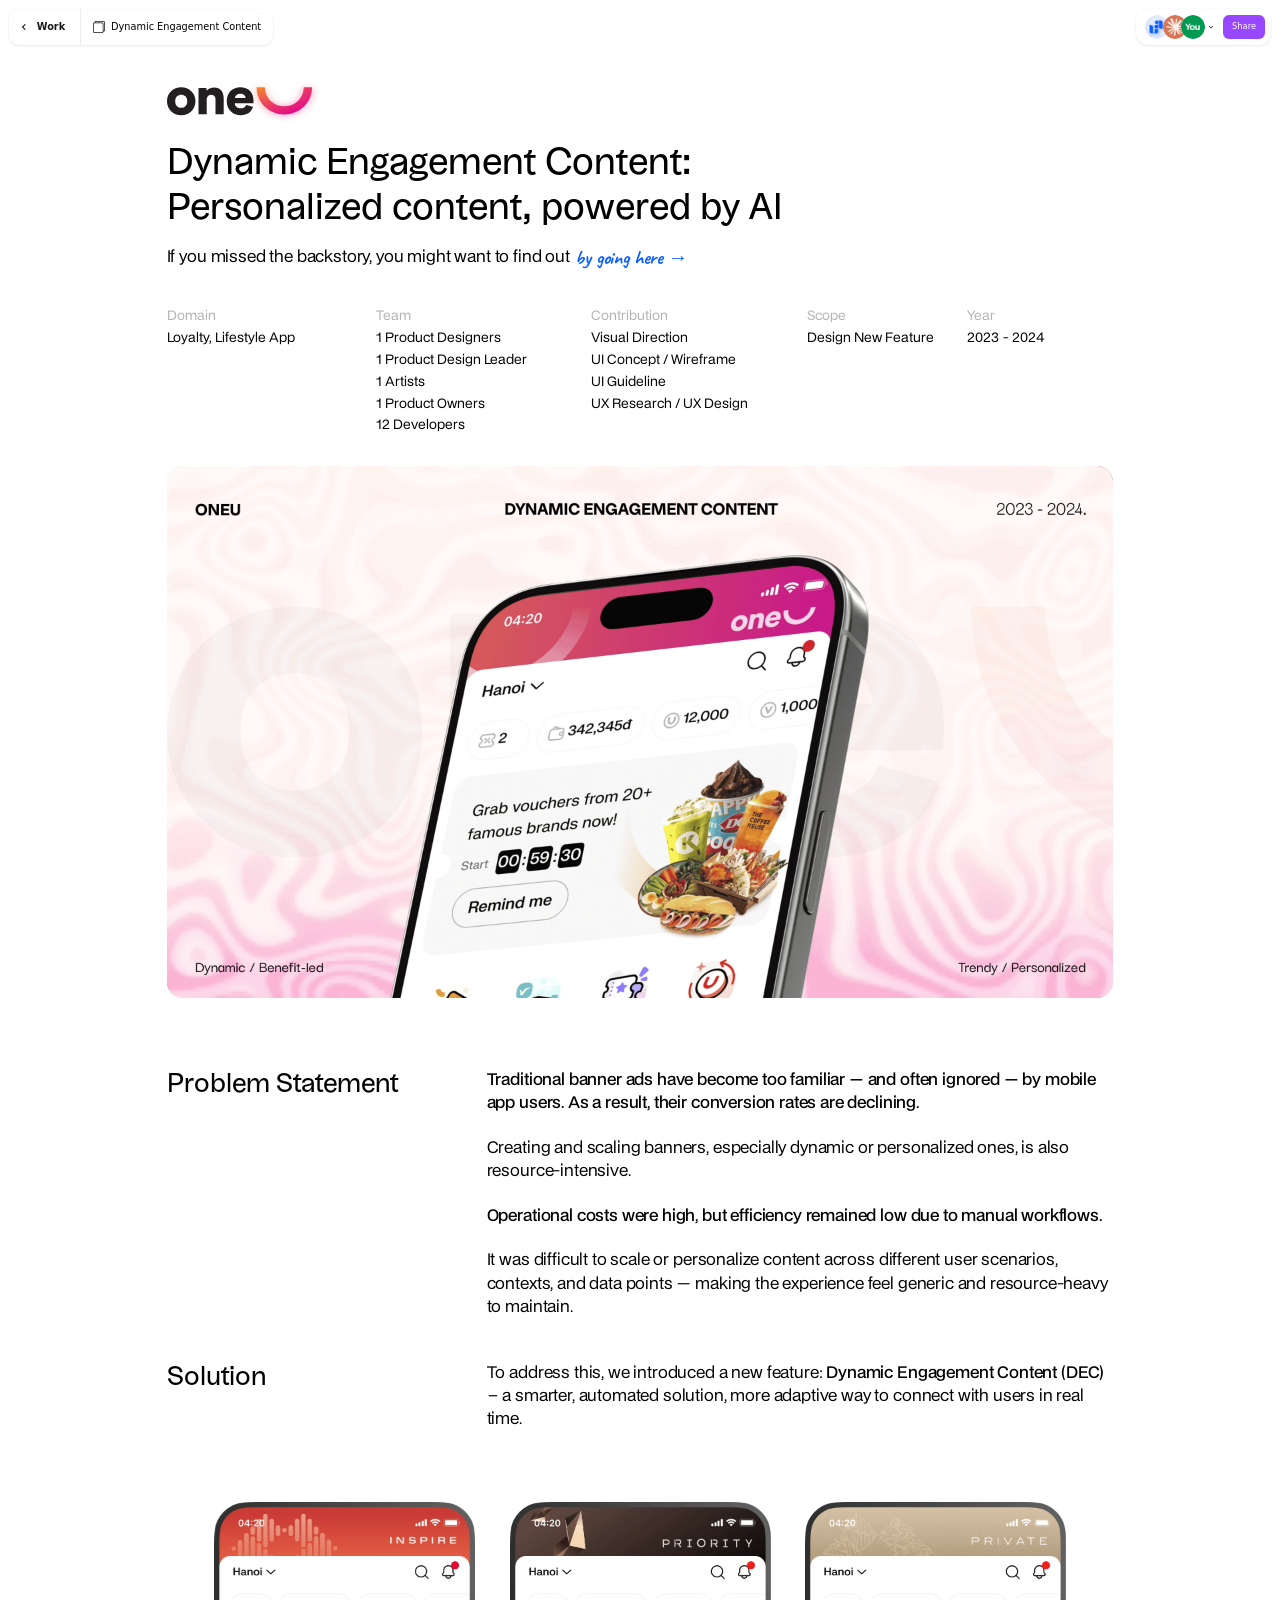
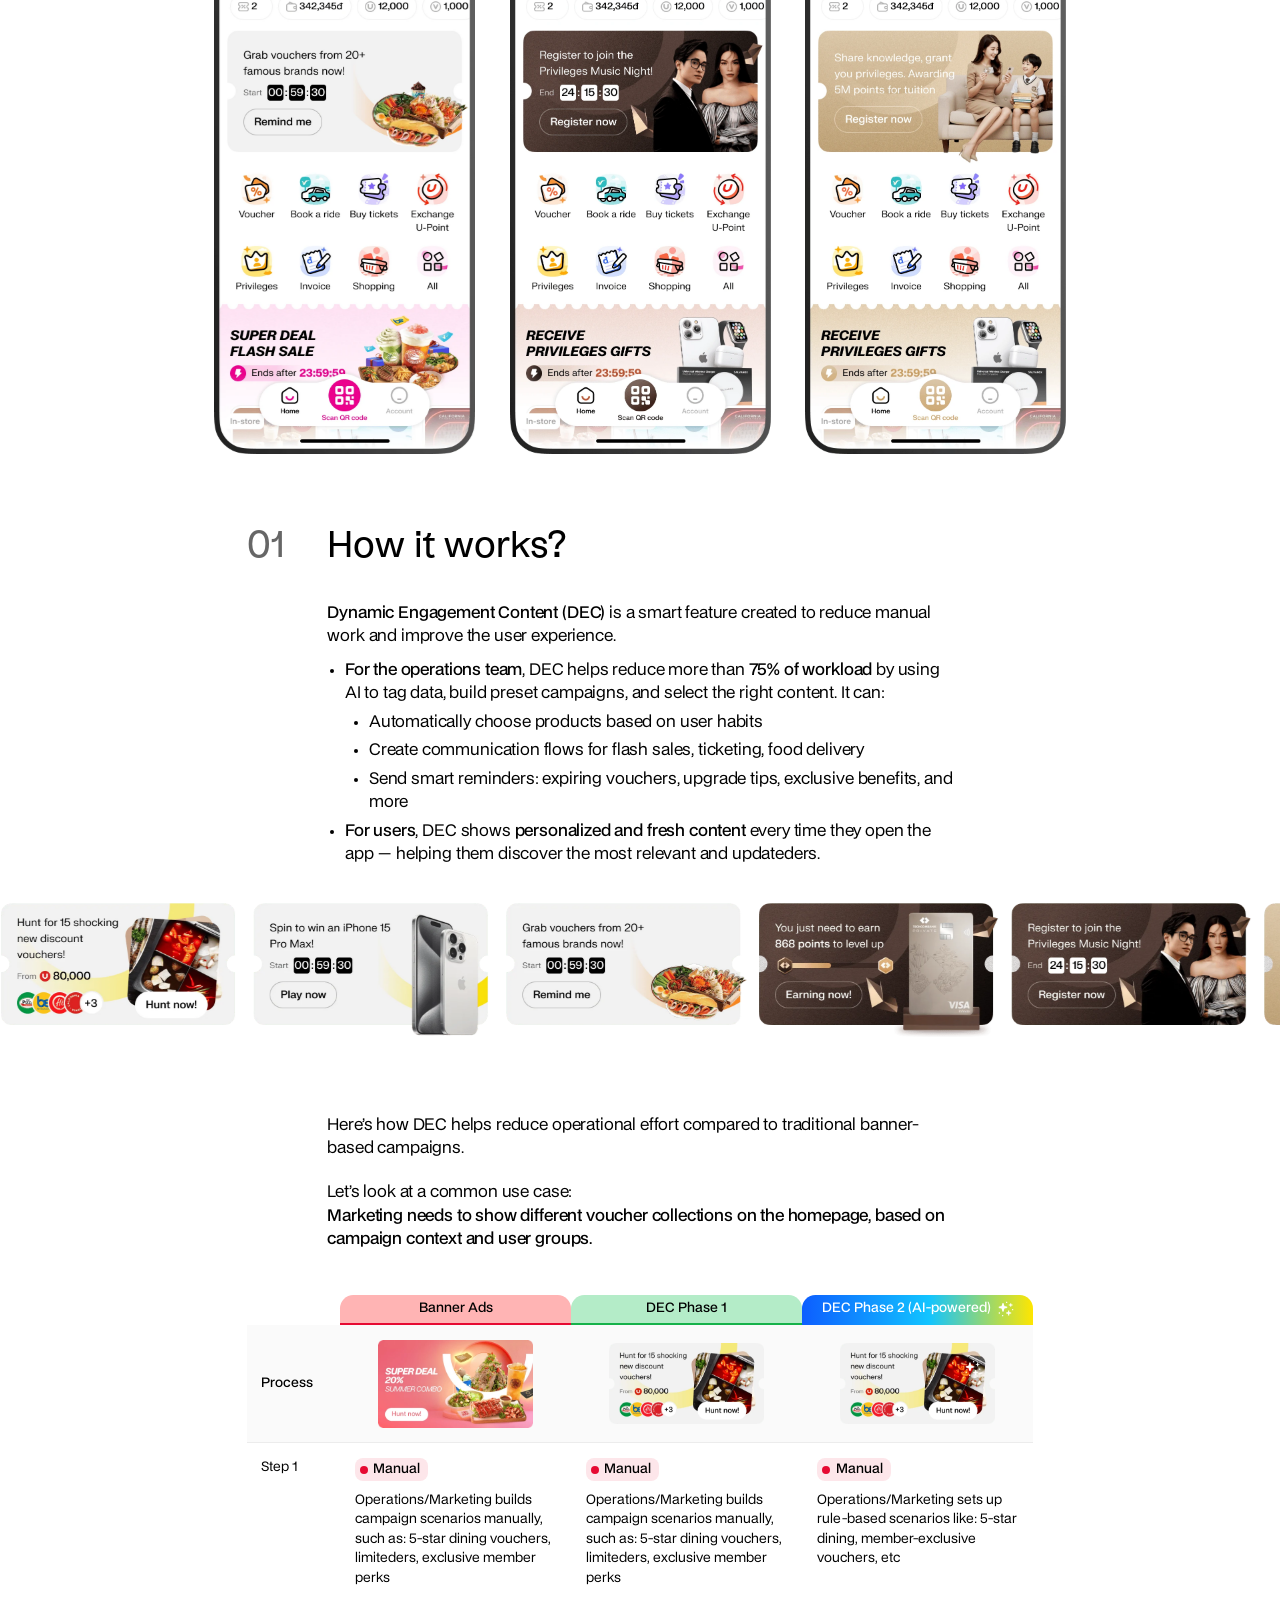
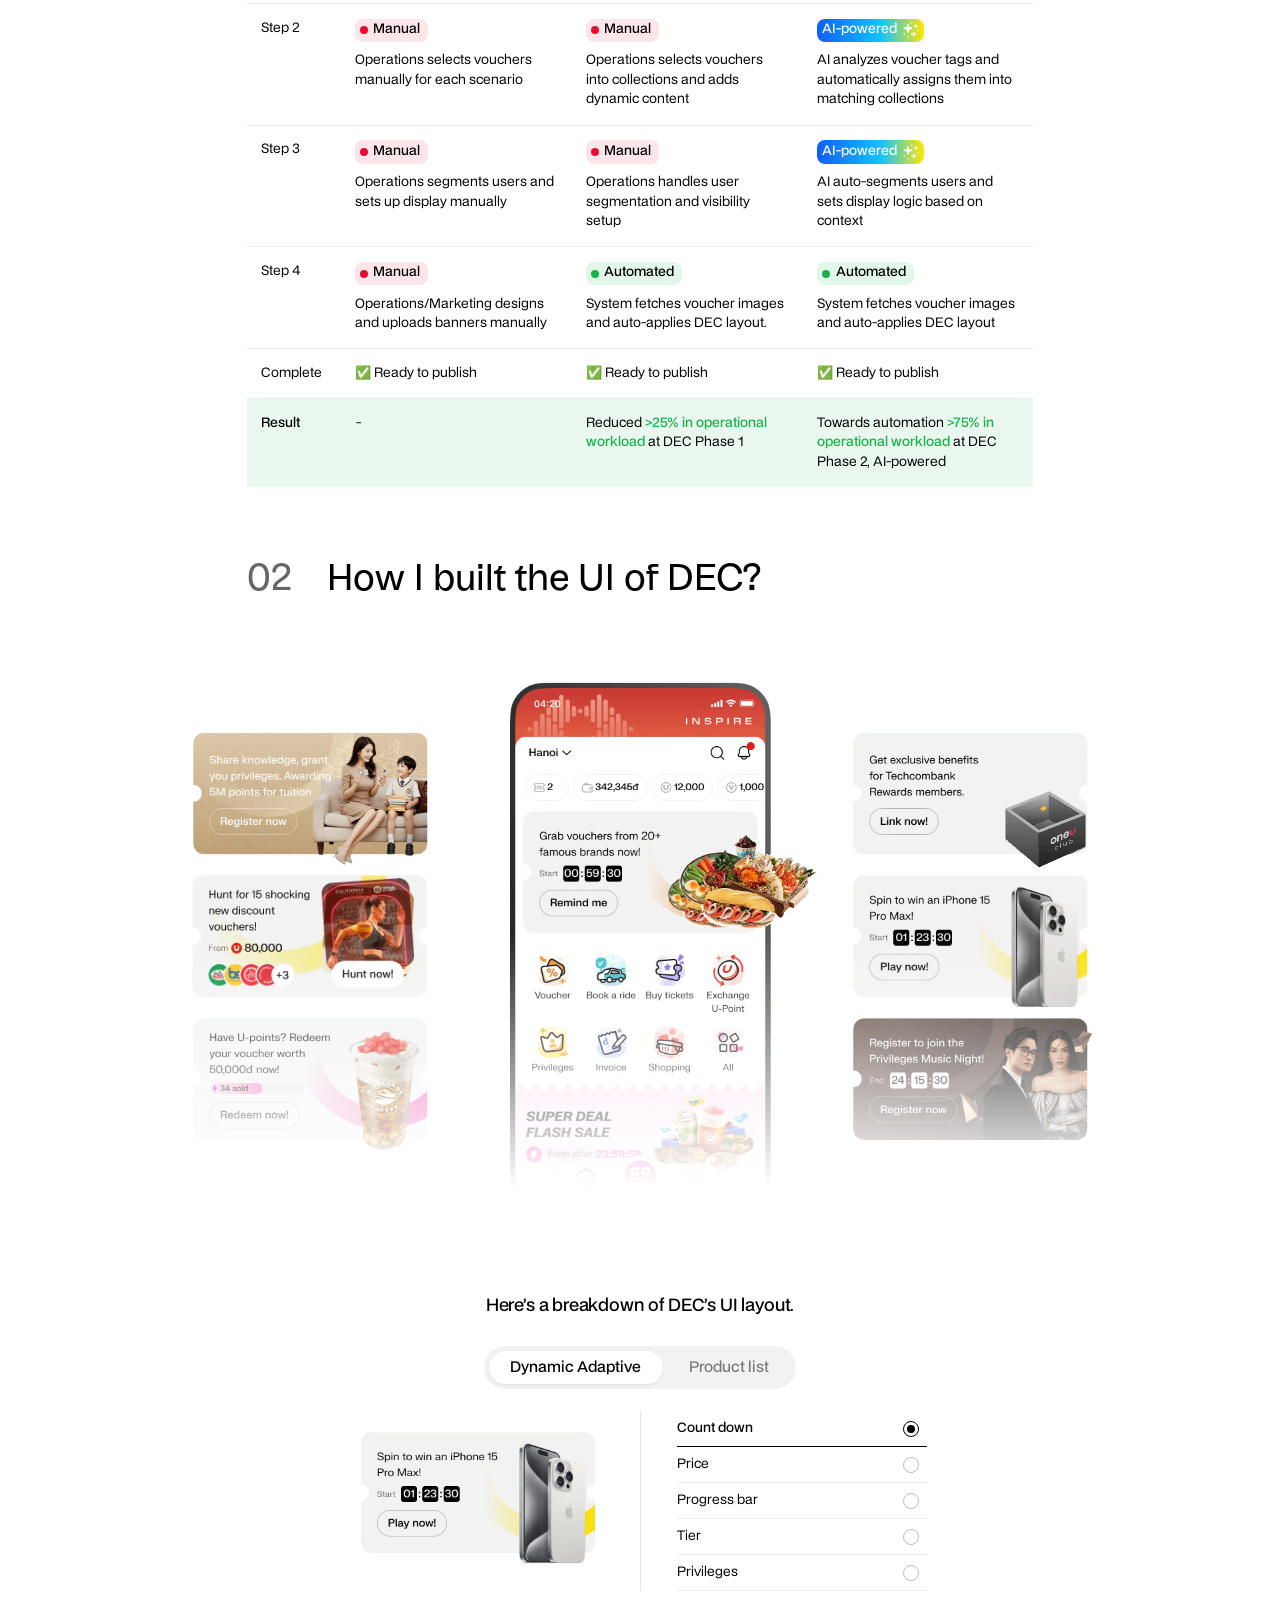
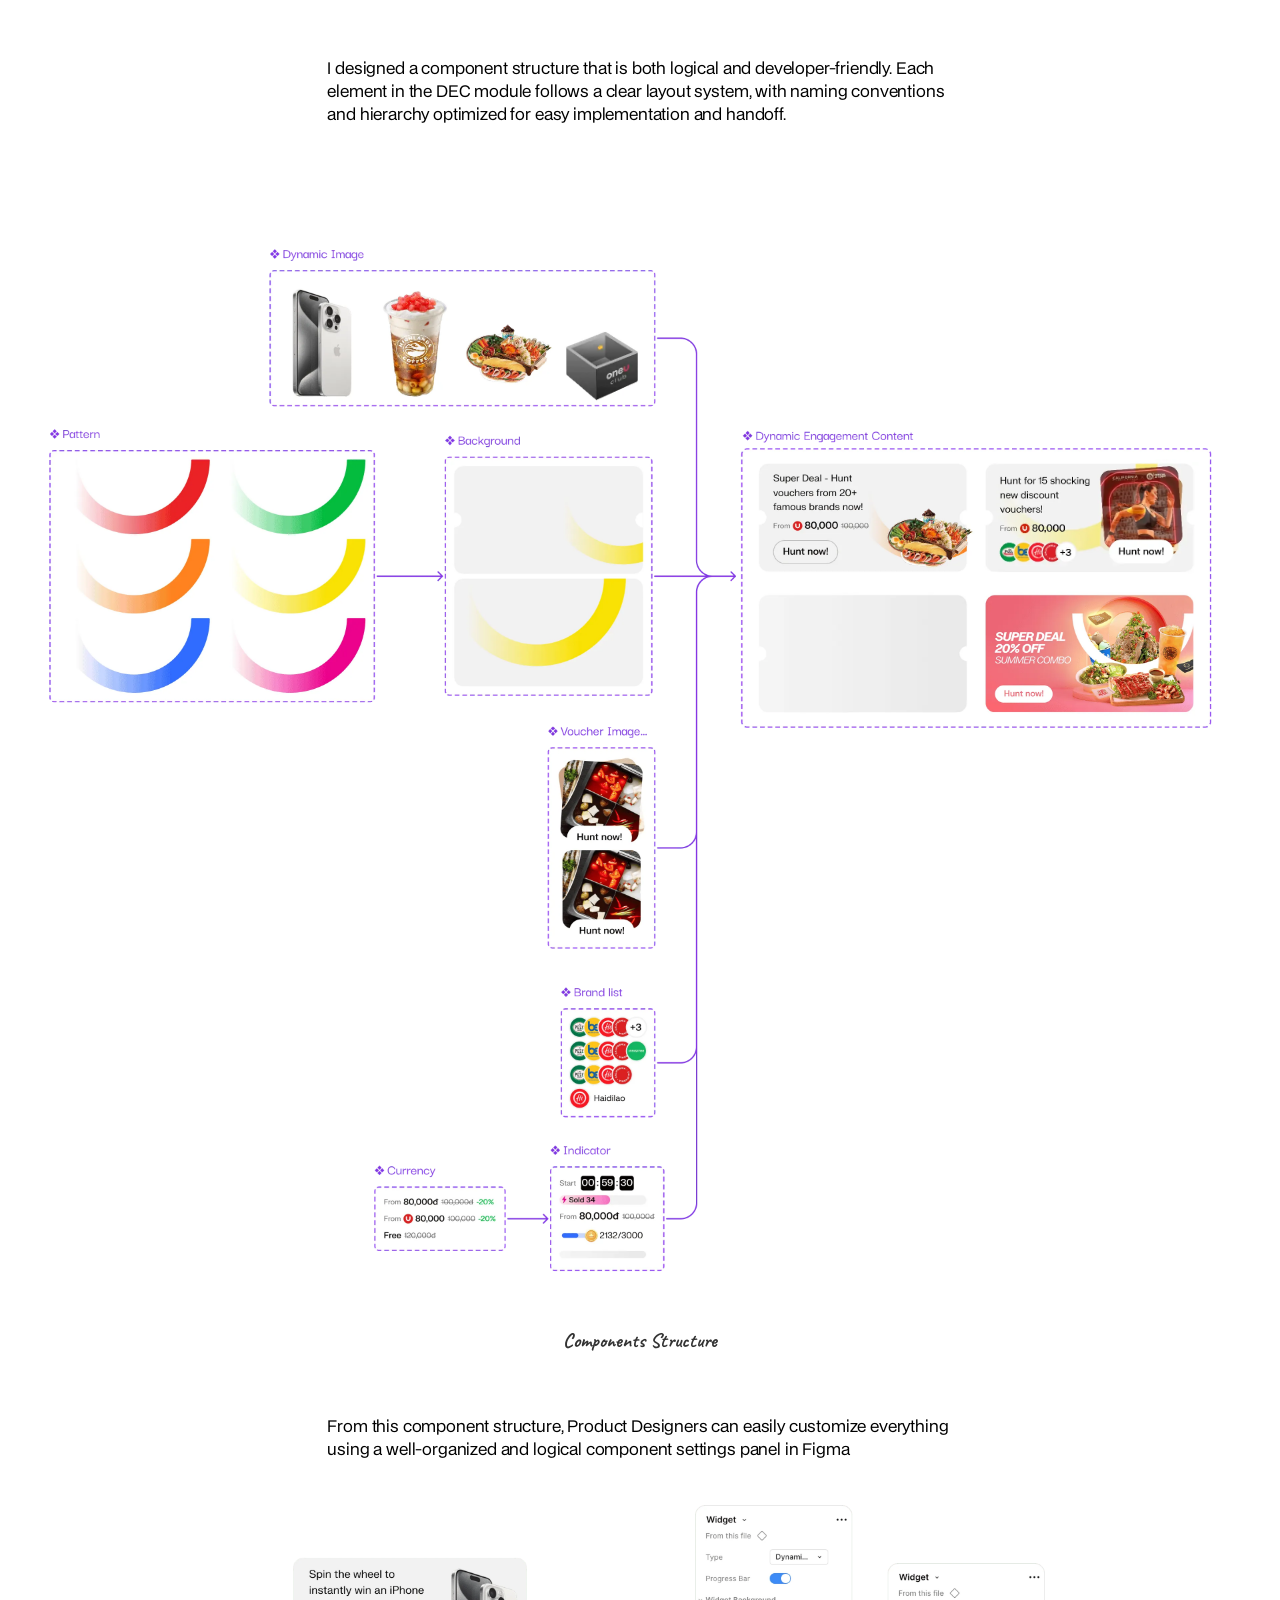
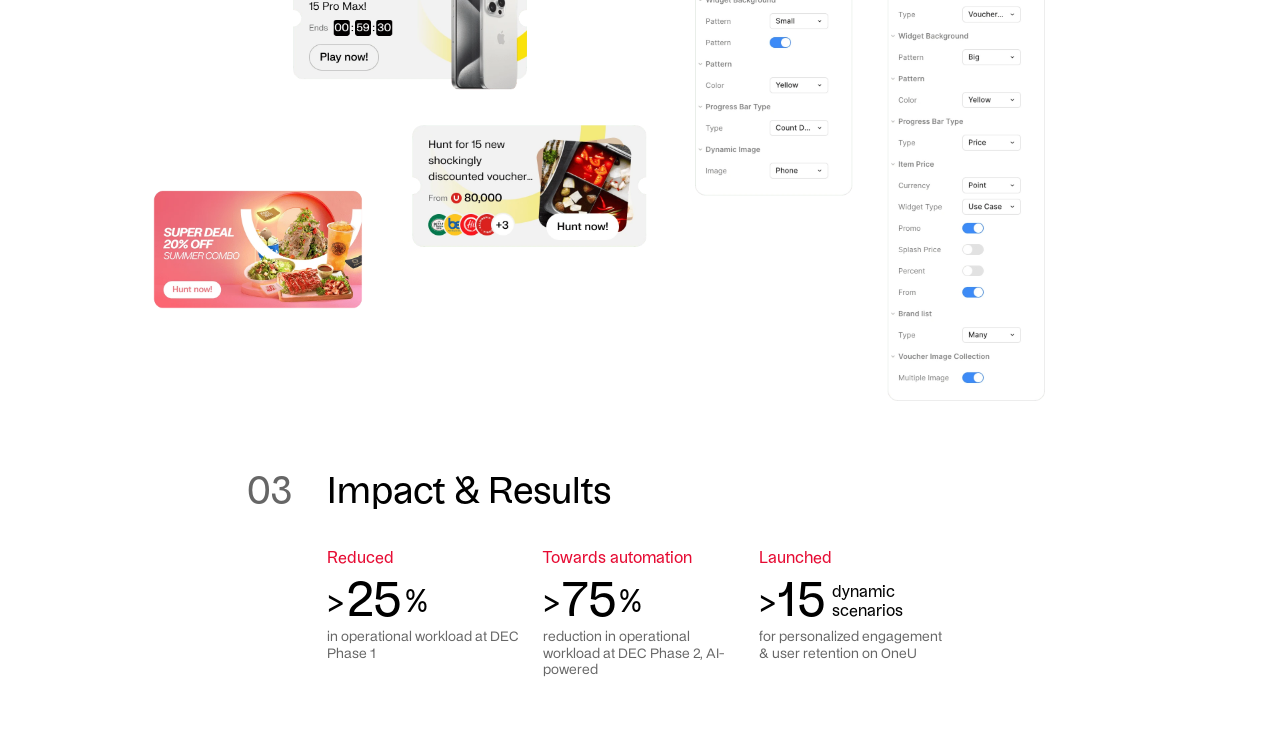
==== work/dec.html @ 45981f5d "Restructure assets, add work pages; keep design/ref/scripts local only Co-Authored-By: Claude Opus 5" ====
<!doctype html>
<html lang="en">
<head>
<meta charset="utf-8">
<meta name="viewport" content="width=device-width, initial-scale=1">
<title>Dynamic Engagement Content: Personalized content, powered by AI</title>
<link rel="icon" type="image/png" href="../assets/shared/favicon.png">
<link rel="preconnect" href="https://fonts.googleapis.com">
<link rel="preconnect" href="https://fonts.gstatic.com" crossorigin>
<link href="https://fonts.googleapis.com/css2?family=Cal+Sans&family=Caveat:wght@700&display=swap" rel="stylesheet">
<link rel="stylesheet" href="../css/base/type.css">
<link rel="stylesheet" href="../css/base/case.css">
<link rel="stylesheet" href="../css/base/case-nav.css">
<link rel="stylesheet" href="../css/base/case-marquee.css">
<link rel="stylesheet" href="../css/pages/case-dec.css">
<script src="../js/base/pill-swap.js" defer></script>
<script src="../js/base/case-nav.js" defer></script>
<script src="../js/base/case-marquee.js" defer></script>
<script src="../js/pages/case-dec.js" defer></script>
<script src="../js/base/case-sprite.js" defer></script>
</head>
<body class="case">
<div class="case-nav">
  <div class="pill-left">
    <a class="pl-back" href="../index.html" id="pl-back" aria-label="Back to home">
      <img class="pl-chev" src="../assets/shared/icons/chevron.svg" alt="">
      <span class="pl-file"><span class="pl-track" id="pl-track"><span class="pl-item">Work</span></span></span>
    </a>
    <span class="pl-div"></span>
    <span class="pl-page"><img src="../assets/shared/icons/pages.svg" alt=""><span class="pl-name">Dynamic Engagement Content</span></span>
  </div>
  <div class="sidebar-right">
    <div class="sr-avatar"><img class="sr-av" src="../assets/shared/avatars/avatar-1.png" alt=""><img class="sr-av" src="../assets/shared/avatars/avatar-2.png" alt=""><img class="sr-av" src="../assets/shared/avatars/avatar-you.png" alt=""><img class="sr-chev" src="../assets/shared/icons/chevron.svg" alt=""></div>
    <button class="sr-share" type="button">Share</button>
  </div>
</div>
<main class="case-main">

  <section class="case-s case-s--first case-s--tight dec-s01" id="s01">
    <img class="case-logo" src="../assets/work/dec/s01-logo-oneu.svg" alt="OneU logo" width="230" height="65">
    <h1 class="case-title">Dynamic Engagement Content:<br>Personalized content, powered by AI</h1>
    <p class="dec-backstory">If you missed the backstory, you might want to find out <a href="oneu.html">by going here →</a></p>
    <div class="case-meta" style="margin-top:calc(56 * var(--case-u))">
      <div class="case-meta__item">
        <p class="case-label">Domain</p>
        <div class="case-value"><span>Loyalty, Lifestyle App</span></div>
      </div>
      <div class="case-meta__item">
        <p class="case-label">Team</p>
        <div class="case-value"><span>1 Product Designers</span><span>1 Product Design Leader</span><span>1 Artists</span><span>1 Product Owners</span><span>12 Developers</span></div>
      </div>
      <div class="case-meta__item">
        <p class="case-label">Contribution</p>
        <div class="case-value"><span>Visual Direction</span><span>UI Concept / Wireframe</span><span>UI Guideline</span><span>UX Research / UX Design</span></div>
      </div>
      <div class="case-meta__item">
        <p class="case-label">Scope</p>
        <div class="case-value"><span>Design New Feature</span></div>
      </div>
      <div class="case-meta__item">
        <p class="case-label">Year</p>
        <div class="case-value"><span>2023 - 2024</span></div>
      </div>
    </div>
  </section>

  <section class="case-s" id="s02">
    <figure class="case-fig dec-hero"><div class="dec-hero__stage"><img src="../assets/work/dec/s02-hero-bg.webp" width="1419" height="798" alt=""><div class="case-sprite dec-spr dec-noise" style="--frames:16; --dur:5s; left:0; top:0; width:100%; height:100%" aria-hidden="true"><div class="case-sprite__strip" style="background-image:url(../assets/work/dec/anim-noise-strip.webp)"></div></div><img src="../assets/work/dec/s02-hero-fg.webp" width="1419" height="798" alt="DEC hero card: OneU home screen on a phone with the OneU wordmark"></div></figure>
  </section>

  <section class="case-s" id="s03">
    <div class="case-row">
      <h2 class="case-h2">Problem Statement</h2>
      <div>
        <p class="case-p case-p--strong">Traditional banner ads have become too familiar — and often ignored — by mobile app users. As a result, their conversion rates are declining.</p>
        <p class="case-p">Creating and scaling banners, especially dynamic or personalized ones, is also resource-intensive.</p>
        <p class="case-p case-p--strong">Operational costs were high, but efficiency remained low due to manual workflows.</p>
        <p class="case-p">It was difficult to scale or personalize content across different user scenarios, contexts, and data points — making the experience feel generic and resource-heavy to maintain.</p>
      </div>
    </div>
    <div class="case-row" style="margin-top:calc(64 * var(--case-u))">
      <h2 class="case-h2">Solution</h2>
      <p class="case-p">To address this, we introduced a new feature: <b style="font-weight:500">Dynamic Engagement Content (DEC)</b> – a smarter, automated solution, more adaptive way to connect with users in real time.</p>
    </div>
  </section>

  <section class="case-s dec-s04" id="s04">
    <div class="dec-phones">
      <div class="dec-phone" style="position:relative;flex:none;width:calc(391 * var(--case-u))"><img src="../assets/work/dec/s04-phone-inspire.webp" alt="OneU home with the Inspire theme and a food voucher widget" width="391" height="828"><div class="case-sprite dec-spr" style="--frames:13; --dur:5.2s; left:59.846%; top:23.309%; width:38.107%; height:25%" aria-hidden="true"><div class="case-sprite__strip" style="background-image:url(../assets/work/dec/anim-food-strip.webp)"></div></div></div>
      <div class="dec-phone" style="position:relative;flex:none;width:calc(391 * var(--case-u))"><img src="../assets/work/dec/s04-phone-priority.webp" alt="OneU home with the Priority theme and a music night widget" width="391" height="828"></div>
      <div class="dec-phone" style="position:relative;flex:none;width:calc(391 * var(--case-u))"><img src="../assets/work/dec/s04-phone-private.webp" alt="OneU home with the Private theme and a privileges widget" width="391" height="828"></div>
    </div>
  </section>

  <section class="case-s dec-s05" id="s05">
    <div class="dec-head"><span class="dec-head__num">01</span><h2 class="dec-head__title">How it works?</h2></div>
    <div class="dec-read"><p><strong>Dynamic Engagement Content (DEC)</strong> is a smart feature created to reduce manual work and improve the user experience.</p><ul><li><strong>For the operations team</strong>, DEC helps reduce more than <strong>75% of workload</strong> by using AI to tag data, build preset campaigns, and select the right content. It can:<ul><li>Automatically choose products based on user habits</li><li>Create communication flows for flash sales, ticketing, food delivery</li><li>Send smart reminders: expiring vouchers, upgrade tips, exclusive benefits, and more</li></ul></li><li><strong>For users</strong>, DEC shows <strong>personalized and fresh content</strong> every time they open the app — helping them discover the most relevant and updateders.</li></ul></div>
    <figure class="case-fig case-fig--bleed dec-s05__marquee case-marquee" role="img" aria-label="Strip of DEC campaign banners">
      <div class="case-marquee__track">
        <img src="../assets/shared/case/s13-dec-banners-loop.webp" alt="" width="2274" height="214">
        <img src="../assets/shared/case/s13-dec-banners-loop.webp" alt="" width="2274" height="214" aria-hidden="true">
        <img src="../assets/shared/case/s13-dec-banners-loop.webp" alt="" width="2274" height="214" aria-hidden="true">
      </div>
    </figure>
  </section>

  <section class="case-s dec-s06" id="s06">
    <div class="dec-read"><p>Here’s how DEC helps reduce operational effort compared to traditional banner-based campaigns.</p><p>Let’s look at a common use case:<br><strong>Marketing needs to show different voucher collections on the homepage, based on campaign context and user groups.</strong></p></div>
    <div class="dec-tablewrap"><table class="dec-table">
      <colgroup><col class="c0"><col><col><col></colgroup>
      <thead>
        <tr>
          <th></th>
          <th scope="col"><div class="dec-th dec-th--a">Banner Ads</div></th>
          <th scope="col"><div class="dec-th dec-th--b">DEC Phase 1</div></th>
          <th scope="col"><div class="dec-th dec-th--c">DEC Phase 2 (AI-powered) <img src="../assets/work/dec/s06-ai-icon.webp" alt="" width="24" height="24"></div></th>
        </tr>
      </thead>
      <tbody>
        <tr class="is-process">
          <th scope="row">Process</th>
          <td><img src="../assets/work/dec/s06-th-banner.webp" alt="Static banner ad: Super Deal 20% Summer combo" width="216" height="122"></td>
          <td><img src="../assets/work/dec/s06-th-phase1.webp" alt="DEC widget, phase 1" width="233" height="121"></td>
          <td><img src="../assets/work/dec/s06-th-phase2.webp" alt="DEC widget, phase 2" width="233" height="121"></td>
        </tr>
        <tr>
          <th scope="row">Step 1</th>
          <td><span class="dec-chip dec-chip--manual"><span>Manual</span></span><span class="dec-cell">Operations/Marketing builds campaign scenarios manually, such as: 5-star dining vouchers, limiteders, exclusive member perks</span></td>
          <td><span class="dec-chip dec-chip--manual"><span>Manual</span></span><span class="dec-cell">Operations/Marketing builds campaign scenarios manually, such as: 5-star dining vouchers, limiteders, exclusive member perks</span></td>
          <td><span class="dec-chip dec-chip--manual"><span>Manual</span></span><span class="dec-cell">Operations/Marketing sets up rule-based scenarios like: 5-star dining, member-exclusive vouchers, etc</span></td>
        </tr>
        <tr>
          <th scope="row">Step 2</th>
          <td><span class="dec-chip dec-chip--manual"><span>Manual</span></span><span class="dec-cell">Operations selects vouchers manually for each scenario</span></td>
          <td><span class="dec-chip dec-chip--manual"><span>Manual</span></span><span class="dec-cell">Operations selects vouchers into collections and adds dynamic content</span></td>
          <td><span class="dec-chip dec-chip--ai"><span>AI-powered</span><img src="../assets/work/dec/s06-ai-icon.webp" alt="" width="24" height="24"></span><span class="dec-cell">AI analyzes voucher tags and automatically assigns them into matching collections</span></td>
        </tr>
        <tr>
          <th scope="row">Step 3</th>
          <td><span class="dec-chip dec-chip--manual"><span>Manual</span></span><span class="dec-cell">Operations segments users and sets up display manually</span></td>
          <td><span class="dec-chip dec-chip--manual"><span>Manual</span></span><span class="dec-cell">Operations handles user segmentation and visibility setup</span></td>
          <td><span class="dec-chip dec-chip--ai"><span>AI-powered</span><img src="../assets/work/dec/s06-ai-icon.webp" alt="" width="24" height="24"></span><span class="dec-cell">AI auto-segments users and sets display logic based on context</span></td>
        </tr>
        <tr>
          <th scope="row">Step 4</th>
          <td><span class="dec-chip dec-chip--manual"><span>Manual</span></span><span class="dec-cell">Operations/Marketing designs and uploads banners manually</span></td>
          <td><span class="dec-chip dec-chip--auto"><span>Automated</span></span><span class="dec-cell">System fetches voucher images and auto-applies DEC layout.</span></td>
          <td><span class="dec-chip dec-chip--auto"><span>Automated</span></span><span class="dec-cell">System fetches voucher images and auto-applies DEC layout</span></td>
        </tr>
        <tr>
          <th scope="row">Complete</th>
          <td>✅ Ready to publish</td>
          <td>✅ Ready to publish</td>
          <td>✅ Ready to publish</td>
        </tr>
        <tr class="is-result">
          <th scope="row">Result</th>
          <td>-</td>
          <td>Reduced <b>&gt;25% in operational workload</b> at DEC Phase 1</td>
          <td>Towards automation <b>&gt;75% in operational workload</b> at DEC Phase 2, AI-powered</td>
        </tr>
      </tbody>
    </table></div>
  </section>

  <section class="case-s dec-s07" id="s07">
    <div class="dec-head"><span class="dec-head__num">02</span><h2 class="dec-head__title">How I built the UI of DEC?</h2></div>
    <figure class="dec-s07__fig"><div class="dec-s07__box"><img src="../assets/work/dec/s07-build.webp" alt="OneU home screen surrounded by DEC widgets that fade out below" width="1920" height="989"><div class="case-sprite dec-spr" style="--frames:13; --dur:5s; left:26.354%; top:57.533%; width:7.604%; height:21.739%" aria-hidden="true"><div class="case-sprite__strip" style="background-image:url(../assets/work/dec/anim-cup-strip.webp)"></div></div><div class="case-sprite dec-spr" style="--frames:13; --dur:5.28s; left:14.479%; top:35.794%; width:19.531%; height:21.638%" aria-hidden="true"><div class="case-sprite__strip" style="background-image:url(../assets/work/dec/anim-hunt-strip.webp)"></div></div><div class="case-sprite dec-spr" style="--frames:25; --dur:5s; left:77.917%; top:14.257%; width:7.604%; height:21.739%" aria-hidden="true"><div class="case-sprite__strip" style="background-image:url(../assets/work/dec/anim-box-strip.webp)"></div></div><div class="case-sprite dec-spr" style="--frames:13; --dur:5.2s; left:52.031%; top:26.896%; width:7.760%; height:20.930%" aria-hidden="true"><div class="case-sprite__strip" style="background-image:url(../assets/work/dec/anim-food-strip.webp)"></div></div><div class="case-sprite dec-spr" style="--frames:13; --dur:5.2s; left:52.917%; top:19.515%; width:11.094%; height:29.929%" aria-hidden="true"><div class="case-sprite__strip" style="background-image:url(../assets/work/dec/anim-food-strip.webp)"></div></div></div></figure>
  </section>

  <section class="case-s dec-s08" id="s08">
    <h3 class="dec-breakdown__title">Here’s a breakdown of DEC’s UI layout.</h3>
    <div class="dec-demo" data-dec-demo>
      <div class="dec-tabs" role="tablist" aria-label="DEC layout views">
        <button class="dec-tab" role="tab" type="button" id="dec-tab-1" aria-selected="true" aria-controls="dec-pane-1">Dynamic Adaptive</button>
        <button class="dec-tab" role="tab" type="button" id="dec-tab-2" aria-selected="false" tabindex="-1" aria-controls="dec-pane-2">Product list</button>
      </div>
      <div class="dec-pane dec-pane--dyn" role="tabpanel" id="dec-pane-1" aria-labelledby="dec-tab-1">
        <div class="dec-stage">
          <img data-opt="1" src="../assets/work/dec/s08-opt1.webp" width="375" height="214" alt="DEC widget with a countdown">
          <img data-opt="2" src="../assets/work/dec/s08-opt2.webp" width="375" height="214" alt="DEC widget with a price" hidden>
          <img data-opt="3" src="../assets/work/dec/s08-opt3.webp" width="375" height="214" alt="DEC widget with a progress bar" hidden>
          <img data-opt="4" src="../assets/work/dec/s08-opt4.webp" width="375" height="214" alt="DEC widget with a tier" hidden>
          <img data-opt="5" src="../assets/work/dec/s08-opt5.webp" width="375" height="214" alt="DEC widget with privileges" hidden>
        </div>
        <div class="dec-vline" aria-hidden="true"></div>
        <fieldset class="dec-radios"><legend style="position:absolute;width:1px;height:1px;overflow:hidden;clip:rect(0 0 0 0)">Widget element</legend>
          <label class="dec-radio"><span>Count down</span><input type="radio" name="dec-opt" value="1" checked><span class="dec-radio__dot"></span></label>
          <label class="dec-radio"><span>Price</span><input type="radio" name="dec-opt" value="2"><span class="dec-radio__dot"></span></label>
          <label class="dec-radio"><span>Progress bar</span><input type="radio" name="dec-opt" value="3"><span class="dec-radio__dot"></span></label>
          <label class="dec-radio"><span>Tier</span><input type="radio" name="dec-opt" value="4"><span class="dec-radio__dot"></span></label>
          <label class="dec-radio"><span>Privileges</span><input type="radio" name="dec-opt" value="5"><span class="dec-radio__dot"></span></label>
        </fieldset>
      </div>
      <div class="dec-pane dec-pane--prod" role="tabpanel" id="dec-pane-2" aria-labelledby="dec-tab-2" hidden><div class="dec-prodbox" role="img" aria-label="Product list widget: voucher photos changing"><div class="case-sprite dec-spr" style="--frames:13; --dur:5.28s; left:0; top:0; width:100%; height:100%" aria-hidden="true"><div class="case-sprite__strip" style="background-image:url(../assets/work/dec/anim-hunt-strip.webp)"></div></div></div></div>
    </div>
    <div class="dec-read dec-s08__p"><p>I designed a component structure that is both logical and developer-friendly. Each element in the DEC module follows a clear layout system, with naming conventions and hierarchy optimized for easy implementation and handoff.</p></div>
  </section>

  <section class="case-s dec-s09" id="s09">
    <div class="dec-diagram" style="margin-top:0"><div class="dec-diagram__scroll"><div class="dec-diagram__box"><img src="../assets/work/dec/s09-diagram.webp" alt="Component structure diagram: Pattern, Background, Dynamic Image, Voucher Image Collection, Brand list, Indicator and Currency feed the Dynamic Engagement Content widget" width="1920" height="1708"><div class="case-sprite dec-spr" style="--frames:13; --dur:5s; left:29.167%; top:6.792%; width:6.771%; height:11.183%" aria-hidden="true"><div class="case-sprite__strip" style="background-image:url(../assets/work/dec/anim-cup-strip.webp)"></div></div><div class="case-sprite dec-spr" style="--frames:13; --dur:5.2s; left:36.302%; top:7.143%; width:6.875%; height:10.773%" aria-hidden="true"><div class="case-sprite__strip" style="background-image:url(../assets/work/dec/anim-food-strip.webp)"></div></div><div class="case-sprite dec-spr" style="--frames:25; --dur:5s; left:43.646%; top:6.792%; width:6.771%; height:11.183%" aria-hidden="true"><div class="case-sprite__strip" style="background-image:url(../assets/work/dec/anim-box-strip.webp)"></div></div><div class="case-sprite dec-spr" style="--frames:13; --dur:5.2s; left:69.219%; top:23.302%; width:6.875%; height:10.773%" aria-hidden="true"><div class="case-sprite__strip" style="background-image:url(../assets/work/dec/anim-food-strip.webp)"></div></div><div class="case-sprite dec-spr" style="--frames:13; --dur:5.28s; left:76.458%; top:22.892%; width:17.344%; height:11.124%" aria-hidden="true"><div class="case-sprite__strip" style="background-image:url(../assets/work/dec/anim-hunt-strip.webp)"></div></div></div></div><p class="dec-diagram__label">Components Structure</p></div>
    <div class="dec-read dec-s10__p"><p>From this component structure, Product Designers can easily customize everything using a well-organized and logical component settings panel in Figma</p></div>
    <figure class="dec-panel"><img src="../assets/work/dec/s10-panel.webp" alt="Three DEC widgets next to the Figma component settings panels used to customise them" width="1347" height="743"></figure>
  </section>

  <section class="case-s dec-s10" id="s10">
    <div class="dec-head"><span class="dec-head__num">03</span><h2 class="dec-head__title">Impact &amp; Results</h2></div>
    <div class="dec-stats">
      <div class="dec-stat">
        <p class="dec-stat__kicker">Reduced</p>
        <p class="dec-stat__num"><span class="dec-stat__sym">&gt;</span><span class="dec-stat__val">25</span><span class="dec-stat__sym">%</span></p>
        <p class="dec-stat__desc">in operational workload at DEC Phase 1</p>
      </div>
      <div class="dec-stat">
        <p class="dec-stat__kicker">Towards automation</p>
        <p class="dec-stat__num"><span class="dec-stat__sym">&gt;</span><span class="dec-stat__val">75</span><span class="dec-stat__sym">%</span></p>
        <p class="dec-stat__desc">reduction in operational workload at DEC Phase 2, AI-powered</p>
      </div>
      <div class="dec-stat">
        <p class="dec-stat__kicker">Launched</p>
        <p class="dec-stat__num"><span class="dec-stat__sym">&gt;</span><span class="dec-stat__val">15</span><span class="dec-stat__unit">dynamic scenarios</span></p>
        <p class="dec-stat__desc">for personalized engagement &amp; user retention on OneU</p>
      </div>
    </div>
  </section>
</main>
</body>
</html>
---- css/base/type.css ----
/* ==========================================================================
   Type system. One token set per Figma text style, same names as Figma.
   Load this file FIRST (before spotlight / thumb / about / work), in index.html and work/oneu.html.

   Per style:
     --type-<style>-font  shorthand for the `font` property (weight size/line-height family)
     --type-<style>-ls    letter-spacing
     .t-<style>           utility class that applies both

   Figma style       token             font                          letter-spacing   used for
   ----------------  ----------------  ----------------------------  ---------------  ------------------------------------------------
   Display/Hero      display-hero      Cal Sans 400 140 / normal     -2%              hero "Hi! I'm an", "AI Product Design"
   Display/Code      display-code      IBM Plex Mono 500 140 / .9    -15.4px          hero </Engineer>, typing caret glyph
   Heading/H1        heading-h1        BDO Grotesk 500 48 / .9       -2%              About sentence, skill chip labels
   Heading/Title     heading-title     Cal Sans 400 24 / 31          0                Work card title, Work spotlight title line 1, contact card title
   Heading/Tagline   heading-tagline   Cal Sans 400 22 / normal      0                avatar spotlight pill "#Human Taste, AI Speed"
   Body/L            body-l            BDO Grotesk 400 18 / 24       -2%              Work spotlight title line 2, contact items
   Body/M            body-m            BDO Grotesk 400 16 / 20       0                Work card description
   Note/Handwritten  note-handwritten  Caveat 700 32 / 37            0                handwritten notes (avatar note, Work note)
   Label/Glyph       label-glyph       BDO Grotesk 500 20 / 1        -2%              letter fallback in chip icon tiles
   Figma/Regular     figma-regular     Inter 400 13 / 22             0                fake Figma page name
   Figma/Strong      figma-strong      Inter 600 13 / 22             0                fake Figma file name
   Figma/Small       figma-small       Inter 500 11 / 16             .5%              cursor name chips, share button, image selection labels
   Figma/Toast       figma-toast       Inter 500 15 / 22             0                toast
   Fun/Badge         fun-badge         Bangers 400 80 / 1.1          0                [VIbecode] sticker
   Figma/Cursor      figma-cursor      Cal Sans 400 24 / 32          0                cursor name chips ("Việt Anh", "Subagent-chan", "You")
   Display/Marquee   display-marquee   BDO Grotesk 500 160 / .9      -2%              marquee "Think first, design after" text
   Display/Asterisk  display-asterisk  Cal Sans 400 160 / .9         -2%              marquee asterisk

   Families are tokens too, for containers that only set a family.
   BDO Grotesk is not on Google Fonts: its OTFs are served from assets/shared/fonts.
   ========================================================================== */

@font-face { font-family: "BDO Grotesk"; font-weight: 400; font-style: normal; font-display: swap; src: url("../../assets/shared/fonts/BDOGrotesk-Regular.otf") format("opentype"); }
@font-face { font-family: "BDO Grotesk"; font-weight: 500; font-style: normal; font-display: swap; src: url("../../assets/shared/fonts/BDOGrotesk-Medium.otf") format("opentype"); }

:root {
  /* families */
  --type-family-bdo: "BDO Grotesk", "Inter", system-ui, sans-serif;
  --type-family-cal: "Cal Sans", sans-serif;
  --type-family-plex: "IBM Plex Mono", monospace;
  --type-family-inter: "Inter", system-ui, sans-serif;
  --type-family-caveat: "Caveat", cursive;
  --type-family-bangers: "Bangers", cursive;

  /* Display/Hero */
  --type-display-hero-font: 400 140px/normal var(--type-family-cal);
  --type-display-hero-ls: -0.02em;
  /* Display/Code */
  --type-display-code-font: 500 140px/.9 var(--type-family-plex);
  --type-display-code-ls: -15.4px;
  /* Heading/H1 */
  --type-heading-h1-font: 500 48px/.9 var(--type-family-bdo);
  --type-heading-h1-ls: -0.02em;
  /* Heading/Title */
  --type-heading-title-font: 400 24px/31px var(--type-family-cal);
  --type-heading-title-ls: 0;
  /* Heading/Tagline */
  --type-heading-tagline-font: 400 22px/normal var(--type-family-cal);
  --type-heading-tagline-ls: 0;
  /* Body/L */
  --type-body-l-font: 400 18px/24px var(--type-family-bdo);
  --type-body-l-ls: -0.02em;
  /* Body/M */
  --type-body-m-font: 400 16px/20px var(--type-family-bdo);
  --type-body-m-ls: 0;
  /* Note/Handwritten */
  --type-note-handwritten-font: 700 32px/37px var(--type-family-caveat);
  --type-note-handwritten-ls: 0;
  /* Label/Glyph */
  --type-label-glyph-font: 500 20px/1 var(--type-family-bdo);
  --type-label-glyph-ls: -0.02em;
  /* Figma/Regular */
  --type-figma-regular-font: 400 13px/22px var(--type-family-inter);
  --type-figma-regular-ls: 0;
  /* Figma/Strong */
  --type-figma-strong-font: 600 13px/22px var(--type-family-inter);
  --type-figma-strong-ls: 0;
  /* Figma/Small */
  --type-figma-small-font: 500 11px/16px var(--type-family-inter);
  --type-figma-small-ls: .005em;
  /* Figma/Toast */
  --type-figma-toast-font: 500 15px/22px var(--type-family-inter);
  --type-figma-toast-ls: 0;
  /* Fun/Badge */
  --type-fun-badge-font: 400 80px/1.1 var(--type-family-bangers);
  --type-fun-badge-ls: 0;
  /* Figma/Cursor */
  --type-figma-cursor-font: 400 24px/32px var(--type-family-cal);
  --type-figma-cursor-ls: 0;
  /* Display/Marquee */
  --type-display-marquee-font: 500 160px/.9 var(--type-family-bdo);
  --type-display-marquee-ls: -0.02em;
  /* Display/Asterisk */
  --type-display-asterisk-font: 400 160px/.9 var(--type-family-cal);
  --type-display-asterisk-ls: -0.02em;
}

.t-display-hero { font: var(--type-display-hero-font); letter-spacing: var(--type-display-hero-ls); }
.t-display-code { font: var(--type-display-code-font); letter-spacing: var(--type-display-code-ls); }
.t-heading-h1 { font: var(--type-heading-h1-font); letter-spacing: var(--type-heading-h1-ls); }
.t-heading-title { font: var(--type-heading-title-font); letter-spacing: var(--type-heading-title-ls); }
.t-heading-tagline { font: var(--type-heading-tagline-font); letter-spacing: var(--type-heading-tagline-ls); }
.t-body-l { font: var(--type-body-l-font); letter-spacing: var(--type-body-l-ls); }
.t-body-m { font: var(--type-body-m-font); letter-spacing: var(--type-body-m-ls); }
.t-note-handwritten { font: var(--type-note-handwritten-font); letter-spacing: var(--type-note-handwritten-ls); }
.t-label-glyph { font: var(--type-label-glyph-font); letter-spacing: var(--type-label-glyph-ls); }
.t-figma-regular { font: var(--type-figma-regular-font); letter-spacing: var(--type-figma-regular-ls); }
.t-figma-strong { font: var(--type-figma-strong-font); letter-spacing: var(--type-figma-strong-ls); }
.t-figma-small { font: var(--type-figma-small-font); letter-spacing: var(--type-figma-small-ls); }
.t-figma-toast { font: var(--type-figma-toast-font); letter-spacing: var(--type-figma-toast-ls); }
.t-fun-badge { font: var(--type-fun-badge-font); letter-spacing: var(--type-fun-badge-ls); }
.t-figma-cursor { font: var(--type-figma-cursor-font); letter-spacing: var(--type-figma-cursor-ls); }
.t-display-marquee { font: var(--type-display-marquee-font); letter-spacing: var(--type-display-marquee-ls); }
.t-display-asterisk { font: var(--type-display-asterisk-font); letter-spacing: var(--type-display-asterisk-ls); }
---- css/base/case.css ----
@font-face { font-family: "Uxum"; font-weight: 400; font-style: normal; font-display: swap; src: url("../../assets/shared/fonts/Uxum-Regular.otf") format("opentype"); }
/* ==========================================================================
   Case study frame (shared by every work/<case>.html).
   Load after css/base/type.css. Source: Figma file L019S5a1cfWPNCtASIazaY, frame 1828:9464 (OneU).

   Scale: design is 1920 wide, content column 250 -> 1670 (1420). From 1024px up everything is sized in
   "design units": 1u = min(100vw, 1920px) / 1920 (so it shrinks with the viewport, never grows past 1920).
   Below 1024px the layout becomes one column at real px (target 390).

   PAGE SHELL
     body.case            page: dot background, base font, no horizontal scroll
     main.case-main       column 1420u wide, centered
     section.case-s       one section (id="sNN"). Vertical gap between sections = 106u (hero -> overview in Figma)
       .case-s--tight       smaller gap below this section (47u, used header -> hero)
       .case-s--first       top padding of the page (131u, logo y in Figma). Put on the first section only

   GRIDS (put on a div inside .case-s)
     .case-row            title left 460u | content right 939u, gap 20u   (Overview frame 1829:9607)
     .case-cols3          3 equal columns 460u, gap 20u (x = 251 / 731 / 1211)
     .case-read           narrow reading column 939u, offset 480u (aligned with right column of .case-row)
       .case-read--left     no offset (starts at the left edge)
     .case-meta           5-column meta row (Domain / Team / Contribution / Scope / Year)
       .case-meta__item     one column: .case-label + .case-value

   TEXT
     .case-title          page title h1        56u / 1.2  Cal Sans 400   (Figma Uxum Regular 56)
     .case-h2             section heading      40u / 1.2  Cal Sans 400   (Figma Uxum Bold 40)
     .case-p              body paragraph       22u / 32u  BDO 400, -0.01em       (Figma Darker Grotesque Medium 32)
       .case-p--strong      bold paragraph                BDO 500        (Figma Darker Grotesque Bold 32)
     .case-list           bullet list (ul), same size as .case-p
     .case-label          meta label           19u / 24u  BDO 400, #b3b3b3
     .case-value          meta value           19u / 24u  BDO 400, #000; each line is a <span> (block, 8u apart)
     .case-logo           brand logo img (svg has glow padding: sized to its natural box, nudged to align)

   FIGURES
     .case-fig            image block, full column width, img keeps its own ratio
       .case-fig--card      rounded card (radius 64u, gradient #f9f9f9 -> #fff), image inside
       .case-fig--hero      aspect-ratio 1419/829 (OneU hero); copy this pattern for other fixed ratios
       .case-fig--bleed     full viewport width, break out of the 1420 column

   Tokens: --case-u, --case-font-*, --case-*-size/lh, --case-gap. Defined here from --type-family-* (type.css untouched).
   ========================================================================== */

:root {
  --case-u: calc(min(100vw, 1920px) / 1920);
  --case-w: calc(1420 * var(--case-u));
  --case-gap: calc(106 * var(--case-u));
  --case-col-gap: calc(20 * var(--case-u));

  --case-font-display: "Uxum", var(--type-family-cal);   /* TEST: Uxum Regular (Figma font); revert to var(--type-family-cal) */
  --case-font-text: var(--type-family-bdo);

  --case-title-size: max(34px, calc(56 * var(--case-u)));
  --case-h2-size: max(26px, calc(40 * var(--case-u)));
  --case-p-size: 16px;   /* body text: fixed 16 (user: 17-20 read too big) */
  --case-p-lh: calc(32 / 22);
  --case-p-ls: -0.01em;
  --case-meta-size: max(13px, calc(19 * var(--case-u)));
  --case-meta-lh: calc(24 / 19);

  --case-ink: #000;
  --case-ink-soft: #b3b3b3;
  --case-card-bg: linear-gradient(180deg, #f9f9f9, #fff);
  --case-card-radius: calc(64 * var(--case-u));
}

/* ---------- light reset ---------- */
.case, .case *, .case *::before, .case *::after { box-sizing: border-box; }
:where(.case) :where(h1, h2, h3, p, ul, ol, figure) { margin: 0; padding: 0; }
:where(.case) :where(ul, ol) { list-style: none; }
:where(.case) :where(img, svg) { display: block; max-width: 100%; }

/* ---------- page: dot background (Figma Background 3750:31824: #f8f8f8 + 2x2 #ddd dot every 16px) ---------- */
.case {
  margin: 0;
  color: var(--case-ink);
  font-family: var(--case-font-text);
  font-weight: 400;
  background-color: #fff;
  /* dot grid removed (user, 2026-11-15): plain white (#fff) */
  overflow-x: clip;
  -webkit-font-smoothing: antialiased;
}

.case-main { width: var(--case-w); margin: 0 0 0 calc((100vw - var(--case-w)) / 2); }   /* centered on 100vw like the 1920 frame, ignores scrollbar width */

/* ---------- sections ---------- */
.case-s { margin-bottom: var(--case-gap); }
.case-s--tight { margin-bottom: calc(47 * var(--case-u)); }
.case-s--first { padding-top: calc(131 * var(--case-u)); }
.case-s:last-child { margin-bottom: 0; padding-bottom: var(--case-gap); }

/* ---------- grids ---------- */
.case-row { display: grid; grid-template-columns: calc(460 * var(--case-u)) calc(939 * var(--case-u)); column-gap: var(--case-col-gap); align-items: start; }
.case-cols3 { display: grid; grid-template-columns: repeat(3, 1fr); column-gap: var(--case-col-gap); align-items: start; }
.case-read { width: calc(939 * var(--case-u)); margin-left: calc(480 * var(--case-u)); }
.case-read--left { margin-left: 0; }

.case-meta { display: grid; grid-template-columns: calc(314 * var(--case-u)) calc(323 * var(--case-u)) calc(323 * var(--case-u)) calc(240 * var(--case-u)) 1fr; }
.case-meta__item { min-width: 0; }

/* ---------- text ---------- */
.case-title { font-family: var(--case-font-display); font-weight: 400; font-size: var(--case-title-size); line-height: 1.2; letter-spacing: 0; text-wrap: balance; }
.case-h2 { font-family: var(--case-font-display); font-weight: 400; font-size: var(--case-h2-size); line-height: 1.2; letter-spacing: 0; }
.case-p, .case-list { font-family: var(--case-font-text); font-weight: 400; font-size: var(--case-p-size); line-height: var(--case-p-lh); letter-spacing: var(--case-p-ls); }
.case-p + .case-p { margin-top: calc(32 * var(--case-u)); }
.case-p--strong { font-weight: 500; }
.case-list { list-style: disc; padding-left: 1.1em; }
.case-list li + li { margin-top: calc(8 * var(--case-u)); }
.case-label, .case-value { font-family: var(--case-font-text); font-weight: 400; font-size: var(--case-meta-size); line-height: var(--case-meta-lh); letter-spacing: 0; }
.case-label { color: var(--case-ink-soft); margin-bottom: calc(9 * var(--case-u)); }
.case-value { color: var(--case-ink); }
.case-value > span { display: block; }
.case-value > span + span { margin-top: calc(8 * var(--case-u)); }

/* Title block spacing (logo -> title -> meta), Figma: logo 131, title 213, meta 336 */
.case-logo { width: calc(229.815 * var(--case-u)); height: auto; max-width: none; margin: calc(-11 * var(--case-u)) 0 calc(28.2 * var(--case-u)) 0; }
.case-title + .case-meta { margin-top: calc(56 * var(--case-u)); }

/* ---------- figures ---------- */
.case-fig img { width: 100%; height: auto; }
.case-fig--card { background: var(--case-card-bg); border-radius: var(--case-card-radius); overflow: hidden; }
.case-fig--hero { aspect-ratio: 1419 / 829; }   /* keeps the card size while the image is missing */
.case-fig--bleed { width: 100vw; margin-left: calc(50% - 50vw); }
.case-fig--bleed img { width: 100%; }

/* ---------- mobile (390 target) ---------- */
@media (max-width: 1023px) {
  :root {
    --case-u: 1px;
    --case-w: 100%;
    --case-gap: 64px;
    --case-title-size: 34px;
    --case-h2-size: 28px;
    --case-p-size: 16px;
    --case-p-lh: 1.45;
    --case-meta-size: 14px;
    --case-card-radius: 24px;
  }
  .case-main { width: auto; margin: 0; padding: 0 20px; }
  .case-s--first { padding-top: 48px; }
  .case-s--tight { margin-bottom: 32px; }
  .case-row, .case-cols3 { grid-template-columns: 1fr; row-gap: 16px; }
  .case-read, .case-read--left { width: auto; margin-left: 0; }
  .case-p + .case-p { margin-top: 16px; }
  .case-list li + li { margin-top: 6px; }
  .case-logo { width: 150px; margin: -7px 0 16px 0; }
  .case-title + .case-meta { margin-top: 32px; }
  .case-meta { grid-template-columns: 1fr 1fr; gap: 24px 16px; }
  .case-label { margin-bottom: 4px; }
  .case-value > span + span { margin-top: 4px; }
  .case-fig--bleed { width: calc(100% + 40px); margin-left: -20px; }
}

/* ===== .case-sprite : light frame-by-frame "GIF" (WebP strip stepped in CSS) =====
   Static image is wrapped in a positioned box; the strip div overlays it at the GIF's place (all % of the static image).
   Strip made by scripts/gif_to_sprite.py (frames side by side, @2x). Pause/play handled by js/base/case-sprite.js (.is-paused).
   <div class="case-phone" style="position:relative">
     <img src="assets/work/oneu/s08-order-a.webp" alt="">
     <div class="case-sprite" style="--frames:10; left:2.046%; top:0.966%; width:95.908%; height:37.319%; --rx:11.2%; --ry:13.59%" aria-hidden="true">
       <div class="case-sprite__strip" style="background-image:url(assets/work/oneu/s08-order-a-strip.webp)"></div>
     </div>
   </div>
   Vars: --frames (count, required), --dur (loop, default frames/5 s = 5 fps), --rx/--ry (corner radius, % of box; optional). */
.case-sprite { position: absolute; overflow: hidden; pointer-events: none; border-radius: var(--rx, 0) / var(--ry, 0); mix-blend-mode: multiply; /* Figma has the GIF BEHIND the title/amount/alert text; the static image already holds that text, so multiply (GIF is white-based) keeps it visible */ }
.case-sprite__strip { position: absolute; left: 0; top: 0; height: 100%; width: calc(var(--frames) * 100%); background-size: 100% 100%; background-repeat: no-repeat; animation: case-sprite var(--dur, calc(var(--frames) * 0.2s)) steps(var(--frames)) infinite; }
.case-sprite.is-paused .case-sprite__strip { animation-play-state: paused; }
@keyframes case-sprite { to { transform: translateX(-100%); } }
@media (prefers-reduced-motion: reduce) { .case-sprite__strip { animation: none; } }

/* ===== Fade utilities (CSS mask): the element itself fades to transparent, so any background behind it (dot grid, images) stays visible. Tune with --fade (length of the fade). ===== */
.fade-bottom { -webkit-mask-image: linear-gradient(to bottom, #000 calc(100% - var(--fade, 30%)), transparent); mask-image: linear-gradient(to bottom, #000 calc(100% - var(--fade, 30%)), transparent); }
.fade-top    { -webkit-mask-image: linear-gradient(to top, #000 calc(100% - var(--fade, 30%)), transparent); mask-image: linear-gradient(to top, #000 calc(100% - var(--fade, 30%)), transparent); }
.fade-x      { -webkit-mask-image: linear-gradient(to right, transparent, #000 var(--fade, 10%), #000 calc(100% - var(--fade, 10%)), transparent); mask-image: linear-gradient(to right, transparent, #000 var(--fade, 10%), #000 calc(100% - var(--fade, 10%)), transparent); }
.fade-y      { -webkit-mask-image: linear-gradient(to bottom, transparent, #000 var(--fade, 10%), #000 calc(100% - var(--fade, 10%)), transparent); mask-image: linear-gradient(to bottom, transparent, #000 var(--fade, 10%), #000 calc(100% - var(--fade, 10%)), transparent); }
---- css/base/case-nav.css ----
/* Case-study top bar: FigJam chrome (pill left + avatar/Share right), fixed like the home page.
   Figma L019S5a1cfWPNCtASIazaY: figjam.pill.left 3794:49893 (hover 3794:71635), Right Sidebar 3794:49860.
   Same look/classes as css/pages/thumb.css (.pl-*, .sidebar-right, .sr-*), but home's thumb.css is not loaded here.
   Scale: home uses --chrome-scale = min(viewport / 1920, .9); here the same, floored at .75 so it stays readable on phones. */
.case-nav {
  --s: clamp(.75, tan(atan2(100vw, 1920px)), .9);
  --bg-white: #fff; --border-default: #e6e6e6; --text-default: rgba(0, 0, 0, .9);
  --purple: #9747ff; --chrome-drop: drop-shadow(0 1px 1.5px rgba(0, 0, 0, .1));
}
.pill-left, .sidebar-right {
  position: fixed; z-index: 50; scale: var(--s); pointer-events: none; box-sizing: border-box;
  top: calc(12px * var(--s)); display: flex; align-items: center;
  background: var(--bg-white); filter: var(--chrome-drop);
  font-family: var(--type-family-inter, "Inter", system-ui, sans-serif);
}
.pill-left {
  left: calc(12px * var(--s)); transform-origin: 0 0; height: 48px; padding: 8px; border-radius: 13px;
  max-width: calc(100vw / var(--s) - 137px - 40px);   /* never run under the sidebar: long page name ellipsizes */
}
.pl-back {
  display: flex; align-items: center; flex: none; height: 32px; padding: 0 4px 0 0; border-radius: 5px;
  color: var(--text-default); text-decoration: none; pointer-events: auto; cursor: pointer;
  -webkit-tap-highlight-color: transparent;
}
.pl-back:focus-visible { outline: 2px solid #0d99ff; outline-offset: 0; }
.pl-chev { width: 24px; height: 24px; margin-right: -3px; rotate: 90deg; flex: none; }
.pl-file { display: flex; align-items: center; height: 32px; padding: 0 8px; }
.pl-track {
  display: grid; font: 600 13px/22px var(--type-family-inter, "Inter", system-ui, sans-serif); white-space: nowrap;
}
.pl-item { grid-area: 1 / 1; justify-self: start; }
.pl-div { flex: none; width: 1px; height: 48px; margin: 0 8px; background: var(--border-default); }
.pl-page { display: flex; align-items: center; min-width: 0; height: 32px; padding: 0 4px; }
.pl-page img { width: 24px; height: 24px; flex: none; }
.pl-name {
  min-width: 0; margin: 0 4px; overflow: hidden; text-overflow: ellipsis; white-space: nowrap;
  font: 400 13px/22px var(--type-family-inter, "Inter", system-ui, sans-serif); color: #000;
}
.sidebar-right {
  right: calc(12px * var(--s)); transform-origin: 100% 0; width: max-content; justify-content: flex-end; gap: 8px;
  padding: 8px 8px 8px 12px; border-radius: 16px;
}
.sr-avatar { display: flex; align-items: center; }
.sr-avatar > .sr-av { width: 32px; height: 32px; flex: none; display: block; border-radius: 50%; }
.sr-avatar > .sr-av + .sr-av { margin-left: -8px; }
.sr-chev { width: 16px; height: 16px; display: block; }
.sr-share {
  height: 32px; padding: 4px 12px; border: 0; border-radius: 8px; cursor: default;
  background: var(--purple); color: #fff; font: 500 11px/16px var(--type-family-inter, "Inter", system-ui, sans-serif);
  letter-spacing: .005em; white-space: nowrap;
}
/* room under the fixed bar for the first section */
@media (max-width: 1023px) { .case .case-s--first { padding-top: 96px; } }
---- css/base/case-marquee.css ----
/* Case-page banner marquee (js/base/case-marquee.js). Transparent strip so the page dot grid shows through.
   Unit = one 2274x214 loop image (assets/shared/case/s13-dec-banners-loop.webp, 2x). Track holds 3 copies; JS wraps at one copy width. */
.case-marquee { --cm-h: max(calc(214 * var(--case-u)), 120px); height: calc(var(--cm-h) + 2px); overflow: hidden; overflow: clip; }
.case-marquee__track { display: flex; width: max-content; height: var(--cm-h); will-change: transform; animation: case-marquee-loop 40s linear infinite; }
.case-marquee__track img { display: block; flex: none; width: auto; height: var(--cm-h); max-width: none; }
@keyframes case-marquee-loop { to { transform: translateX(-33.3333%); } }
@media (prefers-reduced-motion: reduce) { .case-marquee__track { animation: none; } }
---- css/pages/case-dec.css ----
/* DEC case study (work/dec.html). Figma frame 2153:33544 (1920 wide). Everything is in design units: 1u = var(--case-u).
   Shared pieces (nav, marquee, fade masks, grids) come from case.css / case-nav.css / case-marquee.css. Prefix: dec-. */
.dec-backstory { display: flex; align-items: center; gap: calc(8 * var(--case-u)); margin: calc(18 * var(--case-u)) 0 0; font-family: var(--case-font-text); font-size: var(--case-p-size); line-height: 1.4; letter-spacing: var(--case-p-ls); }
.dec-backstory a { font-family: var(--type-family-caveat, "Caveat", cursive); font-weight: 700; font-size: max(20px, calc(28 * var(--case-u))); color: #0d5eff; text-decoration: none; white-space: nowrap; }
.dec-backstory a:hover { text-decoration: underline; }
.dec-head { display: flex; gap: calc(40 * var(--case-u)); margin: 0 0 calc(48 * var(--case-u)) calc(120 * var(--case-u)); font-family: var(--case-font-display); font-size: var(--case-title-size); line-height: 1.2; font-weight: 400; }
.dec-head__num { width: calc(80 * var(--case-u)); flex: none; color: #666; }
.dec-head__title { margin: 0; font: inherit; color: #000; }
.dec-read { width: calc(939 * var(--case-u)); margin: 0 0 0 calc(241 * var(--case-u)); font-family: var(--case-font-text); font-size: var(--case-p-size); line-height: var(--case-p-lh); letter-spacing: var(--case-p-ls); }
.dec-read p { margin: 0; }
.dec-read p + p { margin-top: calc(32 * var(--case-u)); }
.dec-read strong { font-weight: 500; }
.dec-read ul { margin: 0; padding-left: 1.1em; list-style: disc; }
.dec-read ul ul { margin-top: calc(8 * var(--case-u)); list-style: disc; padding-left: 1.5em; }
.dec-read li + li { margin-top: calc(8 * var(--case-u)); }
.dec-read p + ul { margin-top: calc(16 * var(--case-u)); }
.dec-phones { display: flex; justify-content: center; gap: calc(52 * var(--case-u)); }
.dec-phone { position: relative; }
.dec-phone:nth-child(2) { z-index: 2; }
.dec-phones.is-primed .dec-phone { will-change: transform, opacity; }
.dec-phone img { width: 100%; height: auto; display: block; }
.dec-s05__marquee { margin-top: calc(48 * var(--case-u)); }
.dec-tablewrap { width: calc(1180 * var(--case-u)); margin: calc(66 * var(--case-u)) 0 0 calc(120 * var(--case-u)); }
.dec-table { width: 100%; border-collapse: separate; border-spacing: 0; table-layout: fixed; font-family: var(--case-font-text); font-size: max(13px, calc(19 * var(--case-u))); line-height: 1.5; letter-spacing: 0; color: #000; background: #fff; }
.dec-table col.c0 { width: 11.864%; }
.dec-table th, .dec-table td { padding: calc(22 * var(--case-u)); text-align: left; vertical-align: top; font-weight: 400; border-top: 1px solid #ececec; }
.dec-table thead th { padding: 0; border: 0; background: none; vertical-align: bottom; }
.dec-th { display: flex; align-items: center; justify-content: center; gap: calc(10 * var(--case-u)); height: calc(36 * var(--case-u)); min-height: 30px; border-radius: calc(20 * var(--case-u)) calc(20 * var(--case-u)) 0 0; border-bottom: 2px solid; font-weight: 500; font-size: max(13px, calc(19 * var(--case-u))); }
.dec-th--a { background: #ffb4b4; border-color: #e60a32; }
.dec-th--b { background: #b4ecc8; border-color: #16b24a; }
.dec-th--c { background: linear-gradient(90deg, #0d5eff 0%, #12c4ff 55%, #ffe600 100%); border-color: transparent; color: #fff; }
.dec-th img { width: max(16px, calc(24 * var(--case-u))); height: auto; }
.dec-table th[scope=row] { font-weight: 400; white-space: nowrap; }
.dec-table tr.is-process th, .dec-table tr.is-process td { vertical-align: middle; border-top: 0; background: #fafafa; }
.dec-table tr.is-process th { font-weight: 500; }
.dec-table tr.is-process td img { display: block; width: 100%; max-width: calc(233 * var(--case-u)); min-width: 120px; margin: 0 auto; height: auto; }
.dec-table tr.is-result th, .dec-table tr.is-result td { background: #eaf7ee; }
.dec-table tr.is-result th { font-weight: 500; }
.dec-table b { font-weight: 500; color: #16b24a; }
.dec-chip { display: inline-flex; align-items: center; gap: calc(8 * var(--case-u)); margin-bottom: calc(14 * var(--case-u)); padding: calc(4 * var(--case-u)) calc(12 * var(--case-u)) calc(4 * var(--case-u)) calc(8 * var(--case-u)); border-radius: calc(12 * var(--case-u)); font-weight: 500; line-height: 1.4; }
.dec-chip::before { content: ""; width: 8px; height: 8px; border-radius: 50%; background: currentColor; flex: none; }
.dec-chip--manual { background: #fde6ea; color: #e60a32; }
.dec-chip--manual span, .dec-chip--auto span { color: #000; }
.dec-chip--auto { background: #e2f6e9; color: #16b24a; }
.dec-chip--ai { background: linear-gradient(90deg, #0d5eff, #12c4ff 60%, #ffe600); color: #fff; padding-right: calc(8 * var(--case-u)); }
.dec-chip--ai::before { display: none; }
.dec-chip--ai span { color: #fff; }
.dec-chip--ai img { width: max(14px, calc(24 * var(--case-u))); height: auto; }
.dec-cell { display: block; }
.dec-s07 { margin-bottom: 0; }
.dec-s07__fig { width: 100vw; margin-left: calc(50% - 50vw); }
.dec-s07__box { position: relative; -webkit-mask-image: linear-gradient(to bottom, #000 46%, transparent 84%); mask-image: linear-gradient(to bottom, #000 46%, transparent 84%); }
.dec-s07__box img { width: 100%; height: auto; display: block; }
.dec-breakdown__title { margin: 0; text-align: center; font-family: var(--case-font-text); font-weight: 500; font-size: max(17px, calc(24 * var(--case-u))); line-height: 1.4; letter-spacing: var(--case-p-ls); }
.dec-demo { width: calc(861 * var(--case-u)); margin: calc(43 * var(--case-u)) auto 0; }
.dec-tabs { display: flex; gap: calc(8 * var(--case-u)); width: fit-content; margin: 0 auto; padding: calc(8 * var(--case-u)); border-radius: 999px; background: #f2f2f2; }
.dec-tab { appearance: none; border: 0; cursor: pointer; padding: calc(10 * var(--case-u)) calc(32 * var(--case-u)); border-radius: 999px; background: transparent; font-family: var(--case-font-text); font-weight: 500; font-size: max(14px, calc(22 * var(--case-u))); line-height: 1.3; color: #7a7a7a; transition: background .2s, color .2s; }
.dec-tab[aria-selected=true] { background: #fff; color: #000; box-shadow: 0 1px 3px rgba(0,0,0,.08); }
.dec-tab:focus-visible { outline: 2px solid #0d5eff; outline-offset: 2px; }
.dec-pane { margin-top: calc(33 * var(--case-u)); min-height: calc(260 * var(--case-u)); }
.dec-pane[hidden] { display: none; }
.dec-pane--dyn { display: grid; grid-template-columns: calc(430 * var(--case-u)) 1px 1fr; column-gap: 0; align-items: start; }
.dec-pane--dyn[hidden] { display: none; }
.dec-stage { position: relative; padding-top: calc(23 * var(--case-u)); }
.dec-stage img { display: block; width: calc(375 * var(--case-u)); height: auto; }
.dec-stage img[hidden] { display: none; }
.dec-vline { align-self: stretch; background: #e6e6e6; }
.dec-radios { margin: 0 0 0 calc(55 * var(--case-u)); padding: 0; border: 0; min-width: 0; }
.dec-radio { position: relative; display: flex; align-items: center; justify-content: space-between; height: calc(52 * var(--case-u)); min-height: 36px; padding: 0 calc(12 * var(--case-u)) 0 0; border-bottom: 1px solid #ececec; font-family: var(--case-font-text); font-size: max(13px, calc(16 * var(--case-u))); line-height: 1; cursor: pointer; }
.dec-radio input { position: absolute; opacity: 0; pointer-events: none; }
.dec-radio__dot { position: relative; width: calc(20 * var(--case-u)); min-width: 16px; aspect-ratio: 1; border-radius: 50%; border: 1.5px solid #bdbdbd; flex: none; }
.dec-radio input:checked ~ .dec-radio__dot { border-color: #000; }
.dec-radio input:checked ~ .dec-radio__dot::after { content: ""; position: absolute; inset: 3px; border-radius: 50%; background: #000; }
.dec-radio:has(input:checked) { font-weight: 500; border-bottom-color: #000; }
.dec-radio:has(input:focus-visible) .dec-radio__dot { outline: 2px solid #0d5eff; outline-offset: 2px; }
.dec-pane--prod { display: flex; justify-content: center; padding-top: calc(23 * var(--case-u)); }
.dec-pane--prod[hidden] { display: none; }
.dec-s08__p { margin-top: calc(100 * var(--case-u)); }
.dec-diagram { margin-top: calc(113 * var(--case-u)); }
.dec-diagram__scroll { width: 100vw; margin-left: calc(50% - 50vw); }
.dec-diagram__box { position: relative; width: 100%; }
.dec-diagram__box img { width: 100%; height: auto; max-width: none; display: block; }
.dec-diagram__label { margin: calc(-14 * var(--case-u)) 0 0; text-align: center; font-family: var(--type-family-caveat, "Caveat", cursive); font-weight: 700; font-size: max(20px, calc(28 * var(--case-u))); line-height: 1.3; color: #333; }
.dec-s10__p { margin-top: calc(93 * var(--case-u)); }
.dec-panel { margin: calc(65 * var(--case-u)) 0 0 calc(-29 * var(--case-u)); }
.dec-panel img { width: calc(1347 * var(--case-u)); max-width: none; height: auto; }
.dec-stats { display: flex; justify-content: space-between; width: calc(939 * var(--case-u)); margin: calc(48 * var(--case-u)) 0 0 calc(241 * var(--case-u)); }
.dec-stat { width: calc(292 * var(--case-u)); }
.dec-stat p { margin: 0; }
.dec-stat__kicker { font-family: var(--case-font-display); font-size: var(--case-p-size); line-height: var(--case-p-lh); color: #e60a32; }
.dec-stat__num { display: flex; align-items: center; gap: calc(4 * var(--case-u)); margin-top: calc(8 * var(--case-u)) !important; font-family: var(--case-font-display); color: #000; white-space: nowrap; }
.dec-stat__sym { font-size: max(30px, calc(48 * var(--case-u))); line-height: 1.2; }
.dec-stat__val { font-size: max(48px, calc(72 * var(--case-u))); line-height: calc(80 / 72); }
.dec-stat__unit { font-size: max(16px, calc(24 * var(--case-u))); line-height: 1.2; white-space: normal; max-width: 6em; margin-left: calc(4 * var(--case-u)); }
.dec-stat__desc { font-family: var(--case-font-text); font-size: var(--case-meta-size); line-height: var(--case-meta-lh); color: #666; }
@media (max-width: 1023px) {
  .dec-backstory { flex-wrap: wrap; gap: 0 8px; margin-top: 12px; }
  .dec-head { margin-left: 0; gap: 16px; margin-bottom: 24px; }
  .dec-head__num { width: auto; }
  .dec-read, .dec-stats { width: auto; margin-left: 0; }
  .dec-read p + p { margin-top: 16px; }
  .dec-read li + li { margin-top: 6px; }
  .dec-phones { justify-content: flex-start; gap: 16px; overflow-x: auto; scroll-snap-type: x mandatory; margin: 0 -20px; padding: 8px 20px; -webkit-overflow-scrolling: touch; }
  .dec-phone { width: 240px !important; scroll-snap-align: center; }
  .dec-s05__marquee { margin-top: 32px; }
  .dec-tablewrap { width: calc(100% + 40px); margin: 32px -20px 0; overflow-x: auto; padding: 0 20px; }
  .dec-table { min-width: 760px; font-size: 14px; }
  .dec-table th, .dec-table td { padding: 14px; }
  .dec-th { height: 34px; font-size: 14px; border-radius: 12px 12px 0 0; }
  .dec-chip { gap: 6px; padding: 3px 10px 3px 8px; border-radius: 10px; margin-bottom: 8px; }
  .dec-s07__fig { width: 100vw; overflow: hidden; margin-left: -20px; }
  .dec-s07__box { width: 230%; max-width: none; margin-left: -65%; }
  .dec-breakdown__title { font-size: 18px; }
  .dec-demo { width: 100%; margin-top: 24px; }
  .dec-tab { padding: 8px 18px; font-size: 14px; }
  .dec-pane { margin-top: 20px; }
  .dec-pane--dyn { grid-template-columns: 1fr; row-gap: 20px; }
  .dec-vline { display: none; }
  .dec-stage { padding-top: 0; }
  .dec-stage img { width: min(375px, 100%); margin: 0 auto; }
  .dec-radios { margin: 0; }
  .dec-radio { height: 44px; font-size: 14px; }
  .dec-s08__p { margin-top: 48px; }
  .dec-diagram { margin-top: 32px; }
  .dec-diagram__scroll { width: calc(100% + 40px); margin-left: -20px; overflow-x: auto; padding: 0 20px; -webkit-overflow-scrolling: touch; }
  .dec-diagram__box { width: 960px; }
  .dec-diagram__label { margin-top: 4px; }
  .dec-s10__p { margin-top: 32px; }
  .dec-panel { margin: 32px -20px 0; overflow-x: auto; padding: 0 20px; }
  .dec-panel img { width: 760px; }
  .dec-stats { flex-direction: column; gap: 32px; margin-top: 32px; }
  .dec-stat { width: auto; }
  .dec-stat__kicker { line-height: 1.3; }
  .dec-stat__val { font-size: 56px; }
  .dec-stat__sym { font-size: 34px; }
}

/* ===== Sprite overlays ===== */
.case-sprite.dec-spr { mix-blend-mode: normal; }
.dec-hero__stage { position: relative; isolation: isolate; aspect-ratio: 1419 / 798; }
.dec-hero__stage > img { position: absolute; inset: 0; width: 100%; height: 100%; }
.case-sprite.dec-noise { mix-blend-mode: soft-light; opacity: .5; border-radius: 1.691% / 3.008%; }
.dec-prodbox { position: relative; flex: none; align-self: flex-start; width: calc(375 * var(--case-u)); aspect-ratio: 375 / 214; }
@media (max-width: 1023px) { .dec-prodbox { width: min(375px, 100%); margin: 0 auto; } }
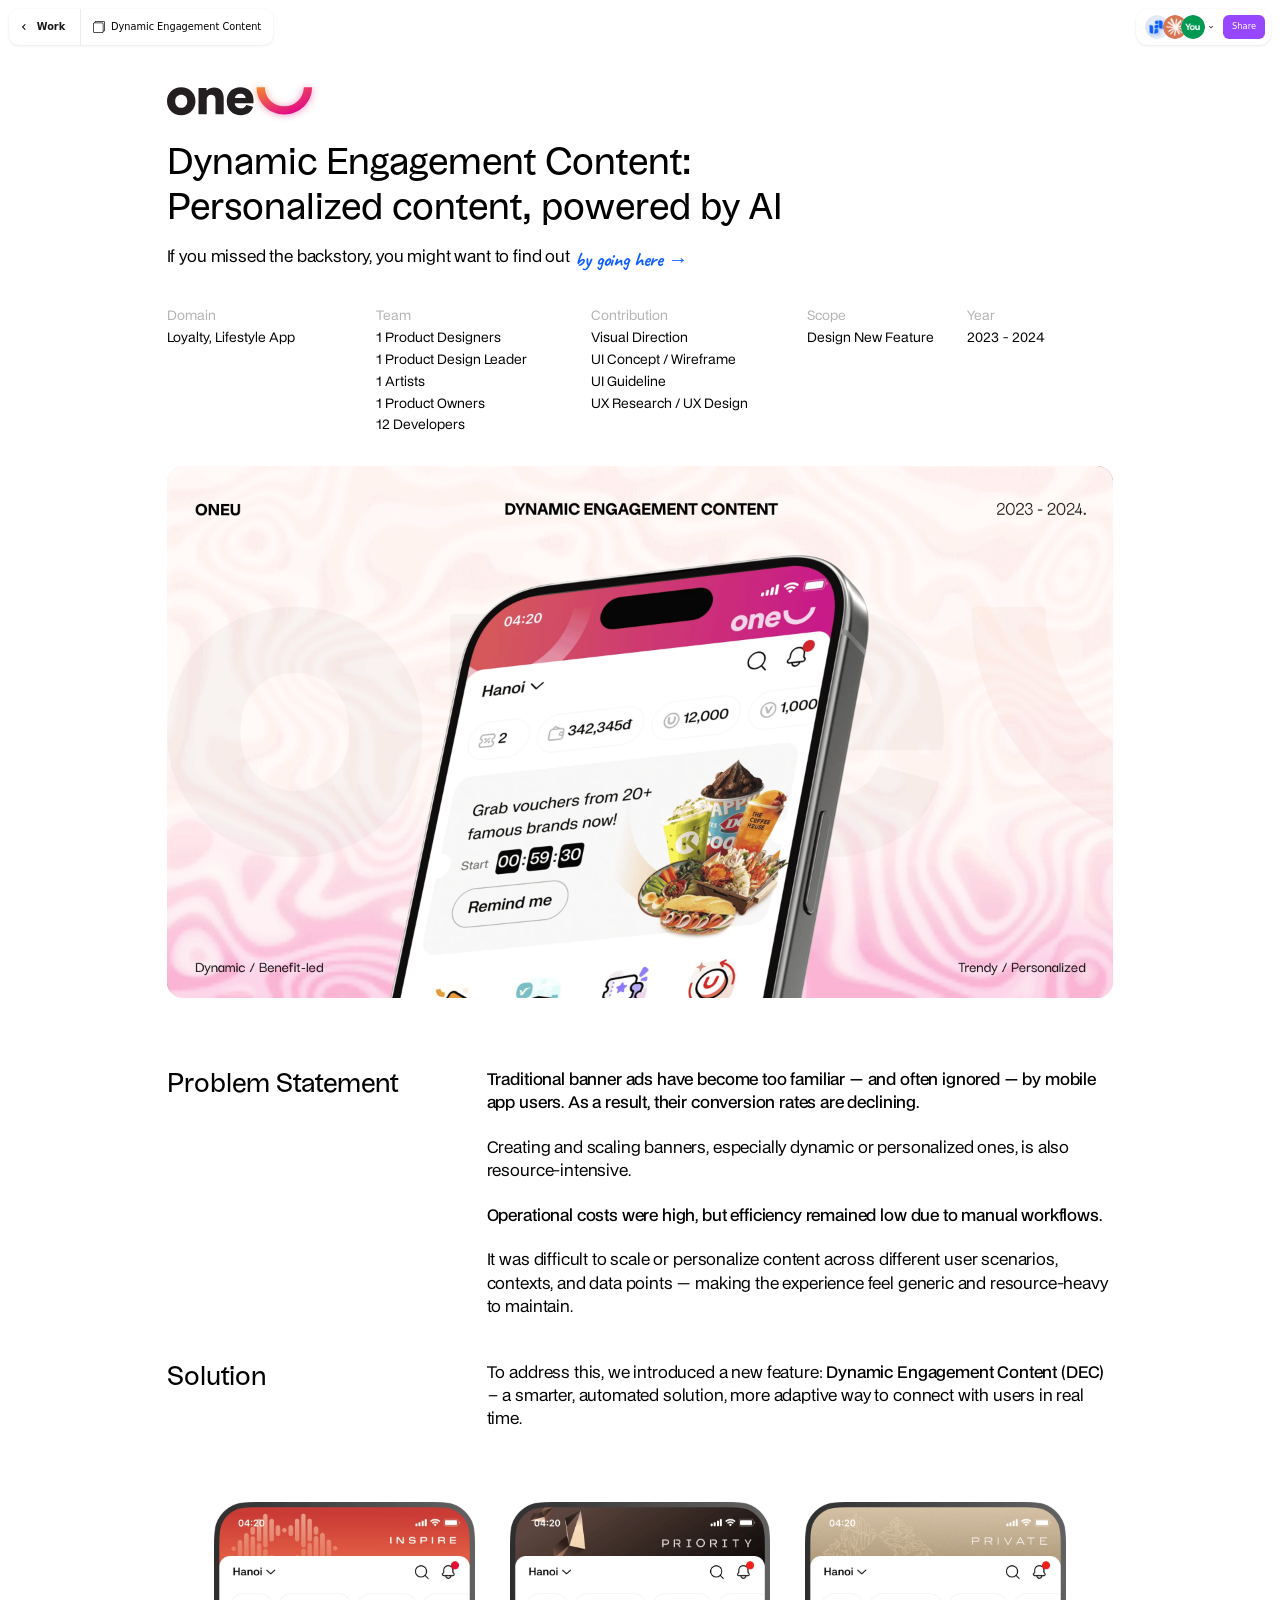
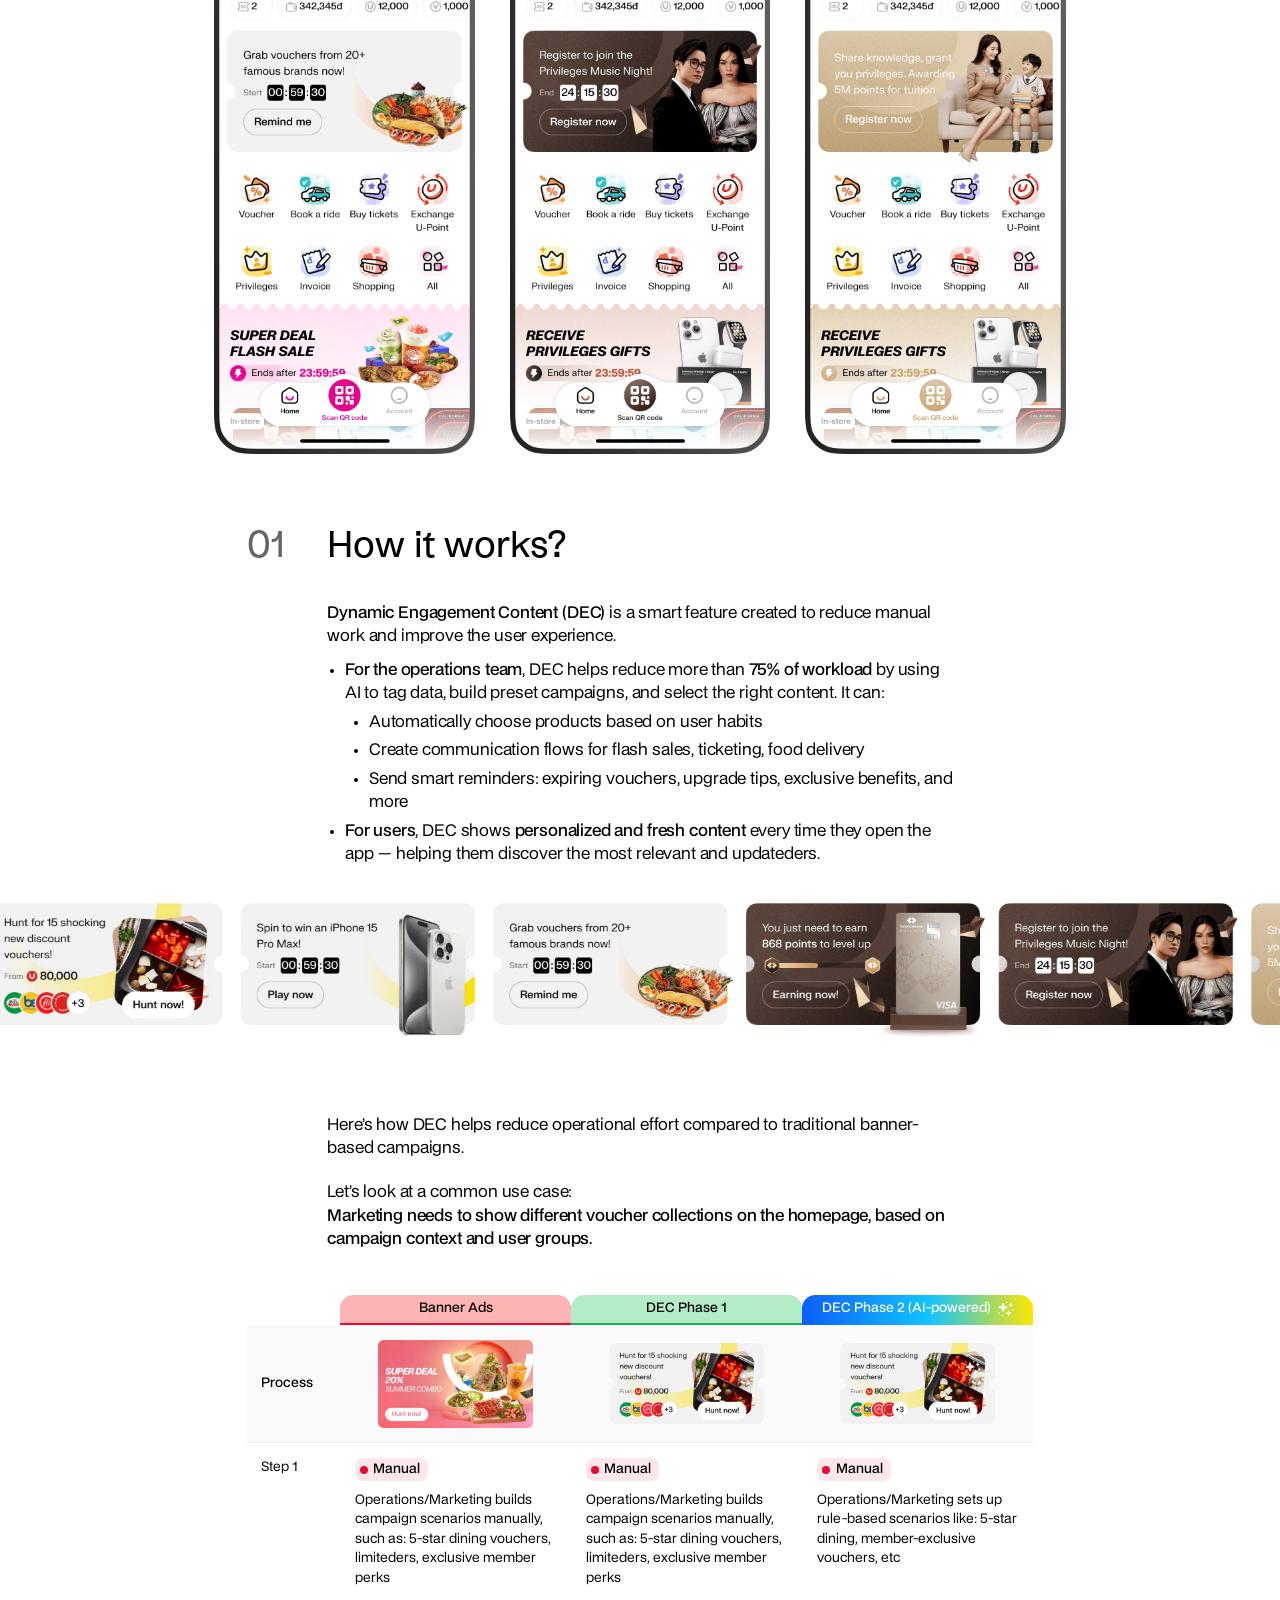
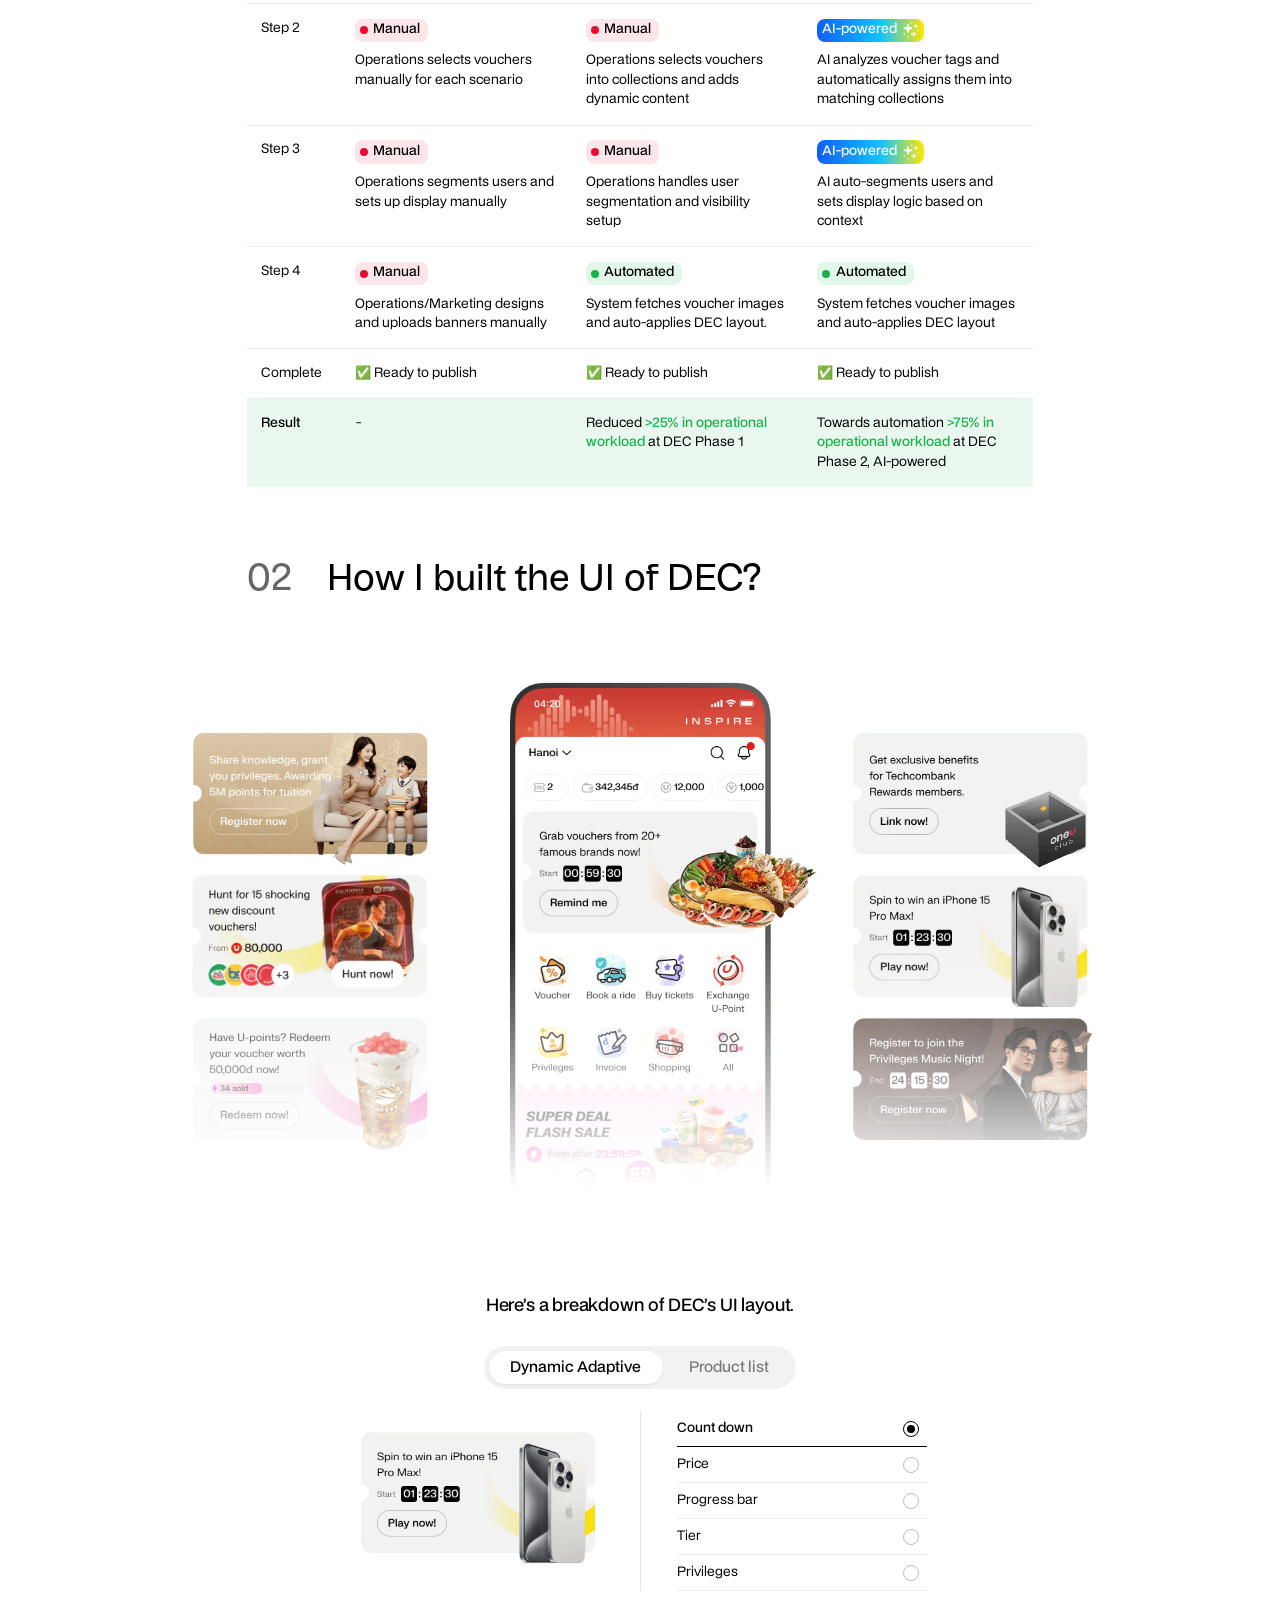
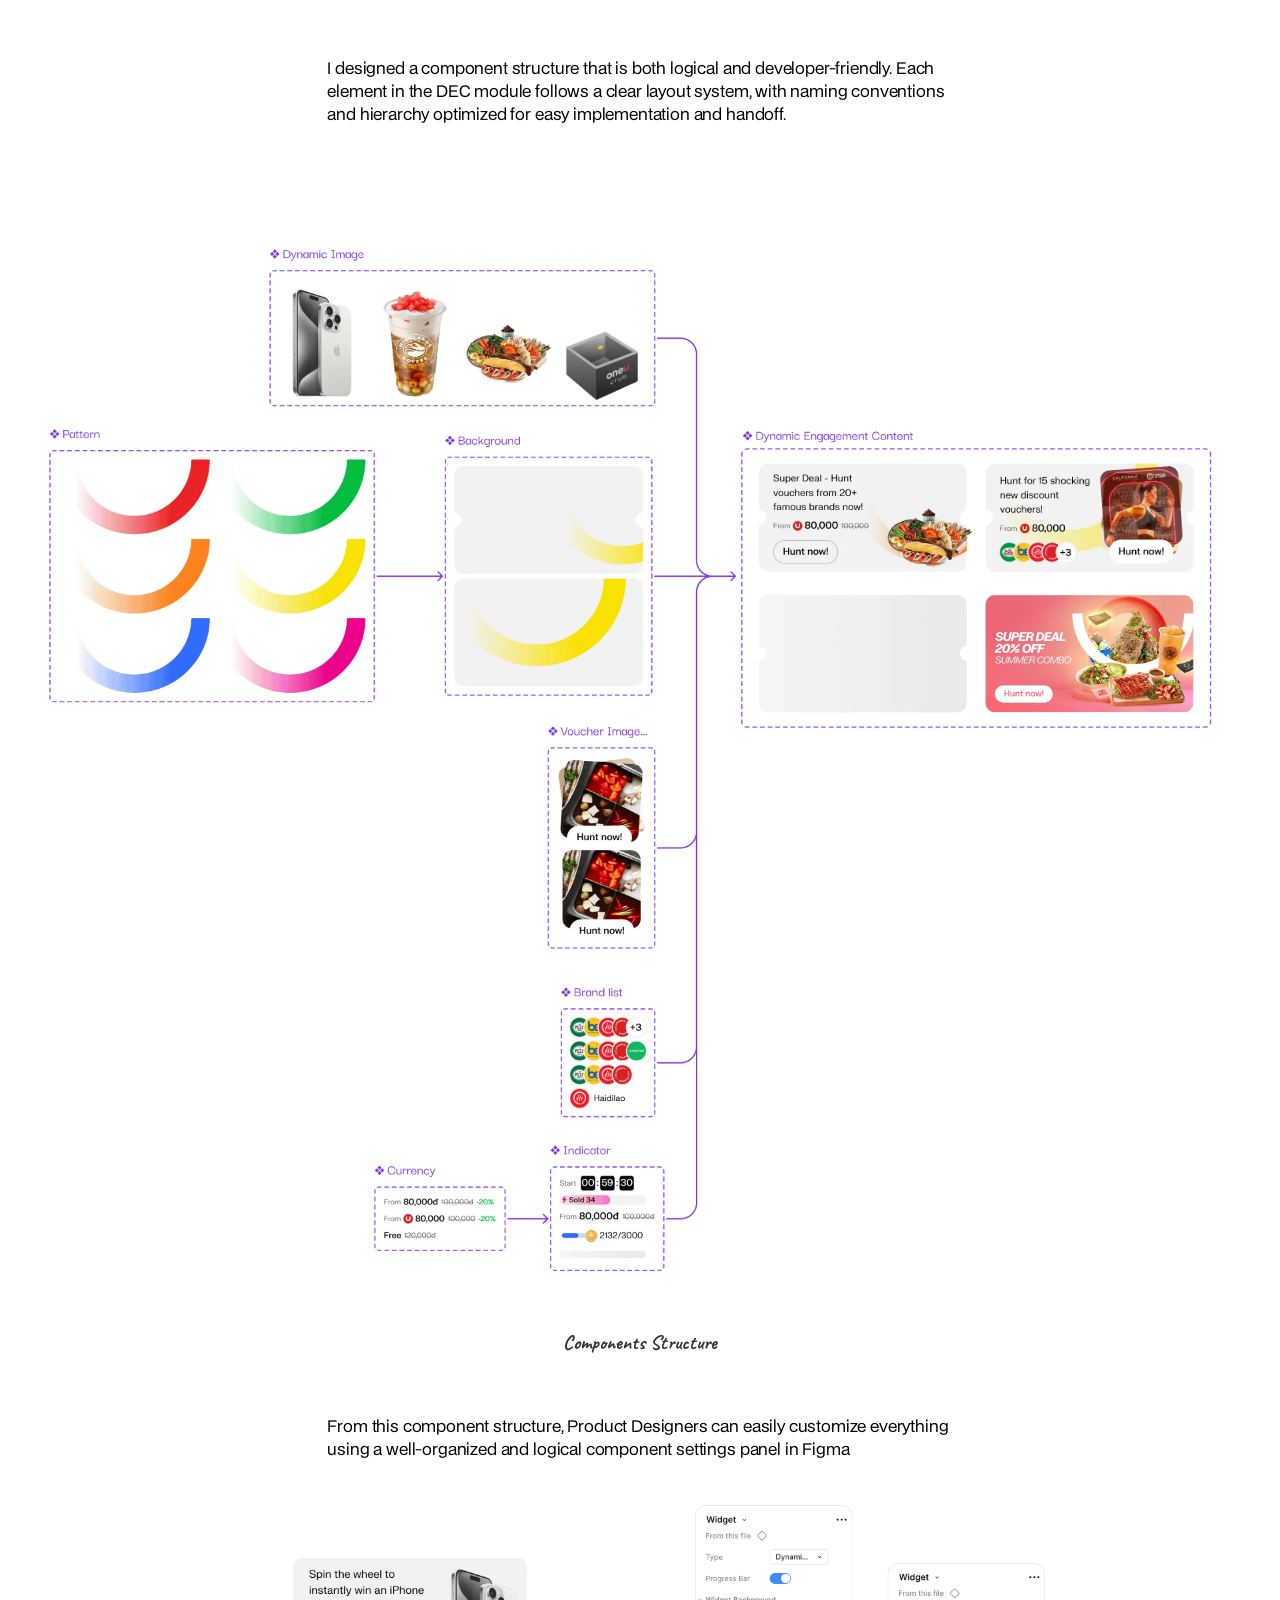
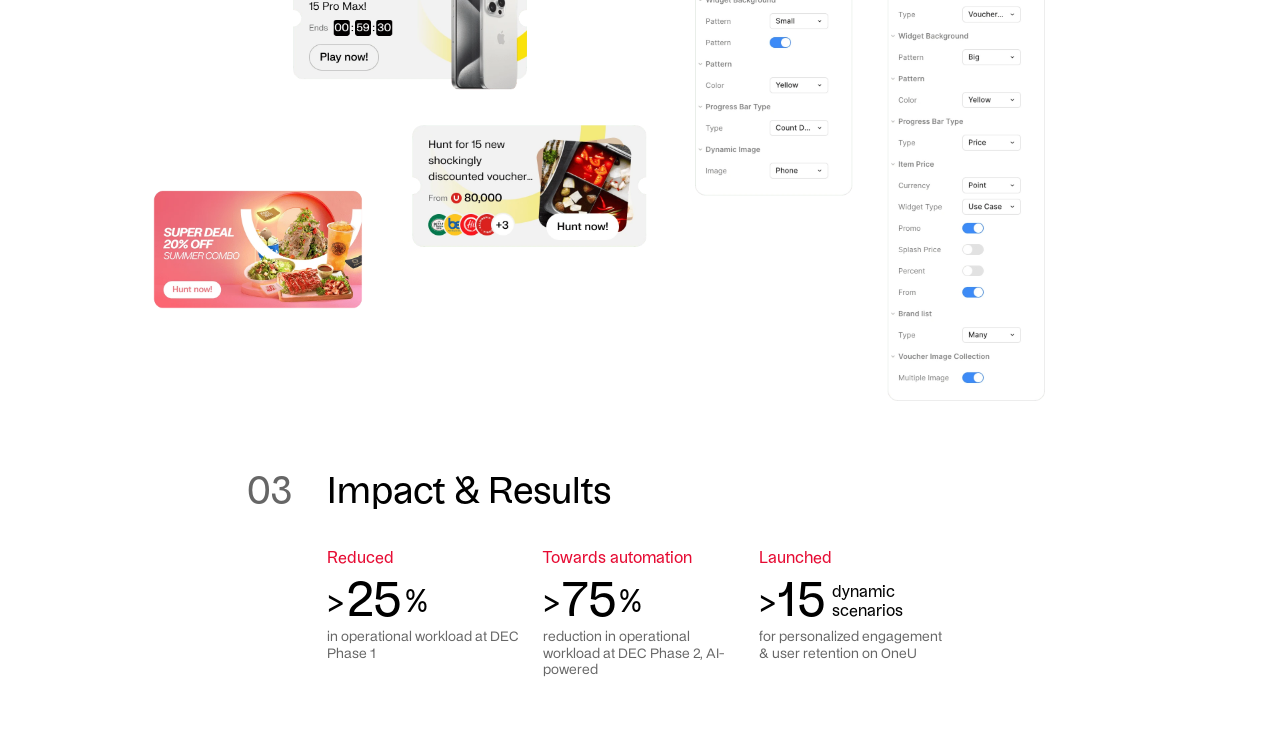
==== commit 10bcf84c: "Self-hosted VFK Caveat Bold, EN/VI switch, rewritten About and Experience copy, playground - VFK - C" ====
--- a/work/dec.html
+++ b/work/dec.html
@@ -7,8 +7,8 @@
 <link rel="icon" type="image/png" href="../assets/shared/favicon.png">
 <link rel="preconnect" href="https://fonts.googleapis.com">
 <link rel="preconnect" href="https://fonts.gstatic.com" crossorigin>
-<link href="https://fonts.googleapis.com/css2?family=Cal+Sans&family=Caveat:wght@700&display=swap" rel="stylesheet">
-<link rel="stylesheet" href="../css/base/type.css">
+<link href="https://fonts.googleapis.com/css2?family=Cal+Sans&display=swap" rel="stylesheet">
+<link rel="stylesheet" href="../css/base/type.css?v=vfk1">
 <link rel="stylesheet" href="../css/base/case.css">
 <link rel="stylesheet" href="../css/base/case-nav.css">
 <link rel="stylesheet" href="../css/base/case-marquee.css">
--- a/css/base/type.css
+++ b/css/base/type.css
@@ -10,22 +10,32 @@
    Figma style       token             font                          letter-spacing   used for
    ----------------  ----------------  ----------------------------  ---------------  ------------------------------------------------
    Display/Hero      display-hero      Cal Sans 400 140 / normal     -2%              hero "Hi! I'm an", "AI Product Design"
-   Display/Code      display-code      IBM Plex Mono 500 140 / .9    -15.4px          hero </Engineer>, typing caret glyph
+   Display/Code      display-code      IBM Plex Mono 500 140 / .9    -7px             hero </Engineer>, typing caret glyph
    Heading/H1        heading-h1        BDO Grotesk 500 48 / .9       -2%              About sentence, skill chip labels
    Heading/Title     heading-title     Cal Sans 400 24 / 31          0                Work card title, Work spotlight title line 1, contact card title
    Heading/Tagline   heading-tagline   Cal Sans 400 22 / normal      0                avatar spotlight pill "#Human Taste, AI Speed"
    Body/L            body-l            BDO Grotesk 400 18 / 24       -2%              Work spotlight title line 2, contact items
    Body/M            body-m            BDO Grotesk 400 16 / 20       0                Work card description
    Note/Handwritten  note-handwritten  Caveat 700 32 / 37            0                handwritten notes (avatar note, Work note)
+   Note/Quote        note-quote        Caveat 700 80 / 80            0                Experience stage quote (Figma 3988:47590)
    Label/Glyph       label-glyph       BDO Grotesk 500 20 / 1        -2%              letter fallback in chip icon tiles
    Figma/Regular     figma-regular     Inter 400 13 / 22             0                fake Figma page name
    Figma/Strong      figma-strong      Inter 600 13 / 22             0                fake Figma file name
    Figma/Small       figma-small       Inter 500 11 / 16             .5%              cursor name chips, share button, image selection labels
    Figma/Toast       figma-toast       Inter 500 15 / 22             0                toast
    Fun/Badge         fun-badge         Bangers 400 80 / 1.1          0                [VIbecode] sticker
-   Figma/Cursor      figma-cursor      Cal Sans 400 24 / 32          0                cursor name chips ("Việt Anh", "Subagent-chan", "You")
+   Figma/Cursor      figma-cursor      Cal Sans 400 24 / 32          0                cursor name chips ("Việt Anh", "Claude-chan", "You")
    Display/Marquee   display-marquee   BDO Grotesk 500 160 / .9      -2%              marquee "Think first, design after" text
    Display/Asterisk  display-asterisk  Cal Sans 400 160 / .9         -2%              marquee asterisk
+   Heading/Title-XXL heading-title-xxl Cal Sans 400 64 / 72          0                section titles (Throwbacks)
+   Heading/Title-XL  heading-title-xl  Cal Sans 400 36 / 44          0                Experience role title, big section titles
+   Heading/Title-L   heading-title-l   Cal Sans 400 28 / 36          0                step between Title 24 and Title-XL 36
+   Heading/Title-S   heading-title-s   Cal Sans 400 20 / 26          0                small titles, sub cards
+   Heading/H2        heading-h2        BDO Grotesk 500 36 / 40       -2%              heading under H1
+   Heading/H3        heading-h3        BDO Grotesk 500 28 / 32       -2%              sub-heading
+   Body/XL           body-xl           BDO Grotesk 400 20 / 28       -2%              lead paragraph
+   Body/S            body-s            BDO Grotesk 400 14 / 18       0                captions
+   Body/XS           body-xs           BDO Grotesk 400 12 / 16       0                meta, dates
 
    Families are tokens too, for containers that only set a family.
    BDO Grotesk is not on Google Fonts: its OTFs are served from assets/shared/fonts.
@@ -33,6 +43,8 @@
 
 @font-face { font-family: "BDO Grotesk"; font-weight: 400; font-style: normal; font-display: swap; src: url("../../assets/shared/fonts/BDOGrotesk-Regular.otf") format("opentype"); }
 @font-face { font-family: "BDO Grotesk"; font-weight: 500; font-style: normal; font-display: swap; src: url("../../assets/shared/fonts/BDOGrotesk-Medium.otf") format("opentype"); }
+/* Caveat 700 with full Vietnamese (Google's Caveat lacks hỏi / ơ ư): VFK - Caveat Bold 1.004, OFL (see VFK-Caveat-OFL.txt). Kept the family name "Caveat" so every existing rule picks it up. */
+@font-face { font-family: "Caveat"; font-weight: 700; font-style: normal; font-display: swap; src: url("../../assets/shared/fonts/VFK-Caveat-Bold.woff2") format("woff2"); }
 
 :root {
   /* families */
@@ -48,7 +60,7 @@
   --type-display-hero-ls: -0.02em;
   /* Display/Code */
   --type-display-code-font: 500 140px/.9 var(--type-family-plex);
-  --type-display-code-ls: -15.4px;
+  --type-display-code-ls: -7px;   /* was -15.4px (-11%); opened up 2026-11-24 */
   /* Heading/H1 */
   --type-heading-h1-font: 500 48px/.9 var(--type-family-bdo);
   --type-heading-h1-ls: -0.02em;
@@ -67,6 +79,8 @@
   /* Note/Handwritten */
   --type-note-handwritten-font: 700 32px/37px var(--type-family-caveat);
   --type-note-handwritten-ls: 0;
+  --type-note-quote-font: 700 80px/80px var(--type-family-caveat);
+  --type-note-quote-ls: 0;
   /* Label/Glyph */
   --type-label-glyph-font: 500 20px/1 var(--type-family-bdo);
   --type-label-glyph-ls: -0.02em;
@@ -94,6 +108,33 @@
   /* Display/Asterisk */
   --type-display-asterisk-font: 400 160px/.9 var(--type-family-cal);
   --type-display-asterisk-ls: -0.02em;
+  /* Heading/Title-XXL */
+  --type-heading-title-xxl-font: 400 64px/72px var(--type-family-cal);
+  --type-heading-title-xxl-ls: 0;
+  /* Heading/Title-XL */
+  --type-heading-title-xl-font: 400 36px/44px var(--type-family-cal);
+  --type-heading-title-xl-ls: 0;
+  /* Heading/Title-L */
+  --type-heading-title-l-font: 400 28px/36px var(--type-family-cal);
+  --type-heading-title-l-ls: 0;
+  /* Heading/Title-S */
+  --type-heading-title-s-font: 400 20px/26px var(--type-family-cal);
+  --type-heading-title-s-ls: 0;
+  /* Heading/H2 */
+  --type-heading-h2-font: 500 36px/40px var(--type-family-bdo);
+  --type-heading-h2-ls: -0.02em;
+  /* Heading/H3 */
+  --type-heading-h3-font: 500 28px/32px var(--type-family-bdo);
+  --type-heading-h3-ls: -0.02em;
+  /* Body/XL */
+  --type-body-xl-font: 400 20px/28px var(--type-family-bdo);
+  --type-body-xl-ls: -0.02em;
+  /* Body/S */
+  --type-body-s-font: 400 14px/18px var(--type-family-bdo);
+  --type-body-s-ls: 0;
+  /* Body/XS */
+  --type-body-xs-font: 400 12px/16px var(--type-family-bdo);
+  --type-body-xs-ls: 0;
 }
 
 .t-display-hero { font: var(--type-display-hero-font); letter-spacing: var(--type-display-hero-ls); }
@@ -104,6 +145,7 @@
 .t-body-l { font: var(--type-body-l-font); letter-spacing: var(--type-body-l-ls); }
 .t-body-m { font: var(--type-body-m-font); letter-spacing: var(--type-body-m-ls); }
 .t-note-handwritten { font: var(--type-note-handwritten-font); letter-spacing: var(--type-note-handwritten-ls); }
+.t-note-quote { font: var(--type-note-quote-font); letter-spacing: var(--type-note-quote-ls); }
 .t-label-glyph { font: var(--type-label-glyph-font); letter-spacing: var(--type-label-glyph-ls); }
 .t-figma-regular { font: var(--type-figma-regular-font); letter-spacing: var(--type-figma-regular-ls); }
 .t-figma-strong { font: var(--type-figma-strong-font); letter-spacing: var(--type-figma-strong-ls); }
@@ -113,3 +155,11 @@
 .t-figma-cursor { font: var(--type-figma-cursor-font); letter-spacing: var(--type-figma-cursor-ls); }
 .t-display-marquee { font: var(--type-display-marquee-font); letter-spacing: var(--type-display-marquee-ls); }
 .t-display-asterisk { font: var(--type-display-asterisk-font); letter-spacing: var(--type-display-asterisk-ls); }
+.t-heading-title-xl { font: var(--type-heading-title-xl-font); letter-spacing: var(--type-heading-title-xl-ls); }
+.t-heading-title-l { font: var(--type-heading-title-l-font); letter-spacing: var(--type-heading-title-l-ls); }
+.t-heading-title-s { font: var(--type-heading-title-s-font); letter-spacing: var(--type-heading-title-s-ls); }
+.t-heading-h2 { font: var(--type-heading-h2-font); letter-spacing: var(--type-heading-h2-ls); }
+.t-heading-h3 { font: var(--type-heading-h3-font); letter-spacing: var(--type-heading-h3-ls); }
+.t-body-xl { font: var(--type-body-xl-font); letter-spacing: var(--type-body-xl-ls); }
+.t-body-s { font: var(--type-body-s-font); letter-spacing: var(--type-body-s-ls); }
+.t-body-xs { font: var(--type-body-xs-font); letter-spacing: var(--type-body-xs-ls); }
--- a/css/base/case.css
+++ b/css/base/case.css
@@ -4,7 +4,7 @@
    Load after css/base/type.css. Source: Figma file L019S5a1cfWPNCtASIazaY, frame 1828:9464 (OneU).
 
    Scale: design is 1920 wide, content column 250 -> 1670 (1420). From 1024px up everything is sized in
-   "design units": 1u = min(100vw, 1920px) / 1920 (so it shrinks with the viewport, never grows past 1920).
+   "design units": 1u = min(100vw, 1600px) / 1920 (so it shrinks with the viewport, never grows past 1600px).
    Below 1024px the layout becomes one column at real px (target 390).
 
    PAGE SHELL
@@ -42,7 +42,8 @@
    ========================================================================== */
 
 :root {
-  --case-u: calc(min(100vw, 1920px) / 1920);
+  --case-vw: min(100vw, 1600px);   /* page max width (user, 2026-11-16) */
+  --case-u: calc(var(--case-vw) / 1920);
   --case-w: calc(1420 * var(--case-u));
   --case-gap: calc(106 * var(--case-u));
   --case-col-gap: calc(20 * var(--case-u));
@@ -121,7 +122,7 @@
 .case-fig img { width: 100%; height: auto; }
 .case-fig--card { background: var(--case-card-bg); border-radius: var(--case-card-radius); overflow: hidden; }
 .case-fig--hero { aspect-ratio: 1419 / 829; }   /* keeps the card size while the image is missing */
-.case-fig--bleed { width: 100vw; margin-left: calc(50% - 50vw); }
+.case-fig--bleed { width: var(--case-vw); margin-left: calc(50% - var(--case-vw) / 2); }
 .case-fig--bleed img { width: 100%; }
 
 /* ---------- mobile (390 target) ---------- */
--- a/css/pages/case-dec.css
+++ b/css/pages/case-dec.css
@@ -48,7 +48,7 @@
 .dec-chip--ai img { width: max(14px, calc(24 * var(--case-u))); height: auto; }
 .dec-cell { display: block; }
 .dec-s07 { margin-bottom: 0; }
-.dec-s07__fig { width: 100vw; margin-left: calc(50% - 50vw); }
+.dec-s07__fig { width: var(--case-vw); margin-left: calc(50% - var(--case-vw) / 2); }
 .dec-s07__box { position: relative; -webkit-mask-image: linear-gradient(to bottom, #000 46%, transparent 84%); mask-image: linear-gradient(to bottom, #000 46%, transparent 84%); }
 .dec-s07__box img { width: 100%; height: auto; display: block; }
 .dec-breakdown__title { margin: 0; text-align: center; font-family: var(--case-font-text); font-weight: 500; font-size: max(17px, calc(24 * var(--case-u))); line-height: 1.4; letter-spacing: var(--case-p-ls); }
@@ -77,7 +77,7 @@
 .dec-pane--prod[hidden] { display: none; }
 .dec-s08__p { margin-top: calc(100 * var(--case-u)); }
 .dec-diagram { margin-top: calc(113 * var(--case-u)); }
-.dec-diagram__scroll { width: 100vw; margin-left: calc(50% - 50vw); }
+.dec-diagram__scroll { width: var(--case-vw); margin-left: calc(50% - var(--case-vw) / 2); }
 .dec-diagram__box { position: relative; width: 100%; }
 .dec-diagram__box img { width: 100%; height: auto; max-width: none; display: block; }
 .dec-diagram__label { margin: calc(-14 * var(--case-u)) 0 0; text-align: center; font-family: var(--type-family-caveat, "Caveat", cursive); font-weight: 700; font-size: max(20px, calc(28 * var(--case-u))); line-height: 1.3; color: #333; }
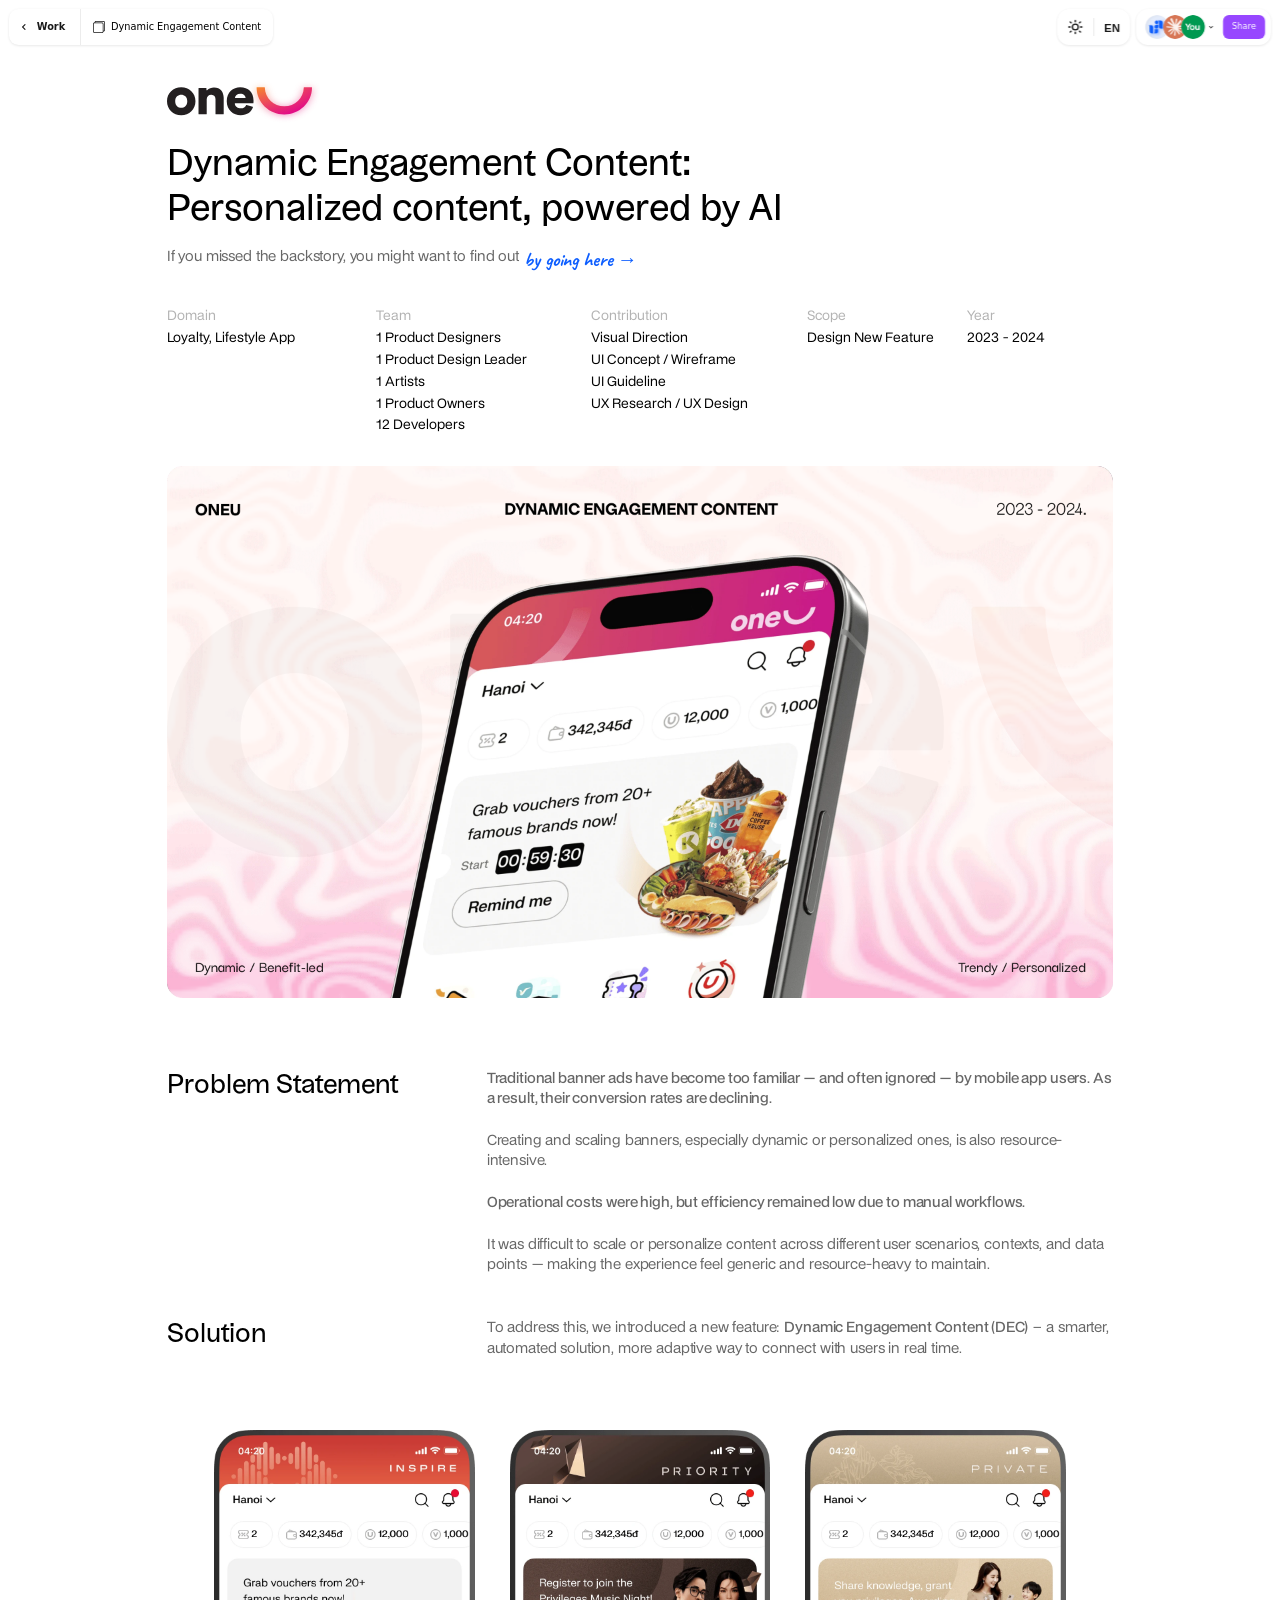
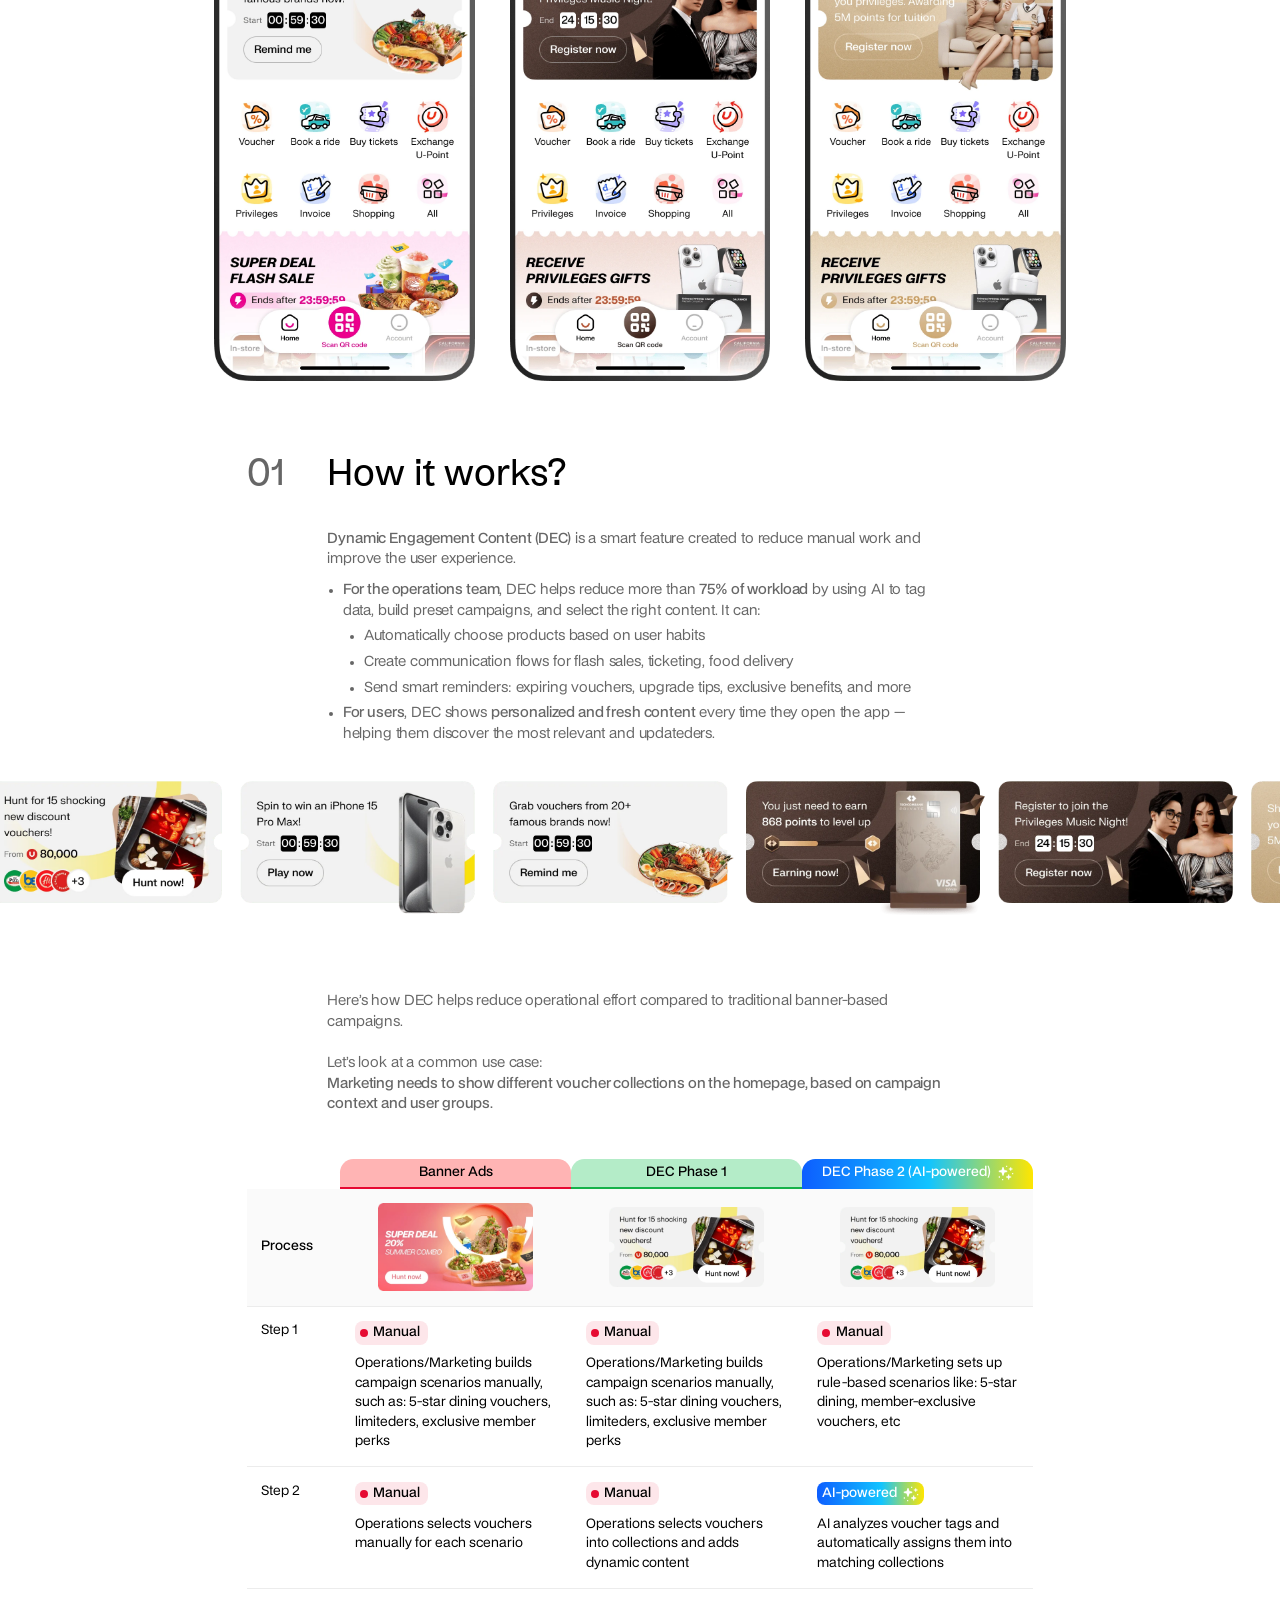
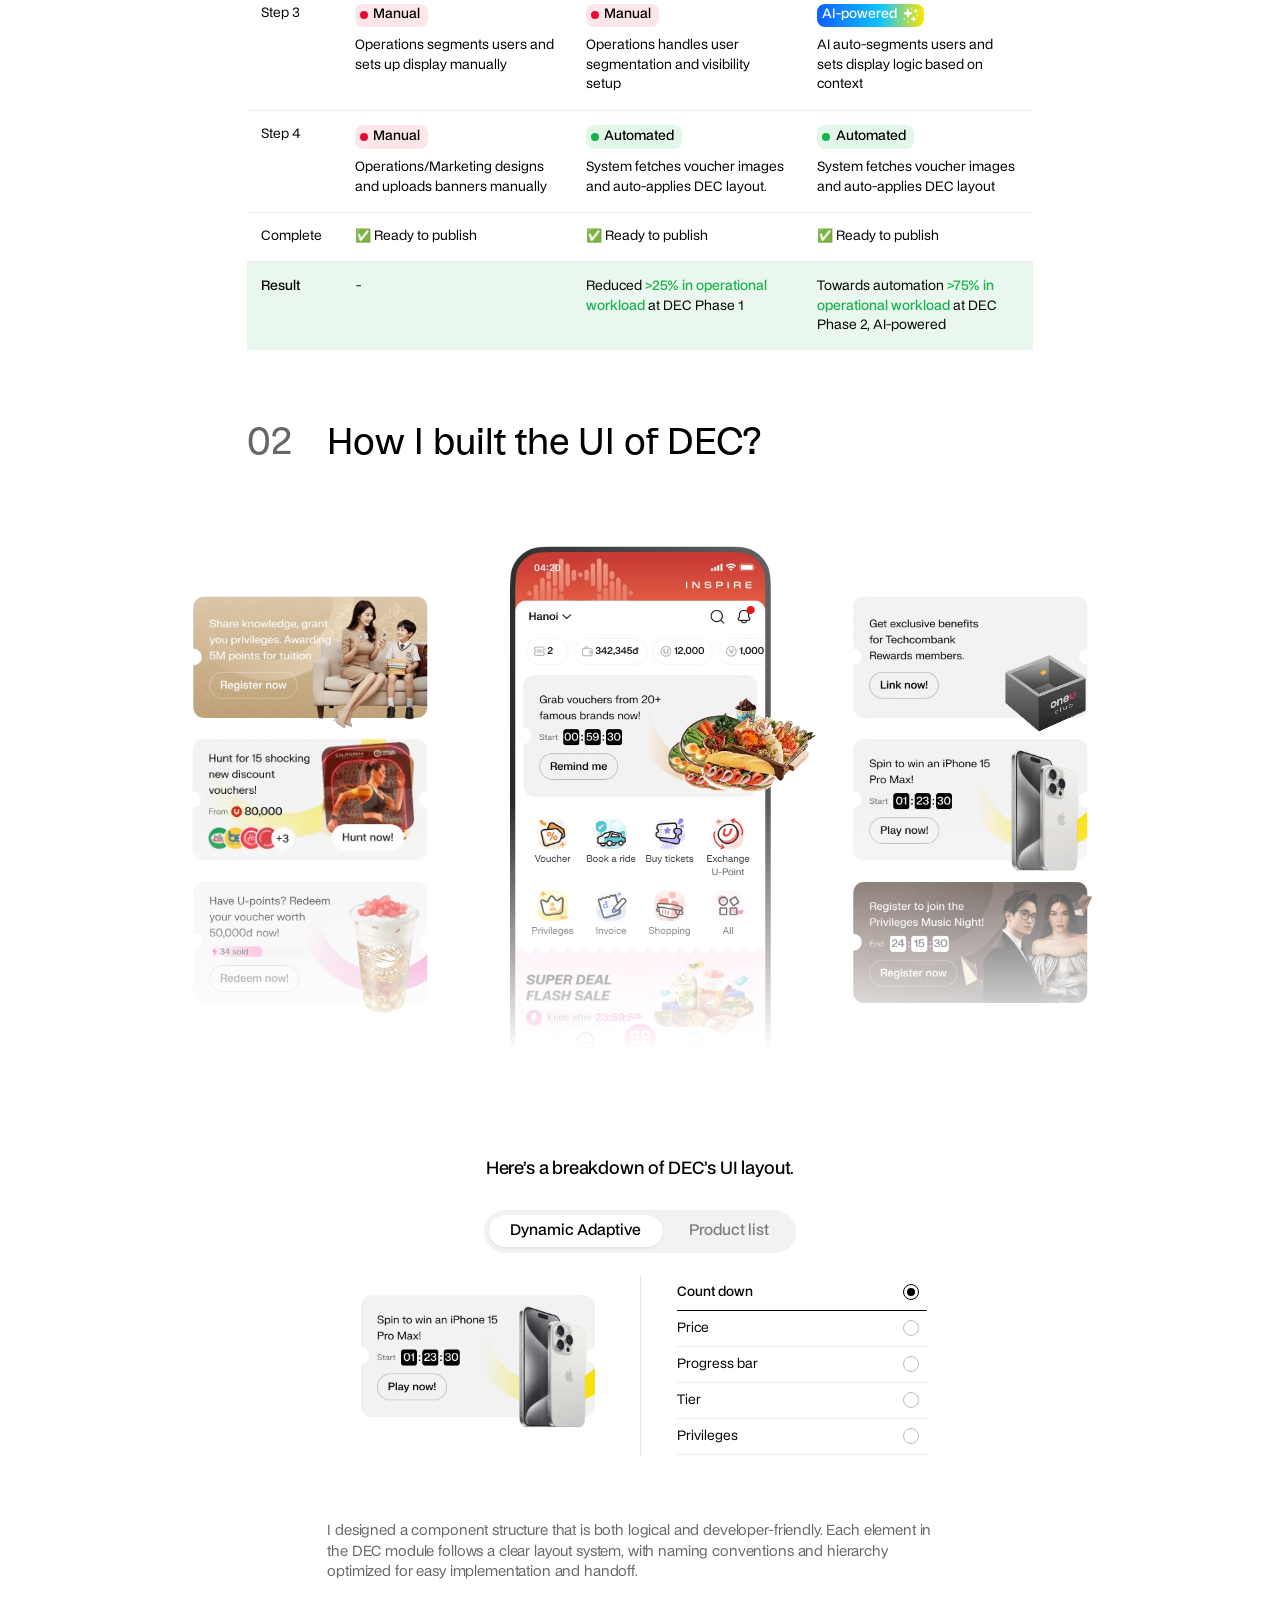
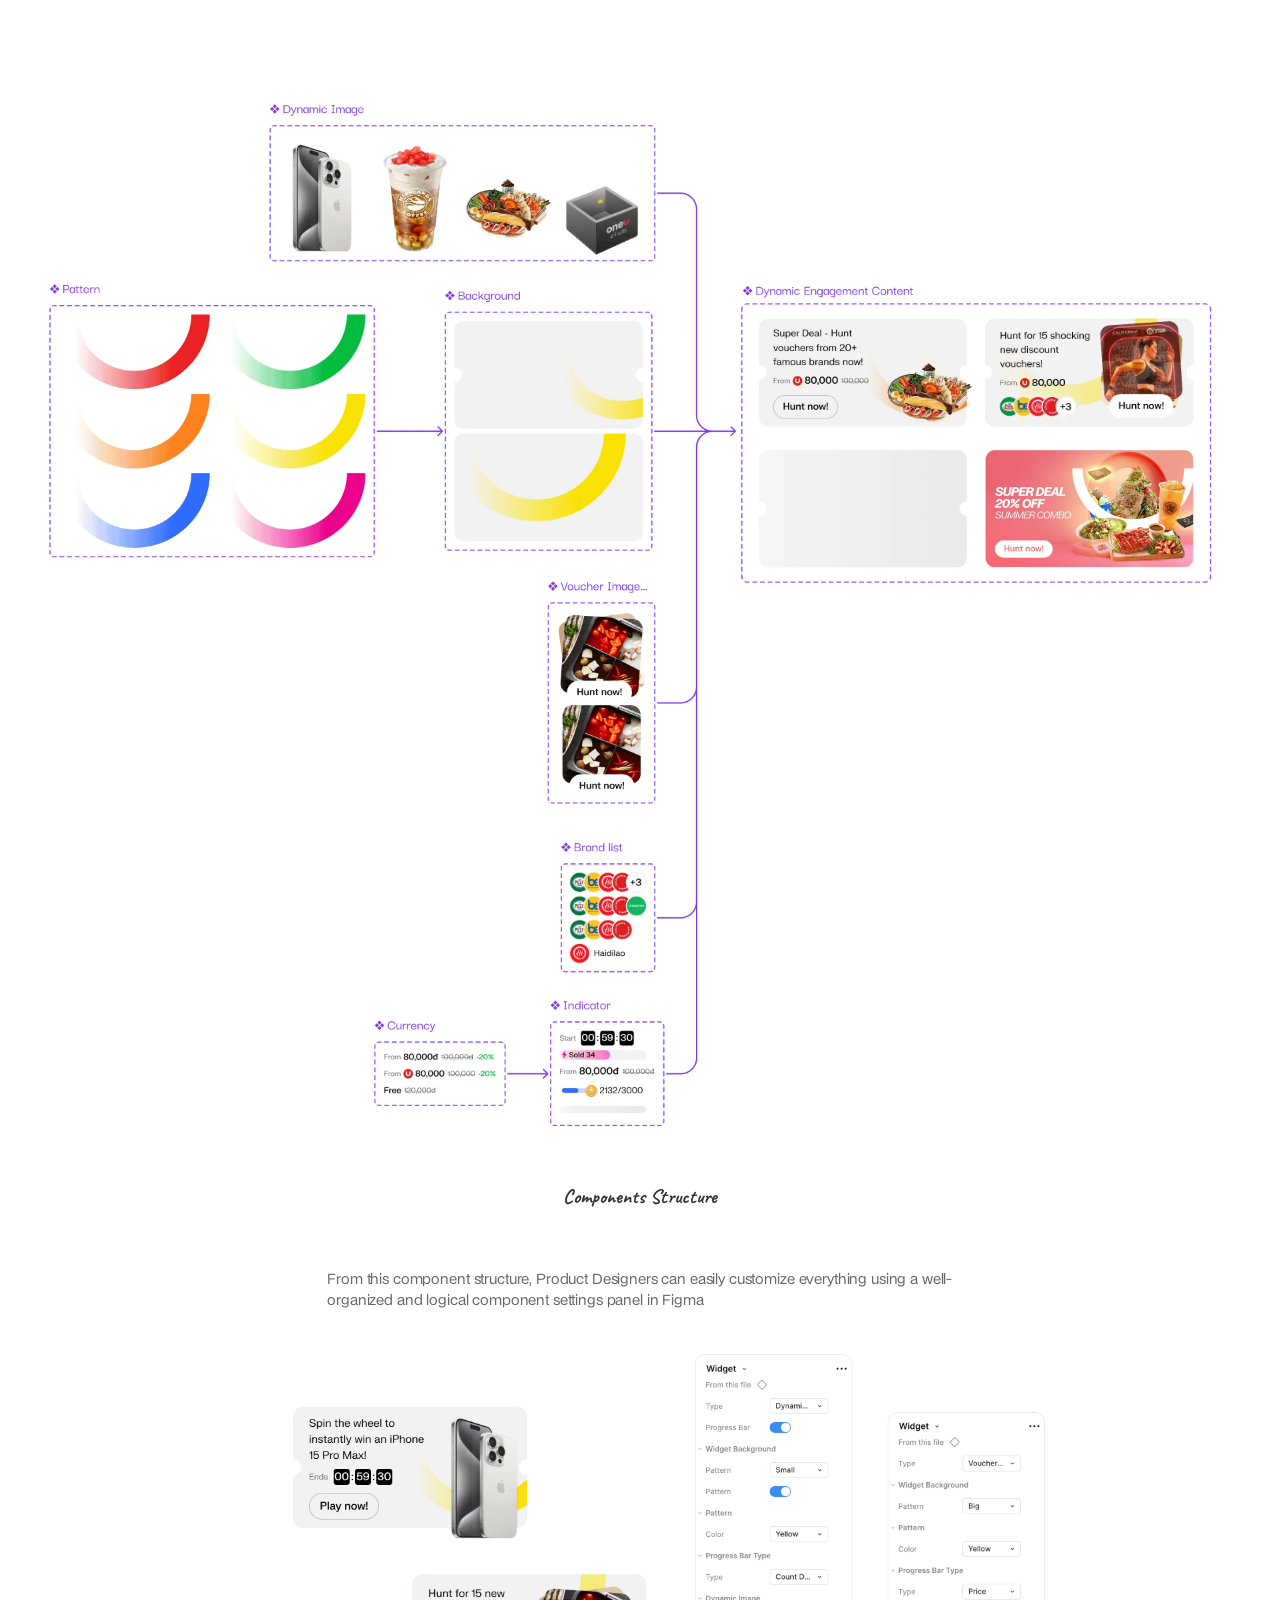
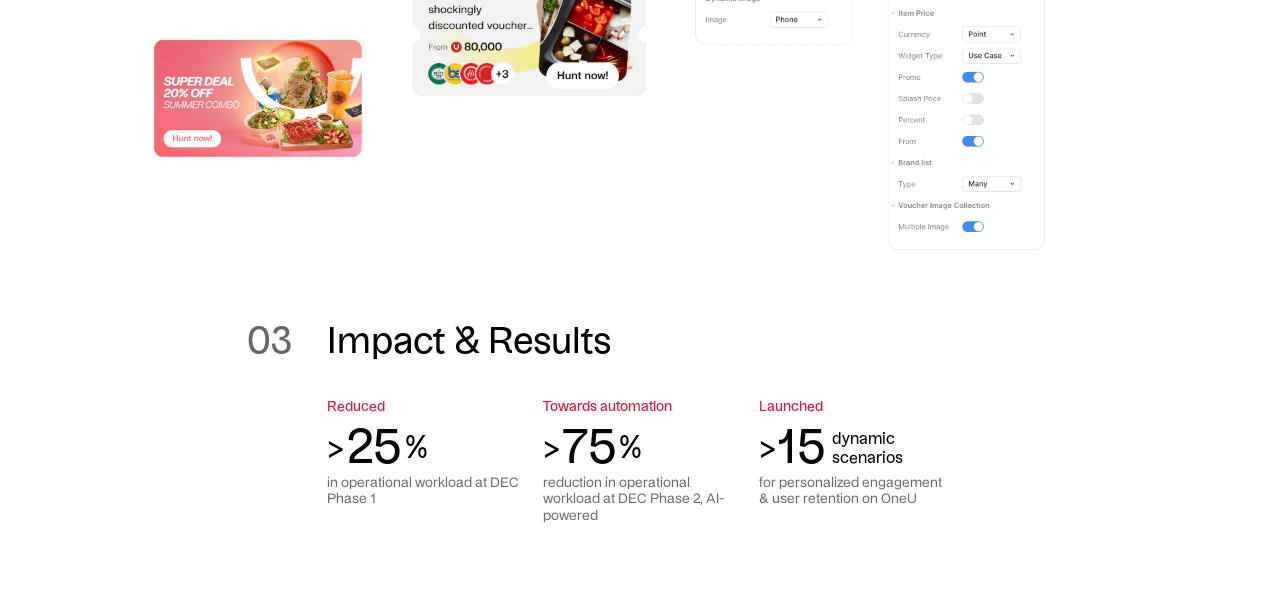
==== commit f5bfdb86: "sync: VA’s Mac mini (va) 28/11 16:19" ====
--- a/work/dec.html
+++ b/work/dec.html
@@ -2,17 +2,24 @@
 <html lang="en">
 <head>
 <meta charset="utf-8">
+<script>(function(){var t;try{t=localStorage.getItem("theme")}catch(e){}if(t!=="dark")t="light";document.documentElement.setAttribute("data-theme",t)})()</script>
+<script>(function(){var l;try{l=localStorage.getItem("lang")}catch(e){}document.documentElement.lang=l==="vi"?"vi":"en"})()</script>
 <meta name="viewport" content="width=device-width, initial-scale=1">
 <title>Dynamic Engagement Content: Personalized content, powered by AI</title>
 <link rel="icon" type="image/png" href="../assets/shared/favicon.png">
 <link rel="preconnect" href="https://fonts.googleapis.com">
 <link rel="preconnect" href="https://fonts.gstatic.com" crossorigin>
 <link href="https://fonts.googleapis.com/css2?family=Cal+Sans&display=swap" rel="stylesheet">
-<link rel="stylesheet" href="../css/base/type.css?v=vfk1">
-<link rel="stylesheet" href="../css/base/case.css">
+<link rel="stylesheet" href="../css/base/type.css?v=vfk8a">
+<link rel="stylesheet" href="../css/base/case.css?v=vfkux1g">
 <link rel="stylesheet" href="../css/base/case-nav.css">
 <link rel="stylesheet" href="../css/base/case-marquee.css">
-<link rel="stylesheet" href="../css/pages/case-dec.css">
+<link rel="stylesheet" href="../css/pages/case-dec.css?v=dk1">
+<link rel="stylesheet" href="../css/base/pref-combo.css">
+<link rel="stylesheet" href="../css/base/case-dark.css?v=dk1">
+<script src="../js/pages/case-dec-i18n.js?v=1" defer></script>
+<script src="../js/pages/lang.js?v=15" defer></script>
+<script src="../js/pages/theme.js" defer></script>
 <script src="../js/base/pill-swap.js" defer></script>
 <script src="../js/base/case-nav.js" defer></script>
 <script src="../js/base/case-marquee.js" defer></script>
@@ -27,9 +34,17 @@
       <span class="pl-file"><span class="pl-track" id="pl-track"><span class="pl-item">Work</span></span></span>
     </a>
     <span class="pl-div"></span>
-    <span class="pl-page"><img src="../assets/shared/icons/pages.svg" alt=""><span class="pl-name">Dynamic Engagement Content</span></span>
+    <span class="pl-page"><img src="../assets/shared/icons/pages.svg" alt=""><span class="pl-name" data-i18n="dec.s01.1">Dynamic Engagement Content</span></span>
   </div>
   <div class="sidebar-right">
+    <div class="pref-combo">
+    <button class="theme-toggle" type="button" aria-label="Switch to dark mode" aria-pressed="false">
+      <svg class="tt-sun" viewBox="0 0 24 24" fill="none" stroke="currentColor" stroke-width="2" stroke-linecap="round" aria-hidden="true"><circle cx="12" cy="12" r="4.2"/><path d="M12 2.5v2M12 19.5v2M4.6 4.6l1.4 1.4M18 18l1.4 1.4M2.5 12h2M19.5 12h2M4.6 19.4L6 18M18 6l1.4-1.4"/></svg>
+      <svg class="tt-moon" viewBox="0 0 24 24" fill="currentColor" aria-hidden="true"><path d="M20.5 14.6A8.5 8.5 0 0 1 9.4 3.5a8.5 8.5 0 1 0 11.1 11.1z"/></svg>
+    </button>
+    <span class="pc-div" aria-hidden="true"></span>
+    <button class="lang-toggle" type="button" aria-label="Chuyển sang tiếng Việt"><span class="lt-code lt-en">EN</span><span class="lt-code lt-vi">VI</span></button>
+    </div>
     <div class="sr-avatar"><img class="sr-av" src="../assets/shared/avatars/avatar-1.png" alt=""><img class="sr-av" src="../assets/shared/avatars/avatar-2.png" alt=""><img class="sr-av" src="../assets/shared/avatars/avatar-you.png" alt=""><img class="sr-chev" src="../assets/shared/icons/chevron.svg" alt=""></div>
     <button class="sr-share" type="button">Share</button>
   </div>
@@ -38,28 +53,28 @@
 
   <section class="case-s case-s--first case-s--tight dec-s01" id="s01">
     <img class="case-logo" src="../assets/work/dec/s01-logo-oneu.svg" alt="OneU logo" width="230" height="65">
-    <h1 class="case-title">Dynamic Engagement Content:<br>Personalized content, powered by AI</h1>
-    <p class="dec-backstory">If you missed the backstory, you might want to find out <a href="oneu.html">by going here →</a></p>
+    <h1 class="case-title" data-i18n="dec.s01.2">Dynamic Engagement Content:<br>Personalized content, powered by AI</h1>
+    <p class="dec-backstory" data-i18n="dec.s01.3">If you missed the backstory, you might want to find out <a href="oneu.html">by going here →</a></p>
     <div class="case-meta" style="margin-top:calc(56 * var(--case-u))">
       <div class="case-meta__item">
-        <p class="case-label">Domain</p>
-        <div class="case-value"><span>Loyalty, Lifestyle App</span></div>
-      </div>
-      <div class="case-meta__item">
-        <p class="case-label">Team</p>
-        <div class="case-value"><span>1 Product Designers</span><span>1 Product Design Leader</span><span>1 Artists</span><span>1 Product Owners</span><span>12 Developers</span></div>
-      </div>
-      <div class="case-meta__item">
-        <p class="case-label">Contribution</p>
-        <div class="case-value"><span>Visual Direction</span><span>UI Concept / Wireframe</span><span>UI Guideline</span><span>UX Research / UX Design</span></div>
-      </div>
-      <div class="case-meta__item">
-        <p class="case-label">Scope</p>
-        <div class="case-value"><span>Design New Feature</span></div>
-      </div>
-      <div class="case-meta__item">
-        <p class="case-label">Year</p>
-        <div class="case-value"><span>2023 - 2024</span></div>
+        <p class="case-label" data-i18n="dec.s01.4">Domain</p>
+        <div class="case-value"><span data-i18n="dec.s01.5">Loyalty, Lifestyle App</span></div>
+      </div>
+      <div class="case-meta__item">
+        <p class="case-label" data-i18n="dec.s01.6">Team</p>
+        <div class="case-value"><span data-i18n="dec.s01.7">1 Product Designers</span><span data-i18n="dec.s01.8">1 Product Design Leader</span><span data-i18n="dec.s01.9">1 Artists</span><span data-i18n="dec.s01.10">1 Product Owners</span><span data-i18n="dec.s01.11">12 Developers</span></div>
+      </div>
+      <div class="case-meta__item">
+        <p class="case-label" data-i18n="dec.s01.12">Contribution</p>
+        <div class="case-value"><span data-i18n="dec.s01.13">Visual Direction</span><span data-i18n="dec.s01.14">UI Concept / Wireframe</span><span data-i18n="dec.s01.15">UI Guideline</span><span data-i18n="dec.s01.16">UX Research / UX Design</span></div>
+      </div>
+      <div class="case-meta__item">
+        <p class="case-label" data-i18n="dec.s01.17">Scope</p>
+        <div class="case-value"><span data-i18n="dec.s01.18">Design New Feature</span></div>
+      </div>
+      <div class="case-meta__item">
+        <p class="case-label" data-i18n="dec.s01.19">Year</p>
+        <div class="case-value"><span data-i18n="dec.s01.20">2023 - 2024</span></div>
       </div>
     </div>
   </section>
@@ -70,17 +85,17 @@
 
   <section class="case-s" id="s03">
     <div class="case-row">
-      <h2 class="case-h2">Problem Statement</h2>
+      <h2 class="case-h2" data-i18n="dec.s03.1">Problem Statement</h2>
       <div>
-        <p class="case-p case-p--strong">Traditional banner ads have become too familiar — and often ignored — by mobile app users. As a result, their conversion rates are declining.</p>
-        <p class="case-p">Creating and scaling banners, especially dynamic or personalized ones, is also resource-intensive.</p>
-        <p class="case-p case-p--strong">Operational costs were high, but efficiency remained low due to manual workflows.</p>
-        <p class="case-p">It was difficult to scale or personalize content across different user scenarios, contexts, and data points — making the experience feel generic and resource-heavy to maintain.</p>
+        <p class="case-p case-p--strong" data-i18n="dec.s03.2">Traditional banner ads have become too familiar — and often ignored — by mobile app users. As a result, their conversion rates are declining.</p>
+        <p class="case-p" data-i18n="dec.s03.3">Creating and scaling banners, especially dynamic or personalized ones, is also resource-intensive.</p>
+        <p class="case-p case-p--strong" data-i18n="dec.s03.4">Operational costs were high, but efficiency remained low due to manual workflows.</p>
+        <p class="case-p" data-i18n="dec.s03.5">It was difficult to scale or personalize content across different user scenarios, contexts, and data points — making the experience feel generic and resource-heavy to maintain.</p>
       </div>
     </div>
     <div class="case-row" style="margin-top:calc(64 * var(--case-u))">
-      <h2 class="case-h2">Solution</h2>
-      <p class="case-p">To address this, we introduced a new feature: <b style="font-weight:500">Dynamic Engagement Content (DEC)</b> – a smarter, automated solution, more adaptive way to connect with users in real time.</p>
+      <h2 class="case-h2" data-i18n="dec.s03.6">Solution</h2>
+      <p class="case-p" data-i18n="dec.s03.7">To address this, we introduced a new feature: <b style="font-weight:500">Dynamic Engagement Content (DEC)</b> – a smarter, automated solution, more adaptive way to connect with users in real time.</p>
     </div>
   </section>
 
@@ -93,8 +108,8 @@
   </section>
 
   <section class="case-s dec-s05" id="s05">
-    <div class="dec-head"><span class="dec-head__num">01</span><h2 class="dec-head__title">How it works?</h2></div>
-    <div class="dec-read"><p><strong>Dynamic Engagement Content (DEC)</strong> is a smart feature created to reduce manual work and improve the user experience.</p><ul><li><strong>For the operations team</strong>, DEC helps reduce more than <strong>75% of workload</strong> by using AI to tag data, build preset campaigns, and select the right content. It can:<ul><li>Automatically choose products based on user habits</li><li>Create communication flows for flash sales, ticketing, food delivery</li><li>Send smart reminders: expiring vouchers, upgrade tips, exclusive benefits, and more</li></ul></li><li><strong>For users</strong>, DEC shows <strong>personalized and fresh content</strong> every time they open the app — helping them discover the most relevant and updateders.</li></ul></div>
+    <div class="dec-head"><span class="dec-head__num">01</span><h2 class="dec-head__title" data-i18n="dec.s05.1">How it works?</h2></div>
+    <div class="dec-read" data-i18n="dec.s05.2"><p><strong>Dynamic Engagement Content (DEC)</strong> is a smart feature created to reduce manual work and improve the user experience.</p><ul><li><strong>For the operations team</strong>, DEC helps reduce more than <strong>75% of workload</strong> by using AI to tag data, build preset campaigns, and select the right content. It can:<ul><li>Automatically choose products based on user habits</li><li>Create communication flows for flash sales, ticketing, food delivery</li><li>Send smart reminders: expiring vouchers, upgrade tips, exclusive benefits, and more</li></ul></li><li><strong>For users</strong>, DEC shows <strong>personalized and fresh content</strong> every time they open the app — helping them discover the most relevant and updateders.</li></ul></div>
     <figure class="case-fig case-fig--bleed dec-s05__marquee case-marquee" role="img" aria-label="Strip of DEC campaign banners">
       <div class="case-marquee__track">
         <img src="../assets/shared/case/s13-dec-banners-loop.webp" alt="" width="2274" height="214">
@@ -105,7 +120,7 @@
   </section>
 
   <section class="case-s dec-s06" id="s06">
-    <div class="dec-read"><p>Here’s how DEC helps reduce operational effort compared to traditional banner-based campaigns.</p><p>Let’s look at a common use case:<br><strong>Marketing needs to show different voucher collections on the homepage, based on campaign context and user groups.</strong></p></div>
+    <div class="dec-read" data-i18n="dec.s06.1"><p>Here’s how DEC helps reduce operational effort compared to traditional banner-based campaigns.</p><p>Let’s look at a common use case:<br><strong>Marketing needs to show different voucher collections on the homepage, based on campaign context and user groups.</strong></p></div>
     <div class="dec-tablewrap"><table class="dec-table">
       <colgroup><col class="c0"><col><col><col></colgroup>
       <thead>
@@ -118,62 +133,62 @@
       </thead>
       <tbody>
         <tr class="is-process">
-          <th scope="row">Process</th>
+          <th scope="row" data-i18n="dec.s06.2">Process</th>
           <td><img src="../assets/work/dec/s06-th-banner.webp" alt="Static banner ad: Super Deal 20% Summer combo" width="216" height="122"></td>
           <td><img src="../assets/work/dec/s06-th-phase1.webp" alt="DEC widget, phase 1" width="233" height="121"></td>
           <td><img src="../assets/work/dec/s06-th-phase2.webp" alt="DEC widget, phase 2" width="233" height="121"></td>
         </tr>
         <tr>
-          <th scope="row">Step 1</th>
-          <td><span class="dec-chip dec-chip--manual"><span>Manual</span></span><span class="dec-cell">Operations/Marketing builds campaign scenarios manually, such as: 5-star dining vouchers, limiteders, exclusive member perks</span></td>
-          <td><span class="dec-chip dec-chip--manual"><span>Manual</span></span><span class="dec-cell">Operations/Marketing builds campaign scenarios manually, such as: 5-star dining vouchers, limiteders, exclusive member perks</span></td>
-          <td><span class="dec-chip dec-chip--manual"><span>Manual</span></span><span class="dec-cell">Operations/Marketing sets up rule-based scenarios like: 5-star dining, member-exclusive vouchers, etc</span></td>
-        </tr>
-        <tr>
-          <th scope="row">Step 2</th>
-          <td><span class="dec-chip dec-chip--manual"><span>Manual</span></span><span class="dec-cell">Operations selects vouchers manually for each scenario</span></td>
-          <td><span class="dec-chip dec-chip--manual"><span>Manual</span></span><span class="dec-cell">Operations selects vouchers into collections and adds dynamic content</span></td>
-          <td><span class="dec-chip dec-chip--ai"><span>AI-powered</span><img src="../assets/work/dec/s06-ai-icon.webp" alt="" width="24" height="24"></span><span class="dec-cell">AI analyzes voucher tags and automatically assigns them into matching collections</span></td>
-        </tr>
-        <tr>
-          <th scope="row">Step 3</th>
-          <td><span class="dec-chip dec-chip--manual"><span>Manual</span></span><span class="dec-cell">Operations segments users and sets up display manually</span></td>
-          <td><span class="dec-chip dec-chip--manual"><span>Manual</span></span><span class="dec-cell">Operations handles user segmentation and visibility setup</span></td>
-          <td><span class="dec-chip dec-chip--ai"><span>AI-powered</span><img src="../assets/work/dec/s06-ai-icon.webp" alt="" width="24" height="24"></span><span class="dec-cell">AI auto-segments users and sets display logic based on context</span></td>
-        </tr>
-        <tr>
-          <th scope="row">Step 4</th>
-          <td><span class="dec-chip dec-chip--manual"><span>Manual</span></span><span class="dec-cell">Operations/Marketing designs and uploads banners manually</span></td>
-          <td><span class="dec-chip dec-chip--auto"><span>Automated</span></span><span class="dec-cell">System fetches voucher images and auto-applies DEC layout.</span></td>
-          <td><span class="dec-chip dec-chip--auto"><span>Automated</span></span><span class="dec-cell">System fetches voucher images and auto-applies DEC layout</span></td>
-        </tr>
-        <tr>
-          <th scope="row">Complete</th>
-          <td>✅ Ready to publish</td>
-          <td>✅ Ready to publish</td>
-          <td>✅ Ready to publish</td>
+          <th scope="row" data-i18n="dec.s06.3">Step 1</th>
+          <td><span class="dec-chip dec-chip--manual"><span data-i18n="dec.s06.4">Manual</span></span><span class="dec-cell" data-i18n="dec.s06.5">Operations/Marketing builds campaign scenarios manually, such as: 5-star dining vouchers, limiteders, exclusive member perks</span></td>
+          <td><span class="dec-chip dec-chip--manual"><span data-i18n="dec.s06.6">Manual</span></span><span class="dec-cell" data-i18n="dec.s06.7">Operations/Marketing builds campaign scenarios manually, such as: 5-star dining vouchers, limiteders, exclusive member perks</span></td>
+          <td><span class="dec-chip dec-chip--manual"><span data-i18n="dec.s06.8">Manual</span></span><span class="dec-cell" data-i18n="dec.s06.9">Operations/Marketing sets up rule-based scenarios like: 5-star dining, member-exclusive vouchers, etc</span></td>
+        </tr>
+        <tr>
+          <th scope="row" data-i18n="dec.s06.10">Step 2</th>
+          <td><span class="dec-chip dec-chip--manual"><span data-i18n="dec.s06.11">Manual</span></span><span class="dec-cell" data-i18n="dec.s06.12">Operations selects vouchers manually for each scenario</span></td>
+          <td><span class="dec-chip dec-chip--manual"><span data-i18n="dec.s06.13">Manual</span></span><span class="dec-cell" data-i18n="dec.s06.14">Operations selects vouchers into collections and adds dynamic content</span></td>
+          <td><span class="dec-chip dec-chip--ai"><span>AI-powered</span><img src="../assets/work/dec/s06-ai-icon.webp" alt="" width="24" height="24"></span><span class="dec-cell" data-i18n="dec.s06.15">AI analyzes voucher tags and automatically assigns them into matching collections</span></td>
+        </tr>
+        <tr>
+          <th scope="row" data-i18n="dec.s06.16">Step 3</th>
+          <td><span class="dec-chip dec-chip--manual"><span data-i18n="dec.s06.17">Manual</span></span><span class="dec-cell" data-i18n="dec.s06.18">Operations segments users and sets up display manually</span></td>
+          <td><span class="dec-chip dec-chip--manual"><span data-i18n="dec.s06.19">Manual</span></span><span class="dec-cell" data-i18n="dec.s06.20">Operations handles user segmentation and visibility setup</span></td>
+          <td><span class="dec-chip dec-chip--ai"><span>AI-powered</span><img src="../assets/work/dec/s06-ai-icon.webp" alt="" width="24" height="24"></span><span class="dec-cell" data-i18n="dec.s06.21">AI auto-segments users and sets display logic based on context</span></td>
+        </tr>
+        <tr>
+          <th scope="row" data-i18n="dec.s06.22">Step 4</th>
+          <td><span class="dec-chip dec-chip--manual"><span data-i18n="dec.s06.23">Manual</span></span><span class="dec-cell" data-i18n="dec.s06.24">Operations/Marketing designs and uploads banners manually</span></td>
+          <td><span class="dec-chip dec-chip--auto"><span data-i18n="dec.s06.25">Automated</span></span><span class="dec-cell" data-i18n="dec.s06.26">System fetches voucher images and auto-applies DEC layout.</span></td>
+          <td><span class="dec-chip dec-chip--auto"><span data-i18n="dec.s06.27">Automated</span></span><span class="dec-cell" data-i18n="dec.s06.28">System fetches voucher images and auto-applies DEC layout</span></td>
+        </tr>
+        <tr>
+          <th scope="row" data-i18n="dec.s06.29">Complete</th>
+          <td data-i18n="dec.s06.30">✅ Ready to publish</td>
+          <td data-i18n="dec.s06.31">✅ Ready to publish</td>
+          <td data-i18n="dec.s06.32">✅ Ready to publish</td>
         </tr>
         <tr class="is-result">
-          <th scope="row">Result</th>
+          <th scope="row" data-i18n="dec.s06.33">Result</th>
           <td>-</td>
-          <td>Reduced <b>&gt;25% in operational workload</b> at DEC Phase 1</td>
-          <td>Towards automation <b>&gt;75% in operational workload</b> at DEC Phase 2, AI-powered</td>
+          <td data-i18n="dec.s06.34">Reduced <b>&gt;25% in operational workload</b> at DEC Phase 1</td>
+          <td data-i18n="dec.s06.35">Towards automation <b>&gt;75% in operational workload</b> at DEC Phase 2, AI-powered</td>
         </tr>
       </tbody>
     </table></div>
   </section>
 
   <section class="case-s dec-s07" id="s07">
-    <div class="dec-head"><span class="dec-head__num">02</span><h2 class="dec-head__title">How I built the UI of DEC?</h2></div>
-    <figure class="dec-s07__fig"><div class="dec-s07__box"><img src="../assets/work/dec/s07-build.webp" alt="OneU home screen surrounded by DEC widgets that fade out below" width="1920" height="989"><div class="case-sprite dec-spr" style="--frames:13; --dur:5s; left:26.354%; top:57.533%; width:7.604%; height:21.739%" aria-hidden="true"><div class="case-sprite__strip" style="background-image:url(../assets/work/dec/anim-cup-strip.webp)"></div></div><div class="case-sprite dec-spr" style="--frames:13; --dur:5.28s; left:14.479%; top:35.794%; width:19.531%; height:21.638%" aria-hidden="true"><div class="case-sprite__strip" style="background-image:url(../assets/work/dec/anim-hunt-strip.webp)"></div></div><div class="case-sprite dec-spr" style="--frames:25; --dur:5s; left:77.917%; top:14.257%; width:7.604%; height:21.739%" aria-hidden="true"><div class="case-sprite__strip" style="background-image:url(../assets/work/dec/anim-box-strip.webp)"></div></div><div class="case-sprite dec-spr" style="--frames:13; --dur:5.2s; left:52.031%; top:26.896%; width:7.760%; height:20.930%" aria-hidden="true"><div class="case-sprite__strip" style="background-image:url(../assets/work/dec/anim-food-strip.webp)"></div></div><div class="case-sprite dec-spr" style="--frames:13; --dur:5.2s; left:52.917%; top:19.515%; width:11.094%; height:29.929%" aria-hidden="true"><div class="case-sprite__strip" style="background-image:url(../assets/work/dec/anim-food-strip.webp)"></div></div></div></figure>
+    <div class="dec-head"><span class="dec-head__num">02</span><h2 class="dec-head__title" data-i18n="dec.s07.1">How I built the UI of DEC?</h2></div>
+    <figure class="dec-s07__fig"><div class="dec-s07__box"><img src="../assets/work/dec/s07-build.webp" alt="OneU home screen surrounded by DEC widgets that fade out below" width="1920" height="989"><div class="case-sprite dec-spr" style="--frames:13; --dur:5s; left:26.354%; top:57.533%; width:7.604%; height:21.739%" aria-hidden="true"><div class="case-sprite__strip" style="background-image:url(../assets/work/dec/anim-cup-strip.webp)"></div></div><div class="case-sprite dec-spr" style="--frames:13; --dur:5.28s; left:14.479%; top:35.794%; width:19.531%; height:21.638%" aria-hidden="true"><div class="case-sprite__strip" style="background-image:url(../assets/work/dec/anim-hunt-strip.webp?v=a2)"></div></div><div class="case-sprite dec-spr" style="--frames:25; --dur:5s; left:77.917%; top:14.257%; width:7.604%; height:21.739%" aria-hidden="true"><div class="case-sprite__strip" style="background-image:url(../assets/work/dec/anim-box-strip.webp)"></div></div><div class="case-sprite dec-spr" style="--frames:13; --dur:5.2s; left:52.031%; top:26.896%; width:7.760%; height:20.930%" aria-hidden="true"><div class="case-sprite__strip" style="background-image:url(../assets/work/dec/anim-food-strip.webp)"></div></div><div class="case-sprite dec-spr" style="--frames:13; --dur:5.2s; left:52.917%; top:19.515%; width:11.094%; height:29.929%" aria-hidden="true"><div class="case-sprite__strip" style="background-image:url(../assets/work/dec/anim-food-strip.webp)"></div></div></div></figure>
   </section>
 
   <section class="case-s dec-s08" id="s08">
-    <h3 class="dec-breakdown__title">Here’s a breakdown of DEC’s UI layout.</h3>
+    <h3 class="dec-breakdown__title" data-i18n="dec.s08.1">Here’s a breakdown of DEC’s UI layout.</h3>
     <div class="dec-demo" data-dec-demo>
       <div class="dec-tabs" role="tablist" aria-label="DEC layout views">
-        <button class="dec-tab" role="tab" type="button" id="dec-tab-1" aria-selected="true" aria-controls="dec-pane-1">Dynamic Adaptive</button>
-        <button class="dec-tab" role="tab" type="button" id="dec-tab-2" aria-selected="false" tabindex="-1" aria-controls="dec-pane-2">Product list</button>
+        <button class="dec-tab" role="tab" type="button" id="dec-tab-1" aria-selected="true" aria-controls="dec-pane-1" data-i18n="dec.s08.2">Dynamic Adaptive</button>
+        <button class="dec-tab" role="tab" type="button" id="dec-tab-2" aria-selected="false" tabindex="-1" aria-controls="dec-pane-2" data-i18n="dec.s08.3">Product list</button>
       </div>
       <div class="dec-pane dec-pane--dyn" role="tabpanel" id="dec-pane-1" aria-labelledby="dec-tab-1">
         <div class="dec-stage">
@@ -184,42 +199,42 @@
           <img data-opt="5" src="../assets/work/dec/s08-opt5.webp" width="375" height="214" alt="DEC widget with privileges" hidden>
         </div>
         <div class="dec-vline" aria-hidden="true"></div>
-        <fieldset class="dec-radios"><legend style="position:absolute;width:1px;height:1px;overflow:hidden;clip:rect(0 0 0 0)">Widget element</legend>
-          <label class="dec-radio"><span>Count down</span><input type="radio" name="dec-opt" value="1" checked><span class="dec-radio__dot"></span></label>
-          <label class="dec-radio"><span>Price</span><input type="radio" name="dec-opt" value="2"><span class="dec-radio__dot"></span></label>
-          <label class="dec-radio"><span>Progress bar</span><input type="radio" name="dec-opt" value="3"><span class="dec-radio__dot"></span></label>
-          <label class="dec-radio"><span>Tier</span><input type="radio" name="dec-opt" value="4"><span class="dec-radio__dot"></span></label>
-          <label class="dec-radio"><span>Privileges</span><input type="radio" name="dec-opt" value="5"><span class="dec-radio__dot"></span></label>
+        <fieldset class="dec-radios"><legend style="position:absolute;width:1px;height:1px;overflow:hidden;clip:rect(0 0 0 0)" data-i18n="dec.s08.4">Widget element</legend>
+          <label class="dec-radio"><span data-i18n="dec.s08.5">Count down</span><input type="radio" name="dec-opt" value="1" checked><span class="dec-radio__dot"></span></label>
+          <label class="dec-radio"><span data-i18n="dec.s08.6">Price</span><input type="radio" name="dec-opt" value="2"><span class="dec-radio__dot"></span></label>
+          <label class="dec-radio"><span data-i18n="dec.s08.7">Progress bar</span><input type="radio" name="dec-opt" value="3"><span class="dec-radio__dot"></span></label>
+          <label class="dec-radio"><span data-i18n="dec.s08.8">Tier</span><input type="radio" name="dec-opt" value="4"><span class="dec-radio__dot"></span></label>
+          <label class="dec-radio"><span data-i18n="dec.s08.9">Privileges</span><input type="radio" name="dec-opt" value="5"><span class="dec-radio__dot"></span></label>
         </fieldset>
       </div>
-      <div class="dec-pane dec-pane--prod" role="tabpanel" id="dec-pane-2" aria-labelledby="dec-tab-2" hidden><div class="dec-prodbox" role="img" aria-label="Product list widget: voucher photos changing"><div class="case-sprite dec-spr" style="--frames:13; --dur:5.28s; left:0; top:0; width:100%; height:100%" aria-hidden="true"><div class="case-sprite__strip" style="background-image:url(../assets/work/dec/anim-hunt-strip.webp)"></div></div></div></div>
-    </div>
-    <div class="dec-read dec-s08__p"><p>I designed a component structure that is both logical and developer-friendly. Each element in the DEC module follows a clear layout system, with naming conventions and hierarchy optimized for easy implementation and handoff.</p></div>
+      <div class="dec-pane dec-pane--prod" role="tabpanel" id="dec-pane-2" aria-labelledby="dec-tab-2" hidden><div class="dec-prodbox" role="img" aria-label="Product list widget: voucher photos changing"><div class="case-sprite dec-spr" style="--frames:13; --dur:5.28s; left:0; top:0; width:100%; height:100%" aria-hidden="true"><div class="case-sprite__strip" style="background-image:url(../assets/work/dec/anim-hunt-strip.webp?v=a2)"></div></div></div></div>
+    </div>
+    <div class="dec-read dec-s08__p" data-i18n="dec.s08.10"><p>I designed a component structure that is both logical and developer-friendly. Each element in the DEC module follows a clear layout system, with naming conventions and hierarchy optimized for easy implementation and handoff.</p></div>
   </section>
 
   <section class="case-s dec-s09" id="s09">
-    <div class="dec-diagram" style="margin-top:0"><div class="dec-diagram__scroll"><div class="dec-diagram__box"><img src="../assets/work/dec/s09-diagram.webp" alt="Component structure diagram: Pattern, Background, Dynamic Image, Voucher Image Collection, Brand list, Indicator and Currency feed the Dynamic Engagement Content widget" width="1920" height="1708"><div class="case-sprite dec-spr" style="--frames:13; --dur:5s; left:29.167%; top:6.792%; width:6.771%; height:11.183%" aria-hidden="true"><div class="case-sprite__strip" style="background-image:url(../assets/work/dec/anim-cup-strip.webp)"></div></div><div class="case-sprite dec-spr" style="--frames:13; --dur:5.2s; left:36.302%; top:7.143%; width:6.875%; height:10.773%" aria-hidden="true"><div class="case-sprite__strip" style="background-image:url(../assets/work/dec/anim-food-strip.webp)"></div></div><div class="case-sprite dec-spr" style="--frames:25; --dur:5s; left:43.646%; top:6.792%; width:6.771%; height:11.183%" aria-hidden="true"><div class="case-sprite__strip" style="background-image:url(../assets/work/dec/anim-box-strip.webp)"></div></div><div class="case-sprite dec-spr" style="--frames:13; --dur:5.2s; left:69.219%; top:23.302%; width:6.875%; height:10.773%" aria-hidden="true"><div class="case-sprite__strip" style="background-image:url(../assets/work/dec/anim-food-strip.webp)"></div></div><div class="case-sprite dec-spr" style="--frames:13; --dur:5.28s; left:76.458%; top:22.892%; width:17.344%; height:11.124%" aria-hidden="true"><div class="case-sprite__strip" style="background-image:url(../assets/work/dec/anim-hunt-strip.webp)"></div></div></div></div><p class="dec-diagram__label">Components Structure</p></div>
-    <div class="dec-read dec-s10__p"><p>From this component structure, Product Designers can easily customize everything using a well-organized and logical component settings panel in Figma</p></div>
+    <div class="dec-diagram" style="margin-top:0"><div class="dec-diagram__scroll"><div class="dec-diagram__box"><img src="../assets/work/dec/s09-diagram.webp" alt="Component structure diagram: Pattern, Background, Dynamic Image, Voucher Image Collection, Brand list, Indicator and Currency feed the Dynamic Engagement Content widget" width="1920" height="1708"><div class="case-sprite dec-spr" style="--frames:13; --dur:5s; left:29.167%; top:6.792%; width:6.771%; height:11.183%" aria-hidden="true"><div class="case-sprite__strip" style="background-image:url(../assets/work/dec/anim-cup-strip.webp)"></div></div><div class="case-sprite dec-spr" style="--frames:13; --dur:5.2s; left:36.302%; top:7.143%; width:6.875%; height:10.773%" aria-hidden="true"><div class="case-sprite__strip" style="background-image:url(../assets/work/dec/anim-food-strip.webp)"></div></div><div class="case-sprite dec-spr" style="--frames:25; --dur:5s; left:43.646%; top:6.792%; width:6.771%; height:11.183%" aria-hidden="true"><div class="case-sprite__strip" style="background-image:url(../assets/work/dec/anim-box-strip.webp)"></div></div><div class="case-sprite dec-spr" style="--frames:13; --dur:5.2s; left:69.219%; top:23.302%; width:6.875%; height:10.773%" aria-hidden="true"><div class="case-sprite__strip" style="background-image:url(../assets/work/dec/anim-food-strip.webp)"></div></div><div class="case-sprite dec-spr" style="--frames:13; --dur:5.28s; left:76.458%; top:22.892%; width:17.344%; height:11.124%" aria-hidden="true"><div class="case-sprite__strip" style="background-image:url(../assets/work/dec/anim-hunt-strip.webp?v=a2)"></div></div></div></div><p class="dec-diagram__label" data-i18n="dec.s09.1">Components Structure</p></div>
+    <div class="dec-read dec-s10__p" data-i18n="dec.s09.2"><p>From this component structure, Product Designers can easily customize everything using a well-organized and logical component settings panel in Figma</p></div>
     <figure class="dec-panel"><img src="../assets/work/dec/s10-panel.webp" alt="Three DEC widgets next to the Figma component settings panels used to customise them" width="1347" height="743"></figure>
   </section>
 
   <section class="case-s dec-s10" id="s10">
-    <div class="dec-head"><span class="dec-head__num">03</span><h2 class="dec-head__title">Impact &amp; Results</h2></div>
+    <div class="dec-head"><span class="dec-head__num">03</span><h2 class="dec-head__title" data-i18n="dec.s10.1">Impact &amp; Results</h2></div>
     <div class="dec-stats">
       <div class="dec-stat">
-        <p class="dec-stat__kicker">Reduced</p>
+        <p class="dec-stat__kicker" data-i18n="dec.s10.2">Reduced</p>
         <p class="dec-stat__num"><span class="dec-stat__sym">&gt;</span><span class="dec-stat__val">25</span><span class="dec-stat__sym">%</span></p>
-        <p class="dec-stat__desc">in operational workload at DEC Phase 1</p>
+        <p class="dec-stat__desc" data-i18n="dec.s10.3">in operational workload at DEC Phase 1</p>
       </div>
       <div class="dec-stat">
-        <p class="dec-stat__kicker">Towards automation</p>
+        <p class="dec-stat__kicker" data-i18n="dec.s10.4">Towards automation</p>
         <p class="dec-stat__num"><span class="dec-stat__sym">&gt;</span><span class="dec-stat__val">75</span><span class="dec-stat__sym">%</span></p>
-        <p class="dec-stat__desc">reduction in operational workload at DEC Phase 2, AI-powered</p>
+        <p class="dec-stat__desc" data-i18n="dec.s10.5">reduction in operational workload at DEC Phase 2, AI-powered</p>
       </div>
       <div class="dec-stat">
-        <p class="dec-stat__kicker">Launched</p>
-        <p class="dec-stat__num"><span class="dec-stat__sym">&gt;</span><span class="dec-stat__val">15</span><span class="dec-stat__unit">dynamic scenarios</span></p>
-        <p class="dec-stat__desc">for personalized engagement &amp; user retention on OneU</p>
+        <p class="dec-stat__kicker" data-i18n="dec.s10.6">Launched</p>
+        <p class="dec-stat__num"><span class="dec-stat__sym">&gt;</span><span class="dec-stat__val">15</span><span class="dec-stat__unit" data-i18n="dec.s10.7">dynamic scenarios</span></p>
+        <p class="dec-stat__desc" data-i18n="dec.s10.8">for personalized engagement &amp; user retention on OneU</p>
       </div>
     </div>
   </section>
--- a/css/base/type.css
+++ b/css/base/type.css
@@ -43,8 +43,8 @@
 
 @font-face { font-family: "BDO Grotesk"; font-weight: 400; font-style: normal; font-display: swap; src: url("../../assets/shared/fonts/BDOGrotesk-Regular.otf") format("opentype"); }
 @font-face { font-family: "BDO Grotesk"; font-weight: 500; font-style: normal; font-display: swap; src: url("../../assets/shared/fonts/BDOGrotesk-Medium.otf") format("opentype"); }
-/* Caveat 700 with full Vietnamese (Google's Caveat lacks hỏi / ơ ư): VFK - Caveat Bold 1.004, OFL (see VFK-Caveat-OFL.txt). Kept the family name "Caveat" so every existing rule picks it up. */
-@font-face { font-family: "Caveat"; font-weight: 700; font-style: normal; font-display: swap; src: url("../../assets/shared/fonts/VFK-Caveat-Bold.woff2") format("woff2"); }
+/* Caveat 700 with full Vietnamese (Google's Caveat lacks hỏi / ơ ư): VFK - Caveat Bold 1.008 (8A), OFL (see VFK-Caveat-OFL.txt). Kept the family name "Caveat" so every existing rule picks it up. */
+@font-face { font-family: "Caveat"; font-weight: 700; font-style: normal; font-display: swap; src: url("../../assets/shared/fonts/VFK-Caveat-Bold.woff2?v=8a") format("woff2"); }
 
 :root {
   /* families */
--- a/css/base/case.css
+++ b/css/base/case.css
@@ -1,4 +1,7 @@
-@font-face { font-family: "Uxum"; font-weight: 400; font-style: normal; font-display: swap; src: url("../../assets/shared/fonts/Uxum-Regular.otf") format("opentype"); }
+/* VFK - Uxum 1.002 (1B): Việt hoá Light / Regular / Bold */
+@font-face { font-family: "Uxum"; font-weight: 300; font-style: normal; font-display: swap; src: url("../../assets/shared/fonts/VFK-Uxum-Light.woff2?v=1b") format("woff2"); }
+@font-face { font-family: "Uxum"; font-weight: 400; font-style: normal; font-display: swap; src: url("../../assets/shared/fonts/VFK-Uxum-Regular.woff2?v=1b") format("woff2"); }
+@font-face { font-family: "Uxum"; font-weight: 700; font-style: normal; font-display: swap; src: url("../../assets/shared/fonts/VFK-Uxum-Bold.woff2?v=1b") format("woff2"); }
 /* ==========================================================================
    Case study frame (shared by every work/<case>.html).
    Load after css/base/type.css. Source: Figma file L019S5a1cfWPNCtASIazaY, frame 1828:9464 (OneU).
@@ -53,7 +56,7 @@
 
   --case-title-size: max(34px, calc(56 * var(--case-u)));
   --case-h2-size: max(26px, calc(40 * var(--case-u)));
-  --case-p-size: 16px;   /* body text: fixed 16 (user: 17-20 read too big) */
+  --case-p-size: 14px;   /* body text: fixed 14 (user chốt; 16+ đọc to quá) */
   --case-p-lh: calc(32 / 22);
   --case-p-ls: -0.01em;
   --case-meta-size: max(13px, calc(19 * var(--case-u)));
@@ -61,6 +64,7 @@
 
   --case-ink: #000;
   --case-ink-soft: #b3b3b3;
+  --case-ink-secondary: rgba(0, 0, 0, .6);   /* màu chữ body: 1 tone trên --text-secondary (.5), = --case-ink-muted dark */
   --case-card-bg: linear-gradient(180deg, #f9f9f9, #fff);
   --case-card-radius: calc(64 * var(--case-u));
 }
@@ -105,7 +109,12 @@
 .case-h2 { font-family: var(--case-font-display); font-weight: 400; font-size: var(--case-h2-size); line-height: 1.2; letter-spacing: 0; }
 .case-p, .case-list { font-family: var(--case-font-text); font-weight: 400; font-size: var(--case-p-size); line-height: var(--case-p-lh); letter-spacing: var(--case-p-ls); }
 .case-p + .case-p { margin-top: calc(32 * var(--case-u)); }
+/* MÀU CHỮ BODY: mọi chữ body (kể cả chữ nhấn strong) dùng --case-ink-secondary. Class body riêng của case nào thì thêm vào đây,
+   không tự đặt màu trong css/pages (dark mode chỉ cần đổi token). Tiêu đề, meta value, bảng, chú thích Caveat giữ màu riêng. */
+.case-p, .case-list, .oneu-p24, .oneu-s05__desc, .oneu-stat__desc, .dec-read, .dec-backstory, .dec-stat__desc { color: var(--case-ink-secondary); }
 .case-p--strong { font-weight: 500; }
+/* Tiếng Việt nhiều dấu chồng: giãn dòng hơn bản EN */
+:root:lang(vi) :is(.case-p, .case-list, .oneu-p24, .dec-read) { line-height: 1.65; }
 .case-list { list-style: disc; padding-left: 1.1em; }
 .case-list li + li { margin-top: calc(8 * var(--case-u)); }
 .case-label, .case-value { font-family: var(--case-font-text); font-weight: 400; font-size: var(--case-meta-size); line-height: var(--case-meta-lh); letter-spacing: 0; }
@@ -133,7 +142,7 @@
     --case-gap: 64px;
     --case-title-size: 34px;
     --case-h2-size: 28px;
-    --case-p-size: 16px;
+    --case-p-size: 14px;
     --case-p-lh: 1.45;
     --case-meta-size: 14px;
     --case-card-radius: 24px;
--- a/css/base/case-nav.css
+++ b/css/base/case-nav.css
@@ -5,7 +5,7 @@
 .case-nav {
   --s: clamp(.75, tan(atan2(100vw, 1920px)), .9);
   --bg-white: #fff; --border-default: #e6e6e6; --text-default: rgba(0, 0, 0, .9);
-  --purple: #9747ff; --chrome-drop: drop-shadow(0 1px 1.5px rgba(0, 0, 0, .1));
+  --purple: #9747ff; --bg-subtle: #f0f0f0; --chrome-drop: drop-shadow(0 1px 1.5px rgba(0, 0, 0, .1));
 }
 .pill-left, .sidebar-right {
   position: fixed; z-index: 50; scale: var(--s); pointer-events: none; box-sizing: border-box;
@@ -15,7 +15,7 @@
 }
 .pill-left {
   left: calc(12px * var(--s)); transform-origin: 0 0; height: 48px; padding: 8px; border-radius: 13px;
-  max-width: calc(100vw / var(--s) - 137px - 40px);   /* never run under the sidebar: long page name ellipsizes */
+  max-width: calc(100vw / var(--s) - 137px - 105px - 40px);   /* never run under the sidebar + theme/language bar: long page name ellipsizes */
 }
 .pl-back {
   display: flex; align-items: center; flex: none; height: 32px; padding: 0 4px 0 0; border-radius: 5px;
@@ -34,7 +34,7 @@
 .pl-page img { width: 24px; height: 24px; flex: none; }
 .pl-name {
   min-width: 0; margin: 0 4px; overflow: hidden; text-overflow: ellipsis; white-space: nowrap;
-  font: 400 13px/22px var(--type-family-inter, "Inter", system-ui, sans-serif); color: #000;
+  font: 400 13px/22px var(--type-family-inter, "Inter", system-ui, sans-serif); color: var(--text-strong, #000);
 }
 .sidebar-right {
   right: calc(12px * var(--s)); transform-origin: 100% 0; width: max-content; justify-content: flex-end; gap: 8px;
--- a/css/pages/case-dec.css
+++ b/css/pages/case-dec.css
@@ -92,7 +92,7 @@
 .dec-stat__sym { font-size: max(30px, calc(48 * var(--case-u))); line-height: 1.2; }
 .dec-stat__val { font-size: max(48px, calc(72 * var(--case-u))); line-height: calc(80 / 72); }
 .dec-stat__unit { font-size: max(16px, calc(24 * var(--case-u))); line-height: 1.2; white-space: normal; max-width: 6em; margin-left: calc(4 * var(--case-u)); }
-.dec-stat__desc { font-family: var(--case-font-text); font-size: var(--case-meta-size); line-height: var(--case-meta-lh); color: #666; }
+.dec-stat__desc { font-family: var(--case-font-text); font-size: var(--case-meta-size); line-height: var(--case-meta-lh); }  /* màu: --case-ink-secondary (case.css) */
 @media (max-width: 1023px) {
   .dec-backstory { flex-wrap: wrap; gap: 0 8px; margin-top: 12px; }
   .dec-head { margin-left: 0; gap: 16px; margin-bottom: 24px; }
--- a/css/base/pref-combo.css
+++ b/css/base/pref-combo.css
@@ -0,0 +1,33 @@
+/* ==========================================================================
+   Theme + language combo, shared by the home page (index.html) and the case pages (work/*.html).
+   Markup: .sidebar-right > .pref-combo > button.theme-toggle + span.pc-div + button.lang-toggle.
+   Behaviour: js/pages/theme.js (data-theme) and js/pages/lang.js (<html lang>). Colours come from the page's
+   --bg-white / --bg-subtle / --border-default / --text-default (dark values: css/base/theme.css on home, css/base/case-dark.css on cases).
+   ========================================================================== */
+/* ---------- theme + language combo: one 48px rounded bar just outside the top-right bar (lives inside .sidebar-right so it scales and
+   layers with it): [sun/moon] | [EN/VI], a 1px divider in the middle. Each half is a 40px button with its own hover. ---------- */
+.pref-combo {
+  position: absolute; right: calc(100% + 8px); top: 50%; translate: 0 -50%;
+  display: flex; align-items: center; gap: 4px; height: 48px; padding: 4px; box-sizing: border-box;
+  border-radius: 16px; background: var(--bg-white); pointer-events: auto;
+}
+.pc-div { width: 1px; height: 24px; background: var(--border-default); flex: none; }
+.theme-toggle, .lang-toggle {
+  display: grid; place-items: center; width: 40px; height: 40px; padding: 0; border: 0; border-radius: 12px;
+  background: transparent; color: var(--text-default); cursor: pointer;
+  -webkit-tap-highlight-color: transparent;
+}
+.theme-toggle, .lang-toggle { transition: background-color .15s ease; }
+.theme-toggle:hover, .theme-toggle.is-guided, .lang-toggle:hover, .lang-toggle.is-guided { background: var(--bg-subtle, #f0f0f0); }   /* .is-guided = a guide cursor is "hovering" it (js/pages/cursor-guide.js) */
+.theme-toggle:focus-visible, .lang-toggle:focus-visible { outline: 2px solid var(--accent-blue-solid, #0d99ff); outline-offset: 2px; }
+.theme-toggle svg { grid-area: 1 / 1; width: 22px; height: 22px; transition: opacity .2s ease, rotate .35s cubic-bezier(.2, .8, .2, 1), scale .35s cubic-bezier(.2, .8, .2, 1); }
+.theme-toggle .tt-moon { opacity: 0; rotate: -90deg; scale: .5; }
+html[data-theme="dark"] .theme-toggle .tt-sun { opacity: 0; rotate: 90deg; scale: .5; }
+html[data-theme="dark"] .theme-toggle .tt-moon { opacity: 1; rotate: 0deg; scale: 1; }
+/* language: both codes stack in one cell, the current one shows; switching slides the old one up and the new one in from below */
+.lang-toggle { overflow: hidden; font: 600 15px/1 "Inter", sans-serif; letter-spacing: .02em; }
+.lt-code { grid-area: 1 / 1; transition: opacity .2s ease, translate .35s cubic-bezier(.2, .8, .2, 1); }
+.lt-vi { opacity: 0; translate: 0 14px; }
+html[lang="vi"] .lt-en { opacity: 0; translate: 0 -14px; }
+html[lang="vi"] .lt-vi { opacity: 1; translate: 0 0; }
+@media (prefers-reduced-motion: reduce) { .theme-toggle svg, .lt-code { transition: none; } }
--- a/css/base/case-dark.css
+++ b/css/base/case-dark.css
@@ -0,0 +1,62 @@
+/* ==========================================================================
+   Dark theme for the case pages (work/*.html). Load LAST. Same switch as home: html[data-theme="dark"] is set before first paint
+   by the inline <head> script and toggled by js/pages/theme.js (button in .pref-combo, css/base/pref-combo.css).
+   Palette follows home's dark chrome (css/base/theme.css): canvas #212121, surfaces #2c2c2c. Images stay as they are.
+   ========================================================================== */
+html[data-theme="dark"] {
+  color-scheme: dark;
+  --case-ink: #fff;
+  --case-ink-soft: rgba(255, 255, 255, .5);
+  --case-ink-secondary: rgba(255, 255, 255, .6);
+  --case-ink-muted: rgba(255, 255, 255, .6);   /* stands in for light-mode #666 */
+  --case-card-bg: linear-gradient(180deg, #2a2a2a, #212121);
+}
+html[data-theme="dark"] .case { background-color: #212121; }
+
+/* top bar (css/base/case-nav.css keeps its light tokens on .case-nav) */
+html[data-theme="dark"] .case-nav {
+  --bg-white: #2c2c2c; --bg-subtle: #383838; --border-default: #444;
+  --text-default: rgba(255, 255, 255, .9); --text-strong: #fff;
+  --chrome-drop: drop-shadow(0 1px 1.5px rgba(0, 0, 0, .4));
+}
+html[data-theme="dark"] :is(.pl-chev, .sr-chev, .pl-page img) { filter: invert(1); }
+
+/* text that was hard-coded #000 / #666 in css/pages/case-oneu.css */
+html[data-theme="dark"] :is(.oneu-s09__cta-text, .oneu-s11__title, .oneu-head__title, .oneu-stat__num) { color: var(--case-ink); }
+html[data-theme="dark"] :is(.oneu-s06__num, .oneu-s07__label, .oneu-s07__caption, .oneu-s10__cap, .oneu-s11__num, .oneu-s11__cap,
+  .oneu-head__num, .case-compare__labels .case-p--strong) { color: var(--case-ink-muted); }
+
+/* handwritten pills (CTA) */
+html[data-theme="dark"] :is(.oneu-s09__cta, .oneu-s13__cta) { background: #2c2c2c; }   /* xám trung tính = --bg-white dark, không ngả xanh */
+html[data-theme="dark"] :is(.oneu-s09__cta-note, .oneu-s13__cta-note) { color: #6b9bff; }
+
+/* OneU logos: the "one" letters are #231F20 in the SVG -> white copies (same file, only that fill changed) */
+html[data-theme="dark"] .case-logo[src$="s01-logo-oneu.svg"] { content: url("../../assets/work/oneu/s01-logo-oneu-dark.svg"); }
+html[data-theme="dark"] .oneu-s05__logo { content: url("../../assets/work/oneu/s05-logo-dark.svg"); }
+
+/* ---------- DEC (work/dec.html): colours hard-coded in css/pages/case-dec.css ---------- */
+html[data-theme="dark"] :is(.dec-head__title, .dec-stat__num, .dec-stat__unit) { color: var(--case-ink); }
+html[data-theme="dark"] :is(.dec-head__num, .dec-diagram__label) { color: var(--case-ink-muted); }
+html[data-theme="dark"] .dec-backstory a { color: #6b9bff; }
+html[data-theme="dark"] .dec-stat__kicker { color: #ff5c78; }
+/* comparison table: surface #262626 on the #212121 canvas, pastel tints darkened but same hue */
+html[data-theme="dark"] .dec-table { color: rgba(255, 255, 255, .9); background: #262626; }
+html[data-theme="dark"] :is(.dec-table th, .dec-table td) { border-top-color: rgba(255, 255, 255, .1); }
+html[data-theme="dark"] .dec-th--a { background: #4a2228; color: #fff; }
+html[data-theme="dark"] .dec-th--b { background: #1f3d2a; color: #fff; }
+html[data-theme="dark"] :is(.dec-table tr.is-process th, .dec-table tr.is-process td) { background: #2c2c2c; }
+html[data-theme="dark"] :is(.dec-table tr.is-result th, .dec-table tr.is-result td) { background: #1d3326; }
+html[data-theme="dark"] .dec-table b { color: #3fd07a; }
+html[data-theme="dark"] .dec-chip--manual { background: #4a2228; color: #ff5c78; }
+html[data-theme="dark"] .dec-chip--auto { background: #1f3d2a; color: #3fd07a; }
+html[data-theme="dark"] :is(.dec-chip--manual span, .dec-chip--auto span) { color: #fff; }
+/* layout demo: tabs + radio list */
+html[data-theme="dark"] .dec-tabs { background: #2c2c2c; }
+html[data-theme="dark"] .dec-tab { color: rgba(255, 255, 255, .6); }
+html[data-theme="dark"] .dec-tab[aria-selected=true] { background: #444; color: #fff; box-shadow: 0 1px 3px rgba(0, 0, 0, .4); }
+html[data-theme="dark"] .dec-vline { background: rgba(255, 255, 255, .12); }
+html[data-theme="dark"] .dec-radio { color: var(--case-ink); border-bottom-color: rgba(255, 255, 255, .12); }
+html[data-theme="dark"] .dec-radio__dot { border-color: rgba(255, 255, 255, .4); }
+html[data-theme="dark"] .dec-radio input:checked ~ .dec-radio__dot { border-color: #fff; }
+html[data-theme="dark"] .dec-radio input:checked ~ .dec-radio__dot::after { background: #fff; }
+html[data-theme="dark"] .dec-radio:has(input:checked) { border-bottom-color: #fff; }
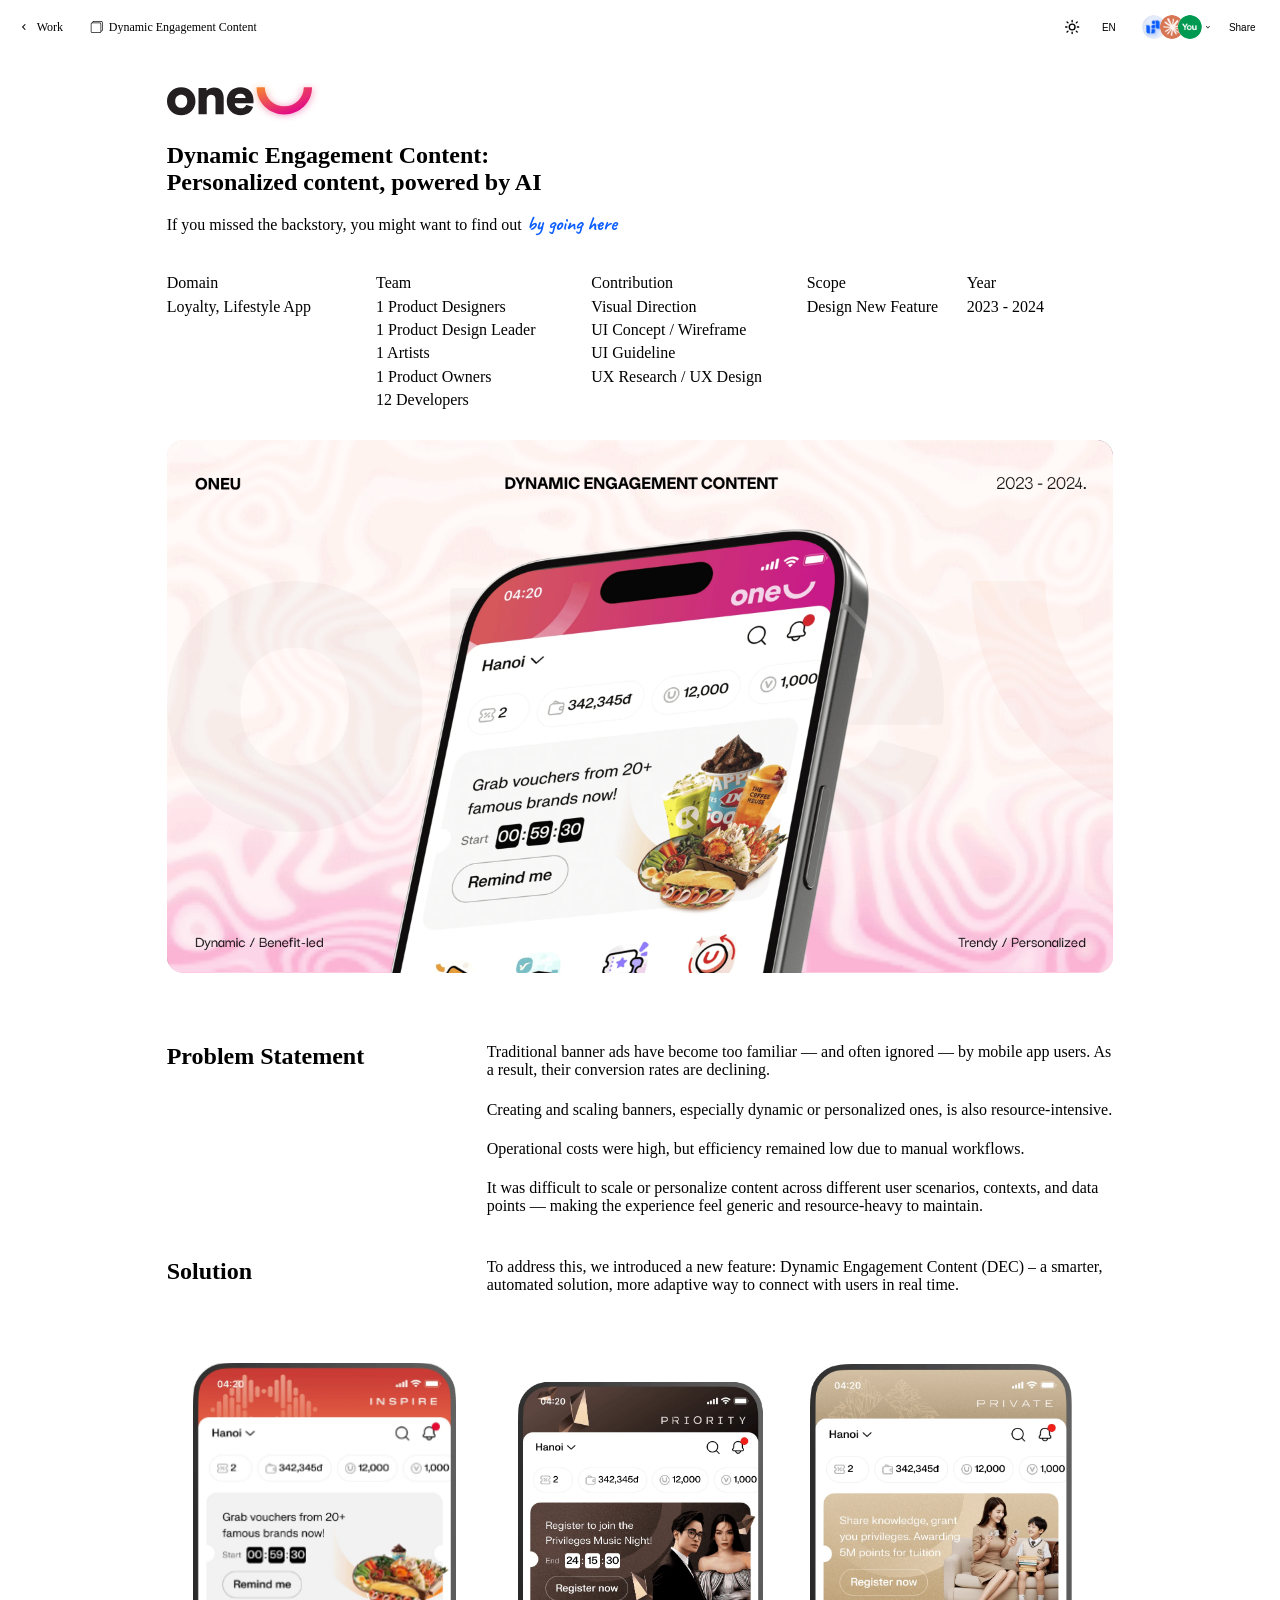
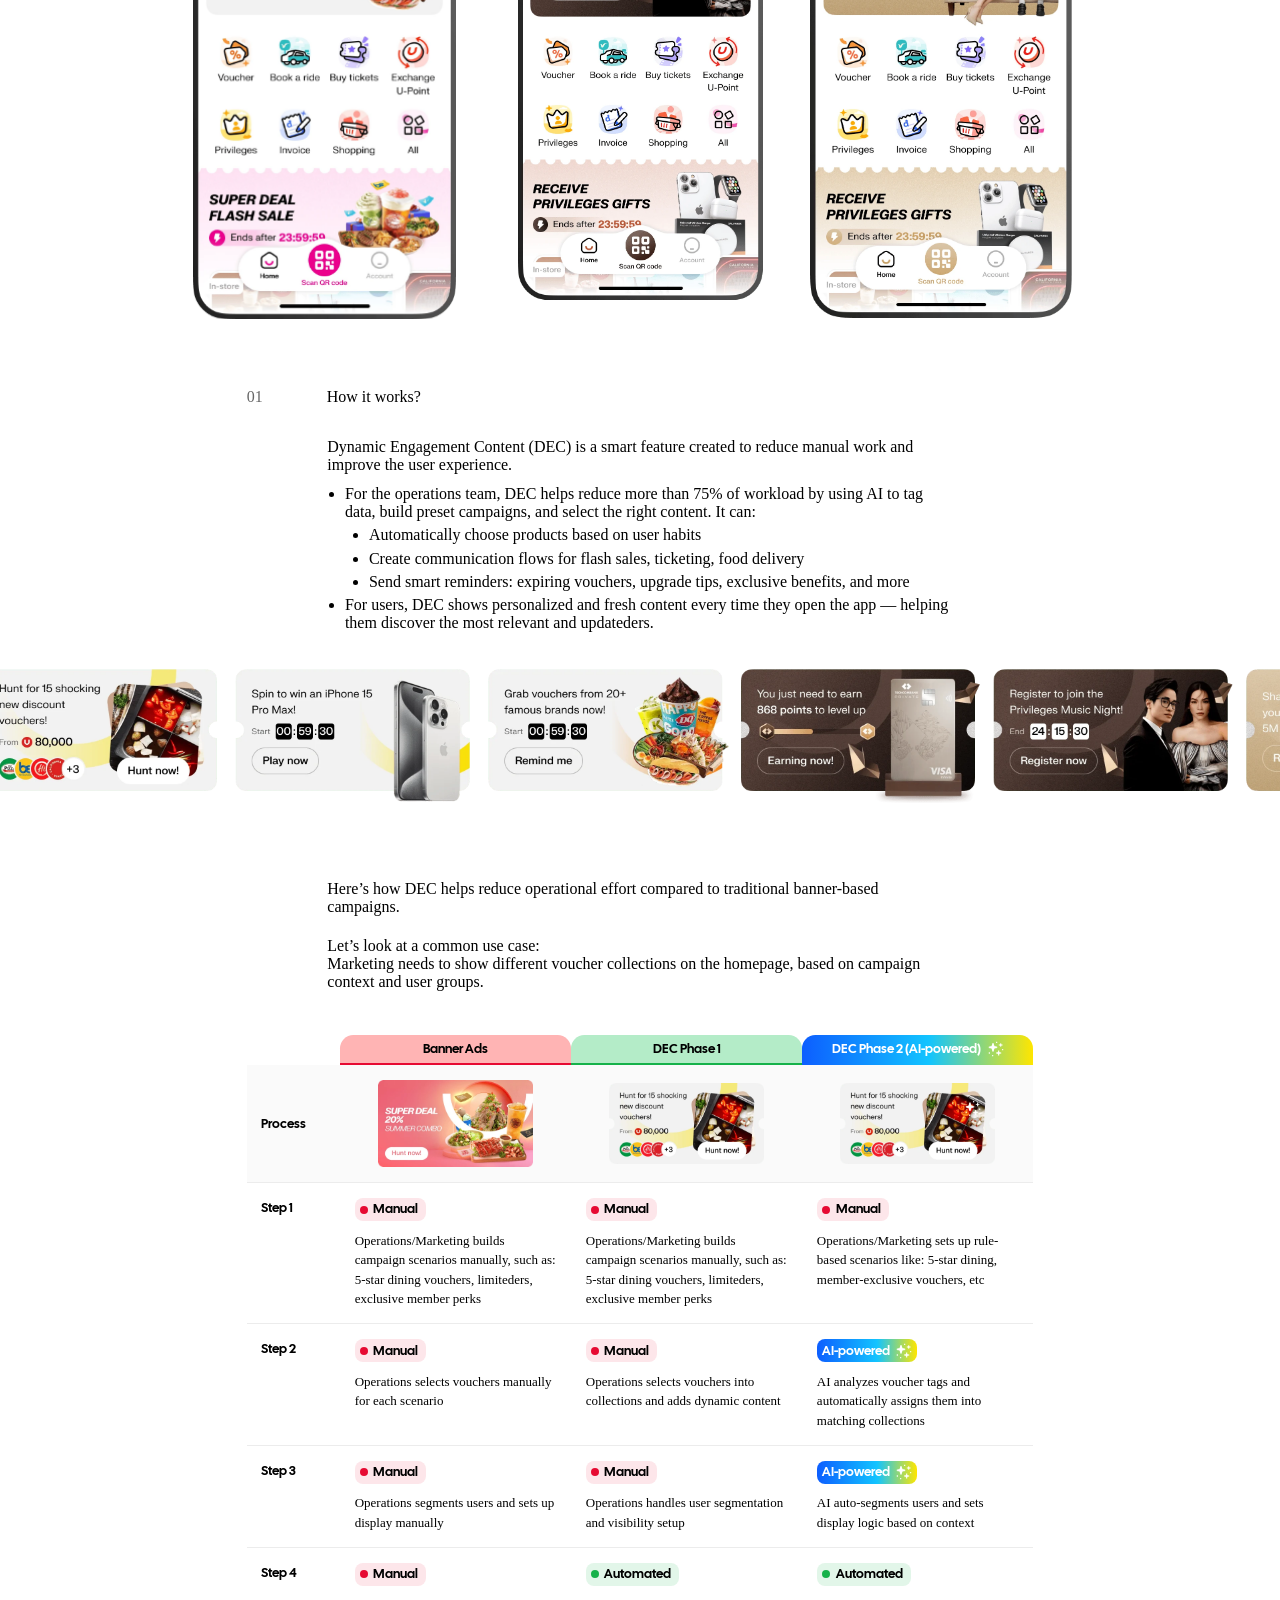
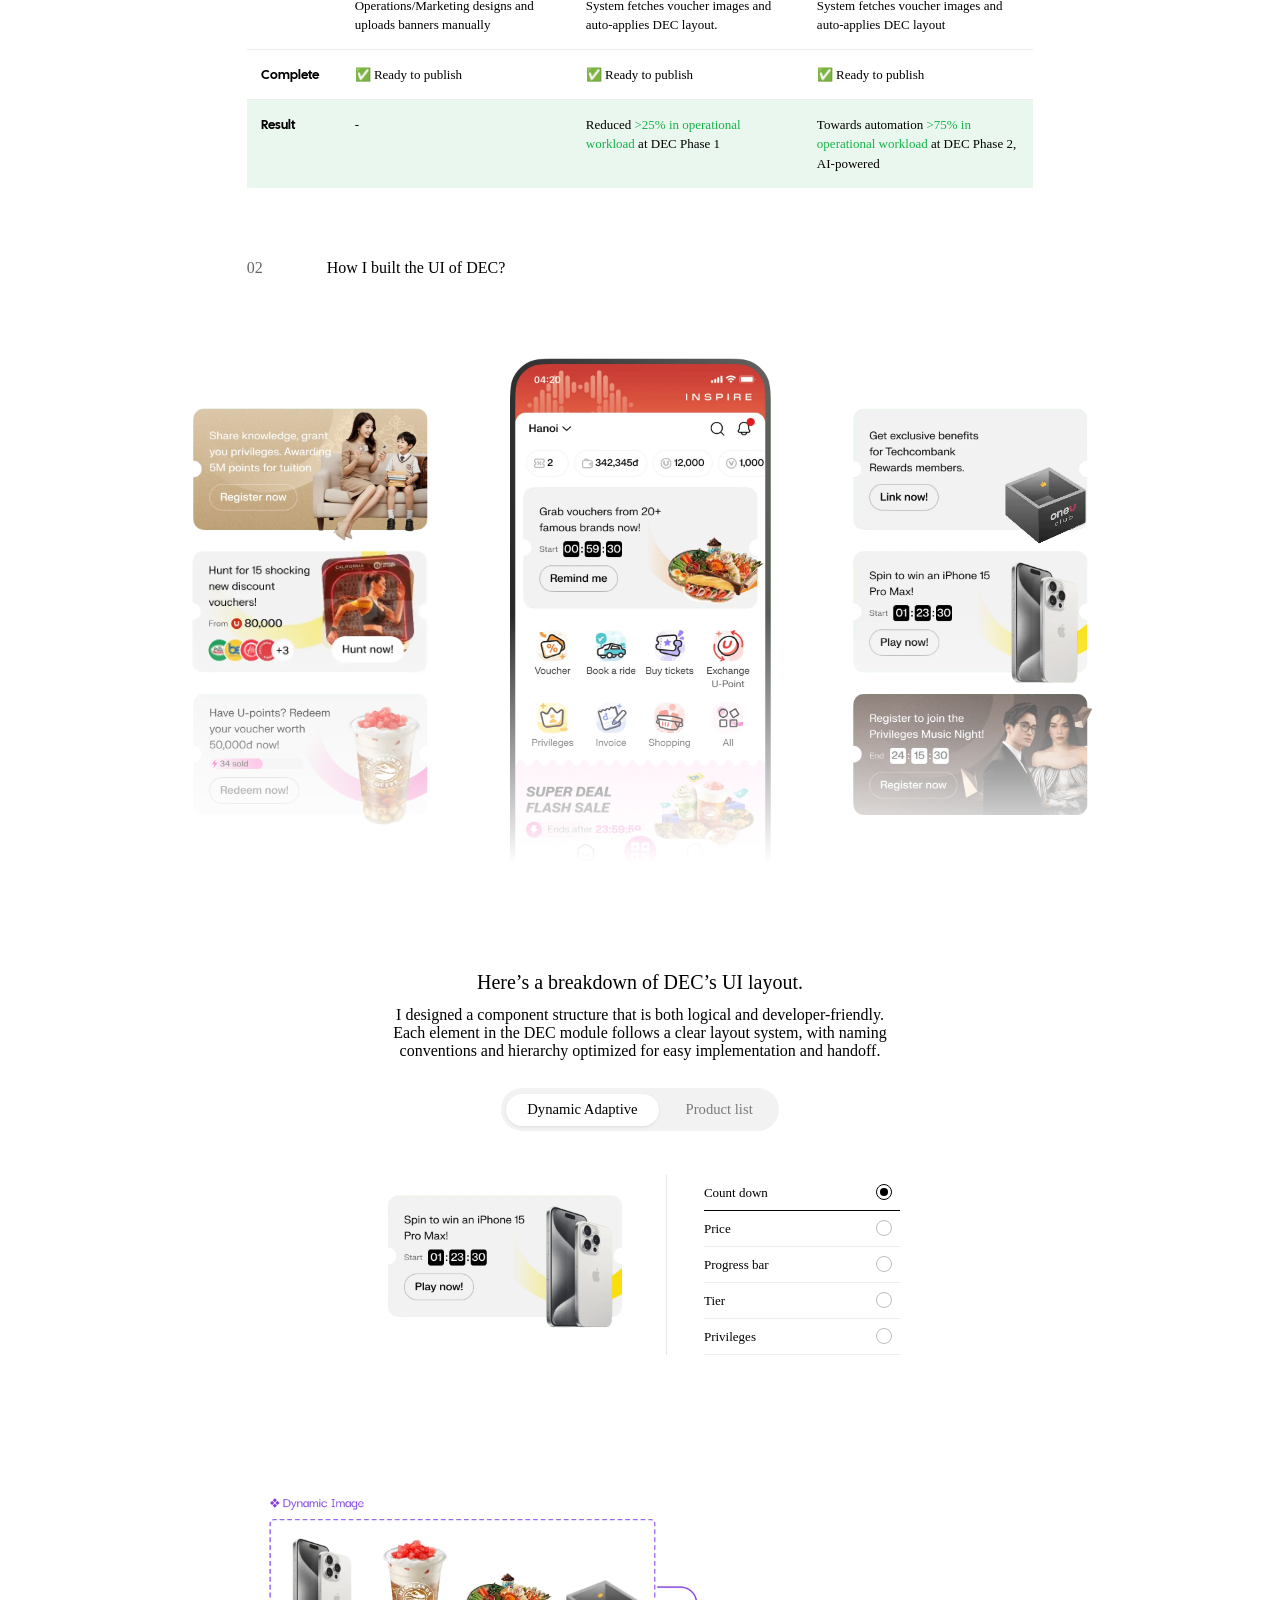
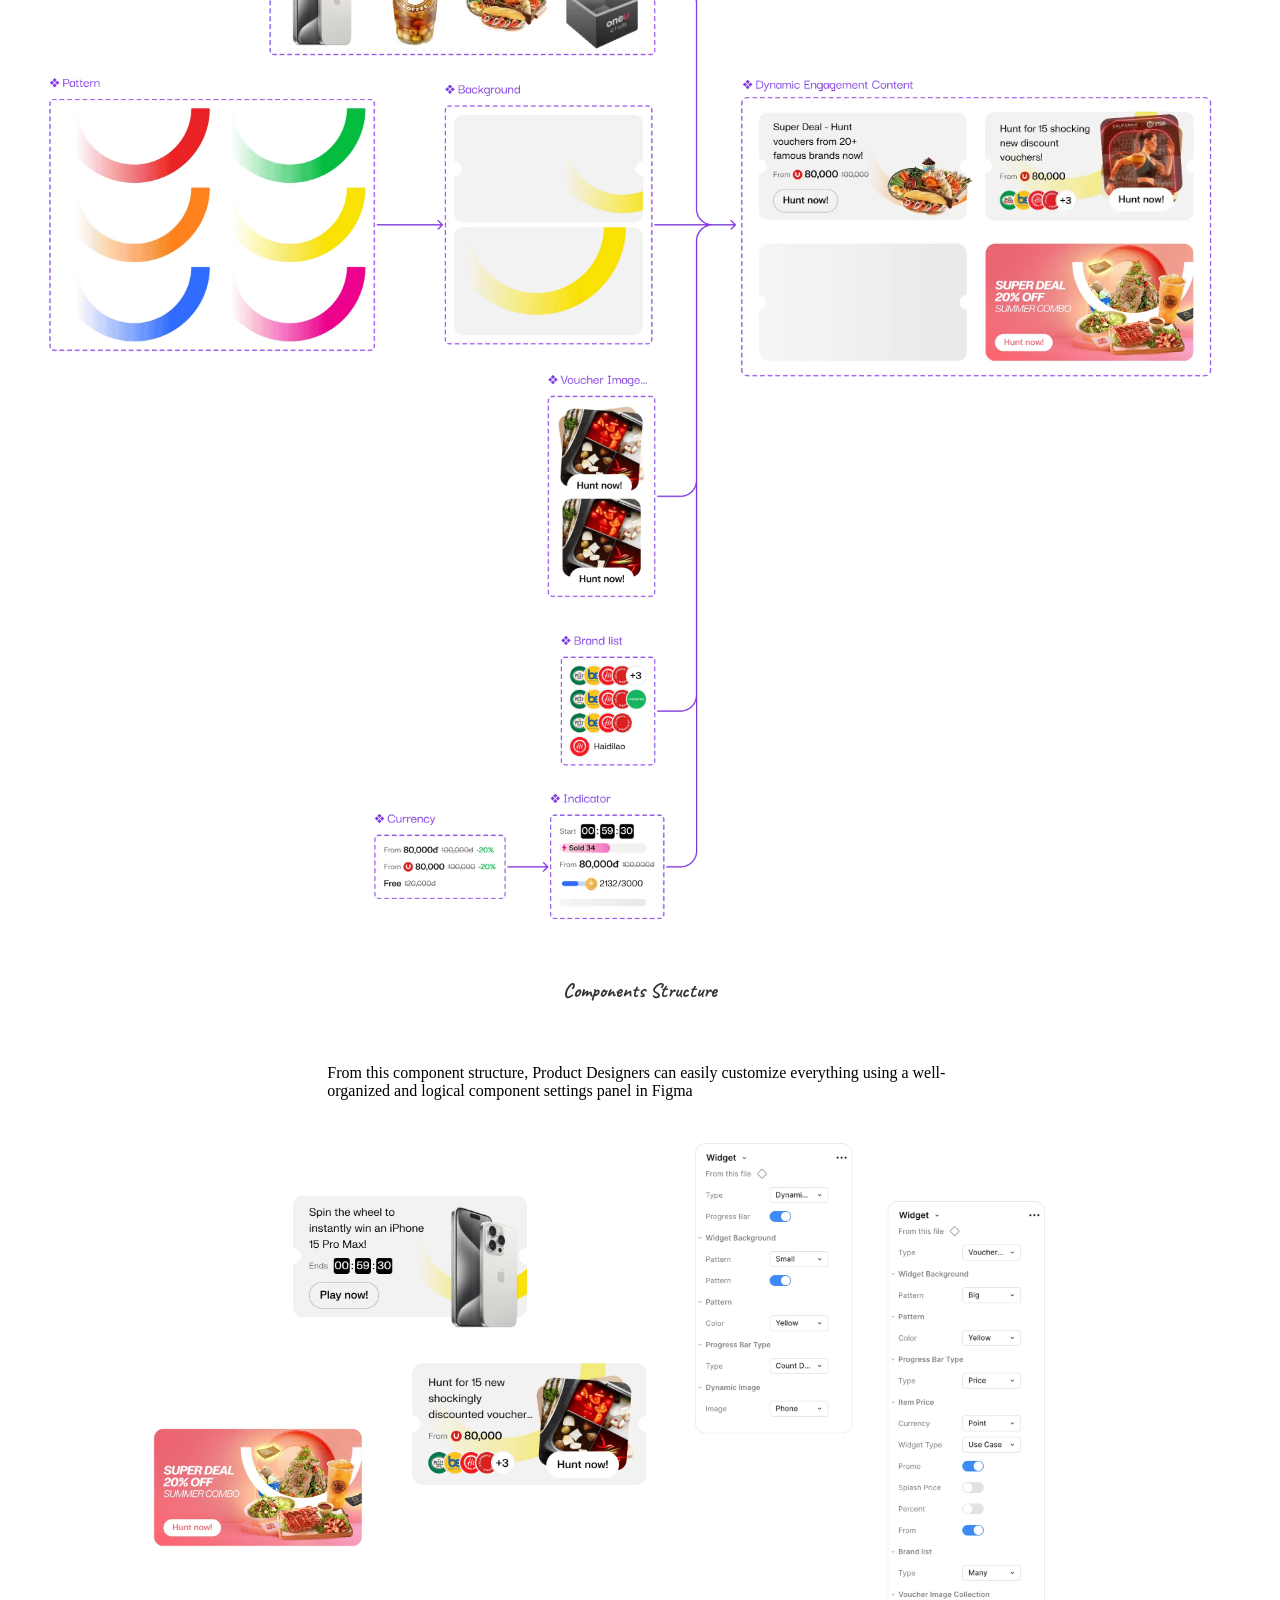
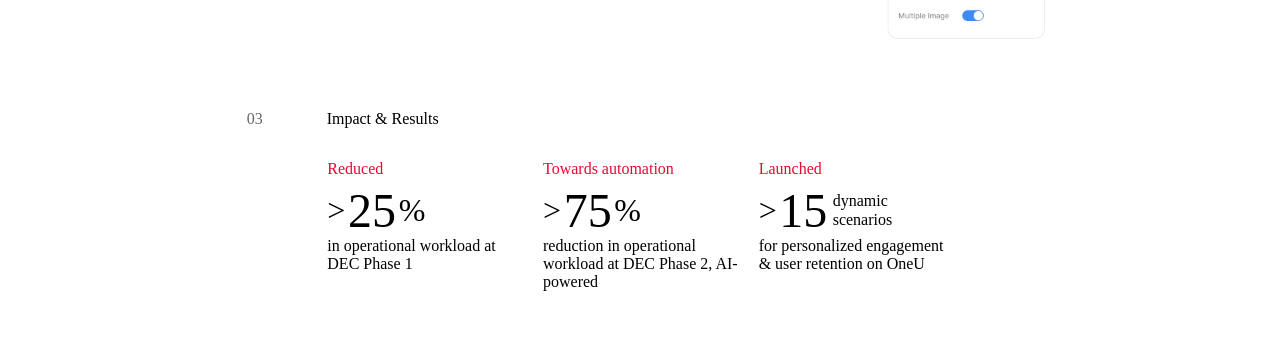
==== commit eb5d0ced: "sync: VA’s Mac mini (va) 28/11 19:26" ====
--- a/work/dec.html
+++ b/work/dec.html
@@ -10,20 +10,20 @@
 <link rel="preconnect" href="https://fonts.googleapis.com">
 <link rel="preconnect" href="https://fonts.gstatic.com" crossorigin>
 <link href="https://fonts.googleapis.com/css2?family=Cal+Sans&display=swap" rel="stylesheet">
-<link rel="stylesheet" href="../css/base/type.css?v=vfk8a">
+<link rel="stylesheet" href="../css/base/type.css?v=uxumtest2">
 <link rel="stylesheet" href="../css/base/case.css?v=vfkux1g">
 <link rel="stylesheet" href="../css/base/case-nav.css">
 <link rel="stylesheet" href="../css/base/case-marquee.css">
-<link rel="stylesheet" href="../css/pages/case-dec.css?v=dk1">
+<link rel="stylesheet" href="../css/pages/case-dec.css?v=pb16">
 <link rel="stylesheet" href="../css/base/pref-combo.css">
-<link rel="stylesheet" href="../css/base/case-dark.css?v=dk1">
-<script src="../js/pages/case-dec-i18n.js?v=1" defer></script>
+<link rel="stylesheet" href="../css/base/case-dark.css?v=dk2">
+<script src="../js/pages/case-dec-i18n.js?v=2" defer></script>
 <script src="../js/pages/lang.js?v=15" defer></script>
 <script src="../js/pages/theme.js" defer></script>
 <script src="../js/base/pill-swap.js" defer></script>
 <script src="../js/base/case-nav.js" defer></script>
 <script src="../js/base/case-marquee.js" defer></script>
-<script src="../js/pages/case-dec.js" defer></script>
+<script src="../js/pages/case-dec.js?v=3" defer></script>
 <script src="../js/base/case-sprite.js" defer></script>
 </head>
 <body class="case">
@@ -31,10 +31,10 @@
   <div class="pill-left">
     <a class="pl-back" href="../index.html" id="pl-back" aria-label="Back to home">
       <img class="pl-chev" src="../assets/shared/icons/chevron.svg" alt="">
-      <span class="pl-file"><span class="pl-track" id="pl-track"><span class="pl-item">Work</span></span></span>
+      <span class="pl-file"><span class="pl-track t-ui2-s" id="pl-track"><span class="pl-item">Work</span></span></span>
     </a>
     <span class="pl-div"></span>
-    <span class="pl-page"><img src="../assets/shared/icons/pages.svg" alt=""><span class="pl-name" data-i18n="dec.s01.1">Dynamic Engagement Content</span></span>
+    <span class="pl-page"><img src="../assets/shared/icons/pages.svg" alt=""><span class="pl-name t-ui2" data-i18n="dec.s01.1">Dynamic Engagement Content</span></span>
   </div>
   <div class="sidebar-right">
     <div class="pref-combo">
@@ -43,38 +43,38 @@
       <svg class="tt-moon" viewBox="0 0 24 24" fill="currentColor" aria-hidden="true"><path d="M20.5 14.6A8.5 8.5 0 0 1 9.4 3.5a8.5 8.5 0 1 0 11.1 11.1z"/></svg>
     </button>
     <span class="pc-div" aria-hidden="true"></span>
-    <button class="lang-toggle" type="button" aria-label="Chuyển sang tiếng Việt"><span class="lt-code lt-en">EN</span><span class="lt-code lt-vi">VI</span></button>
+    <button class="lang-toggle t-ui1" type="button" aria-label="Chuyển sang tiếng Việt"><span class="lt-code lt-en">EN</span><span class="lt-code lt-vi">VI</span></button>
     </div>
     <div class="sr-avatar"><img class="sr-av" src="../assets/shared/avatars/avatar-1.png" alt=""><img class="sr-av" src="../assets/shared/avatars/avatar-2.png" alt=""><img class="sr-av" src="../assets/shared/avatars/avatar-you.png" alt=""><img class="sr-chev" src="../assets/shared/icons/chevron.svg" alt=""></div>
-    <button class="sr-share" type="button">Share</button>
+    <button class="sr-share t-ui3" type="button">Share</button>
   </div>
 </div>
 <main class="case-main">
 
   <section class="case-s case-s--first case-s--tight dec-s01" id="s01">
     <img class="case-logo" src="../assets/work/dec/s01-logo-oneu.svg" alt="OneU logo" width="230" height="65">
-    <h1 class="case-title" data-i18n="dec.s01.2">Dynamic Engagement Content:<br>Personalized content, powered by AI</h1>
-    <p class="dec-backstory" data-i18n="dec.s01.3">If you missed the backstory, you might want to find out <a href="oneu.html">by going here →</a></p>
+    <h1 class="case-title t-h1-ux" data-i18n="dec.s01.2">Dynamic Engagement Content:<br>Personalized content, powered by AI</h1>
+    <p class="dec-backstory" data-i18n="dec.s01.3">If you missed the backstory, you might want to find out <a href="oneu.html">by going here</a></p>
     <div class="case-meta" style="margin-top:calc(56 * var(--case-u))">
       <div class="case-meta__item">
-        <p class="case-label" data-i18n="dec.s01.4">Domain</p>
-        <div class="case-value"><span data-i18n="dec.s01.5">Loyalty, Lifestyle App</span></div>
-      </div>
-      <div class="case-meta__item">
-        <p class="case-label" data-i18n="dec.s01.6">Team</p>
-        <div class="case-value"><span data-i18n="dec.s01.7">1 Product Designers</span><span data-i18n="dec.s01.8">1 Product Design Leader</span><span data-i18n="dec.s01.9">1 Artists</span><span data-i18n="dec.s01.10">1 Product Owners</span><span data-i18n="dec.s01.11">12 Developers</span></div>
-      </div>
-      <div class="case-meta__item">
-        <p class="case-label" data-i18n="dec.s01.12">Contribution</p>
-        <div class="case-value"><span data-i18n="dec.s01.13">Visual Direction</span><span data-i18n="dec.s01.14">UI Concept / Wireframe</span><span data-i18n="dec.s01.15">UI Guideline</span><span data-i18n="dec.s01.16">UX Research / UX Design</span></div>
-      </div>
-      <div class="case-meta__item">
-        <p class="case-label" data-i18n="dec.s01.17">Scope</p>
-        <div class="case-value"><span data-i18n="dec.s01.18">Design New Feature</span></div>
-      </div>
-      <div class="case-meta__item">
-        <p class="case-label" data-i18n="dec.s01.19">Year</p>
-        <div class="case-value"><span data-i18n="dec.s01.20">2023 - 2024</span></div>
+        <p class="case-label t-b2" data-i18n="dec.s01.4">Domain</p>
+        <div class="case-value t-b2"><span data-i18n="dec.s01.5">Loyalty, Lifestyle App</span></div>
+      </div>
+      <div class="case-meta__item">
+        <p class="case-label t-b2" data-i18n="dec.s01.6">Team</p>
+        <div class="case-value t-b2"><span data-i18n="dec.s01.7">1 Product Designers</span><span data-i18n="dec.s01.8">1 Product Design Leader</span><span data-i18n="dec.s01.9">1 Artists</span><span data-i18n="dec.s01.10">1 Product Owners</span><span data-i18n="dec.s01.11">12 Developers</span></div>
+      </div>
+      <div class="case-meta__item">
+        <p class="case-label t-b2" data-i18n="dec.s01.12">Contribution</p>
+        <div class="case-value t-b2"><span data-i18n="dec.s01.13">Visual Direction</span><span data-i18n="dec.s01.14">UI Concept / Wireframe</span><span data-i18n="dec.s01.15">UI Guideline</span><span data-i18n="dec.s01.16">UX Research / UX Design</span></div>
+      </div>
+      <div class="case-meta__item">
+        <p class="case-label t-b2" data-i18n="dec.s01.17">Scope</p>
+        <div class="case-value t-b2"><span data-i18n="dec.s01.18">Design New Feature</span></div>
+      </div>
+      <div class="case-meta__item">
+        <p class="case-label t-b2" data-i18n="dec.s01.19">Year</p>
+        <div class="case-value t-b2"><span data-i18n="dec.s01.20">2023 - 2024</span></div>
       </div>
     </div>
   </section>
@@ -85,17 +85,17 @@
 
   <section class="case-s" id="s03">
     <div class="case-row">
-      <h2 class="case-h2" data-i18n="dec.s03.1">Problem Statement</h2>
+      <h2 class="case-h2 t-h3-ux" data-i18n="dec.s03.1">Problem Statement</h2>
       <div>
-        <p class="case-p case-p--strong" data-i18n="dec.s03.2">Traditional banner ads have become too familiar — and often ignored — by mobile app users. As a result, their conversion rates are declining.</p>
-        <p class="case-p" data-i18n="dec.s03.3">Creating and scaling banners, especially dynamic or personalized ones, is also resource-intensive.</p>
-        <p class="case-p case-p--strong" data-i18n="dec.s03.4">Operational costs were high, but efficiency remained low due to manual workflows.</p>
-        <p class="case-p" data-i18n="dec.s03.5">It was difficult to scale or personalize content across different user scenarios, contexts, and data points — making the experience feel generic and resource-heavy to maintain.</p>
+        <p class="case-p case-p--strong t-b3-m" data-i18n="dec.s03.2">Traditional banner ads have become too familiar — and often ignored — by mobile app users. As a result, their conversion rates are declining.</p>
+        <p class="case-p t-b3" data-i18n="dec.s03.3">Creating and scaling banners, especially dynamic or personalized ones, is also resource-intensive.</p>
+        <p class="case-p case-p--strong t-b3-m" data-i18n="dec.s03.4">Operational costs were high, but efficiency remained low due to manual workflows.</p>
+        <p class="case-p t-b3" data-i18n="dec.s03.5">It was difficult to scale or personalize content across different user scenarios, contexts, and data points — making the experience feel generic and resource-heavy to maintain.</p>
       </div>
     </div>
     <div class="case-row" style="margin-top:calc(64 * var(--case-u))">
-      <h2 class="case-h2" data-i18n="dec.s03.6">Solution</h2>
-      <p class="case-p" data-i18n="dec.s03.7">To address this, we introduced a new feature: <b style="font-weight:500">Dynamic Engagement Content (DEC)</b> – a smarter, automated solution, more adaptive way to connect with users in real time.</p>
+      <h2 class="case-h2 t-h3-ux" data-i18n="dec.s03.6">Solution</h2>
+      <p class="case-p t-b3" data-i18n="dec.s03.7">To address this, we introduced a new feature: <b style="font-weight:500">Dynamic Engagement Content (DEC)</b> – a smarter, automated solution, more adaptive way to connect with users in real time.</p>
     </div>
   </section>
 
@@ -112,9 +112,9 @@
     <div class="dec-read" data-i18n="dec.s05.2"><p><strong>Dynamic Engagement Content (DEC)</strong> is a smart feature created to reduce manual work and improve the user experience.</p><ul><li><strong>For the operations team</strong>, DEC helps reduce more than <strong>75% of workload</strong> by using AI to tag data, build preset campaigns, and select the right content. It can:<ul><li>Automatically choose products based on user habits</li><li>Create communication flows for flash sales, ticketing, food delivery</li><li>Send smart reminders: expiring vouchers, upgrade tips, exclusive benefits, and more</li></ul></li><li><strong>For users</strong>, DEC shows <strong>personalized and fresh content</strong> every time they open the app — helping them discover the most relevant and updateders.</li></ul></div>
     <figure class="case-fig case-fig--bleed dec-s05__marquee case-marquee" role="img" aria-label="Strip of DEC campaign banners">
       <div class="case-marquee__track">
-        <img src="../assets/shared/case/s13-dec-banners-loop.webp" alt="" width="2274" height="214">
-        <img src="../assets/shared/case/s13-dec-banners-loop.webp" alt="" width="2274" height="214" aria-hidden="true">
-        <img src="../assets/shared/case/s13-dec-banners-loop.webp" alt="" width="2274" height="214" aria-hidden="true">
+        <img src="../assets/work/dec/s05-banners-loop.webp" alt="" width="2274" height="214">
+        <img src="../assets/work/dec/s05-banners-loop.webp" alt="" width="2274" height="214" aria-hidden="true">
+        <img src="../assets/work/dec/s05-banners-loop.webp" alt="" width="2274" height="214" aria-hidden="true">
       </div>
     </figure>
   </section>
@@ -180,11 +180,12 @@
 
   <section class="case-s dec-s07" id="s07">
     <div class="dec-head"><span class="dec-head__num">02</span><h2 class="dec-head__title" data-i18n="dec.s07.1">How I built the UI of DEC?</h2></div>
-    <figure class="dec-s07__fig"><div class="dec-s07__box"><img src="../assets/work/dec/s07-build.webp" alt="OneU home screen surrounded by DEC widgets that fade out below" width="1920" height="989"><div class="case-sprite dec-spr" style="--frames:13; --dur:5s; left:26.354%; top:57.533%; width:7.604%; height:21.739%" aria-hidden="true"><div class="case-sprite__strip" style="background-image:url(../assets/work/dec/anim-cup-strip.webp)"></div></div><div class="case-sprite dec-spr" style="--frames:13; --dur:5.28s; left:14.479%; top:35.794%; width:19.531%; height:21.638%" aria-hidden="true"><div class="case-sprite__strip" style="background-image:url(../assets/work/dec/anim-hunt-strip.webp?v=a2)"></div></div><div class="case-sprite dec-spr" style="--frames:25; --dur:5s; left:77.917%; top:14.257%; width:7.604%; height:21.739%" aria-hidden="true"><div class="case-sprite__strip" style="background-image:url(../assets/work/dec/anim-box-strip.webp)"></div></div><div class="case-sprite dec-spr" style="--frames:13; --dur:5.2s; left:52.031%; top:26.896%; width:7.760%; height:20.930%" aria-hidden="true"><div class="case-sprite__strip" style="background-image:url(../assets/work/dec/anim-food-strip.webp)"></div></div><div class="case-sprite dec-spr" style="--frames:13; --dur:5.2s; left:52.917%; top:19.515%; width:11.094%; height:29.929%" aria-hidden="true"><div class="case-sprite__strip" style="background-image:url(../assets/work/dec/anim-food-strip.webp)"></div></div></div></figure>
+    <figure class="dec-s07__fig"><div class="dec-s07__box"><img src="../assets/work/dec/s07-build.webp" alt="OneU home screen surrounded by DEC widgets that fade out below" width="1920" height="989"><div class="case-sprite dec-spr" style="--frames:13; --dur:5s; left:26.354%; top:57.533%; width:7.604%; height:21.739%" aria-hidden="true"><div class="case-sprite__strip" style="background-image:url(../assets/work/dec/anim-cup-strip.webp)"></div></div><div class="case-sprite dec-spr" style="--frames:13; --dur:5.28s; left:14.479%; top:35.794%; width:19.531%; height:21.638%" aria-hidden="true"><div class="case-sprite__strip" style="background-image:url(../assets/work/dec/anim-hunt-strip.webp?v=w1)"></div></div><div class="case-sprite dec-spr" style="--frames:25; --dur:5s; left:77.917%; top:14.257%; width:7.604%; height:21.739%" aria-hidden="true"><div class="case-sprite__strip" style="background-image:url(../assets/work/dec/anim-box-strip.webp)"></div></div><div class="case-sprite dec-spr" style="--frames:13; --dur:5.2s; left:52.031%; top:26.896%; width:7.760%; height:20.930%" aria-hidden="true"><div class="case-sprite__strip" style="background-image:url(../assets/work/dec/anim-food-strip.webp)"></div></div></div></figure>
   </section>
 
   <section class="case-s dec-s08" id="s08">
     <h3 class="dec-breakdown__title" data-i18n="dec.s08.1">Here’s a breakdown of DEC’s UI layout.</h3>
+    <div class="dec-read dec-s08__p" data-i18n="dec.s08.10"><p>I designed a component structure that is both logical and developer-friendly. Each element in the DEC module follows a clear layout system, with naming conventions and hierarchy optimized for easy implementation and handoff.</p></div>
     <div class="dec-demo" data-dec-demo>
       <div class="dec-tabs" role="tablist" aria-label="DEC layout views">
         <button class="dec-tab" role="tab" type="button" id="dec-tab-1" aria-selected="true" aria-controls="dec-pane-1" data-i18n="dec.s08.2">Dynamic Adaptive</button>
@@ -192,11 +193,11 @@
       </div>
       <div class="dec-pane dec-pane--dyn" role="tabpanel" id="dec-pane-1" aria-labelledby="dec-tab-1">
         <div class="dec-stage">
-          <img data-opt="1" src="../assets/work/dec/s08-opt1.webp" width="375" height="214" alt="DEC widget with a countdown">
-          <img data-opt="2" src="../assets/work/dec/s08-opt2.webp" width="375" height="214" alt="DEC widget with a price" hidden>
-          <img data-opt="3" src="../assets/work/dec/s08-opt3.webp" width="375" height="214" alt="DEC widget with a progress bar" hidden>
-          <img data-opt="4" src="../assets/work/dec/s08-opt4.webp" width="375" height="214" alt="DEC widget with a tier" hidden>
-          <img data-opt="5" src="../assets/work/dec/s08-opt5.webp" width="375" height="214" alt="DEC widget with privileges" hidden>
+          <div class="dec-opt" data-opt="1"><img src="../assets/work/dec/s08-opt1.webp" width="375" height="214" alt="DEC widget with a countdown"></div>
+          <div class="dec-opt" data-opt="2" hidden><img src="../assets/work/dec/s08-opt2.webp?v=g1" width="375" height="214" alt="DEC widget with a price"><img class="dec-opt__anim" src="../assets/work/dec/anim-food.webp?v=g1" alt="" aria-hidden="true" loading="lazy" style="left:60.267%;top:3.738%;width:39.733%;height:96.729%"></div>
+          <div class="dec-opt" data-opt="3" hidden><img src="../assets/work/dec/s08-opt3.webp?v=g1" width="375" height="214" alt="DEC widget with a progress bar"><img class="dec-opt__anim" src="../assets/work/dec/anim-cup.webp?v=g1" alt="" aria-hidden="true" loading="lazy" style="left:60.8%;top:0.467%;width:38.933%;height:100.467%"></div>
+          <div class="dec-opt" data-opt="4" hidden><img src="../assets/work/dec/s08-opt4.webp" width="375" height="214" alt="DEC widget with a tier"></div>
+          <div class="dec-opt" data-opt="5" hidden><img src="../assets/work/dec/s08-opt5.webp?v=g1" width="375" height="214" alt="DEC widget with privileges"><img class="dec-opt__anim" src="../assets/work/dec/anim-box.webp?v=g1" alt="" aria-hidden="true" loading="lazy" style="left:60.8%;top:0.467%;width:38.933%;height:100.467%"></div>
         </div>
         <div class="dec-vline" aria-hidden="true"></div>
         <fieldset class="dec-radios"><legend style="position:absolute;width:1px;height:1px;overflow:hidden;clip:rect(0 0 0 0)" data-i18n="dec.s08.4">Widget element</legend>
@@ -207,13 +208,12 @@
           <label class="dec-radio"><span data-i18n="dec.s08.9">Privileges</span><input type="radio" name="dec-opt" value="5"><span class="dec-radio__dot"></span></label>
         </fieldset>
       </div>
-      <div class="dec-pane dec-pane--prod" role="tabpanel" id="dec-pane-2" aria-labelledby="dec-tab-2" hidden><div class="dec-prodbox" role="img" aria-label="Product list widget: voucher photos changing"><div class="case-sprite dec-spr" style="--frames:13; --dur:5.28s; left:0; top:0; width:100%; height:100%" aria-hidden="true"><div class="case-sprite__strip" style="background-image:url(../assets/work/dec/anim-hunt-strip.webp?v=a2)"></div></div></div></div>
-    </div>
-    <div class="dec-read dec-s08__p" data-i18n="dec.s08.10"><p>I designed a component structure that is both logical and developer-friendly. Each element in the DEC module follows a clear layout system, with naming conventions and hierarchy optimized for easy implementation and handoff.</p></div>
+      <div class="dec-pane dec-pane--prod" role="tabpanel" id="dec-pane-2" aria-labelledby="dec-tab-2" hidden><div class="dec-prodbox" role="img" aria-label="Product list widget: voucher photos changing"><div class="case-sprite dec-spr" style="--frames:13; --dur:5.28s; left:0; top:0; width:100%; height:100%" aria-hidden="true"><div class="case-sprite__strip" style="background-image:url(../assets/work/dec/anim-hunt-strip.webp?v=w1)"></div></div></div></div>
+    </div>
   </section>
 
   <section class="case-s dec-s09" id="s09">
-    <div class="dec-diagram" style="margin-top:0"><div class="dec-diagram__scroll"><div class="dec-diagram__box"><img src="../assets/work/dec/s09-diagram.webp" alt="Component structure diagram: Pattern, Background, Dynamic Image, Voucher Image Collection, Brand list, Indicator and Currency feed the Dynamic Engagement Content widget" width="1920" height="1708"><div class="case-sprite dec-spr" style="--frames:13; --dur:5s; left:29.167%; top:6.792%; width:6.771%; height:11.183%" aria-hidden="true"><div class="case-sprite__strip" style="background-image:url(../assets/work/dec/anim-cup-strip.webp)"></div></div><div class="case-sprite dec-spr" style="--frames:13; --dur:5.2s; left:36.302%; top:7.143%; width:6.875%; height:10.773%" aria-hidden="true"><div class="case-sprite__strip" style="background-image:url(../assets/work/dec/anim-food-strip.webp)"></div></div><div class="case-sprite dec-spr" style="--frames:25; --dur:5s; left:43.646%; top:6.792%; width:6.771%; height:11.183%" aria-hidden="true"><div class="case-sprite__strip" style="background-image:url(../assets/work/dec/anim-box-strip.webp)"></div></div><div class="case-sprite dec-spr" style="--frames:13; --dur:5.2s; left:69.219%; top:23.302%; width:6.875%; height:10.773%" aria-hidden="true"><div class="case-sprite__strip" style="background-image:url(../assets/work/dec/anim-food-strip.webp)"></div></div><div class="case-sprite dec-spr" style="--frames:13; --dur:5.28s; left:76.458%; top:22.892%; width:17.344%; height:11.124%" aria-hidden="true"><div class="case-sprite__strip" style="background-image:url(../assets/work/dec/anim-hunt-strip.webp?v=a2)"></div></div></div></div><p class="dec-diagram__label" data-i18n="dec.s09.1">Components Structure</p></div>
+    <div class="dec-diagram" style="margin-top:0"><div class="dec-diagram__scroll"><div class="dec-diagram__box"><img src="../assets/work/dec/s09-diagram.webp" alt="Component structure diagram: Pattern, Background, Dynamic Image, Voucher Image Collection, Brand list, Indicator and Currency feed the Dynamic Engagement Content widget" width="1920" height="1708"><div class="case-sprite dec-spr" style="--frames:13; --dur:5s; left:29.167%; top:6.792%; width:6.771%; height:11.183%" aria-hidden="true"><div class="case-sprite__strip" style="background-image:url(../assets/work/dec/anim-cup-strip.webp)"></div></div><div class="case-sprite dec-spr" style="--frames:13; --dur:5.2s; left:36.302%; top:7.143%; width:6.875%; height:10.773%" aria-hidden="true"><div class="case-sprite__strip" style="background-image:url(../assets/work/dec/anim-food-strip.webp)"></div></div><div class="case-sprite dec-spr" style="--frames:25; --dur:5s; left:43.646%; top:6.792%; width:6.771%; height:11.183%" aria-hidden="true"><div class="case-sprite__strip" style="background-image:url(../assets/work/dec/anim-box-strip.webp)"></div></div><div class="case-sprite dec-spr" style="--frames:13; --dur:5.2s; left:69.219%; top:23.302%; width:6.875%; height:10.773%" aria-hidden="true"><div class="case-sprite__strip" style="background-image:url(../assets/work/dec/anim-food-strip.webp)"></div></div><div class="case-sprite dec-spr" style="--frames:13; --dur:5.28s; left:76.458%; top:22.892%; width:17.344%; height:11.124%" aria-hidden="true"><div class="case-sprite__strip" style="background-image:url(../assets/work/dec/anim-hunt-strip-alpha.webp?v=a2)"></div></div></div></div><p class="dec-diagram__label" data-i18n="dec.s09.1">Components Structure</p></div>
     <div class="dec-read dec-s10__p" data-i18n="dec.s09.2"><p>From this component structure, Product Designers can easily customize everything using a well-organized and logical component settings panel in Figma</p></div>
     <figure class="dec-panel"><img src="../assets/work/dec/s10-panel.webp" alt="Three DEC widgets next to the Figma component settings panels used to customise them" width="1347" height="743"></figure>
   </section>
--- a/css/base/type.css
+++ b/css/base/type.css
@@ -163,3 +163,18 @@
 .t-body-xl { font: var(--type-body-xl-font); letter-spacing: var(--type-body-xl-ls); }
 .t-body-s { font: var(--type-body-s-font); letter-spacing: var(--type-body-s-ls); }
 .t-body-xs { font: var(--type-body-xs-font); letter-spacing: var(--type-body-xs-ls); }
+
+/* ===== TEST (2026-11-28): every BDO Grotesk use -> Uxum. Revert = delete this whole block (BEGIN..END). ===== BEGIN */
+@font-face { font-family: "Uxum"; font-weight: 300; font-style: normal; font-display: swap; src: url("../../assets/shared/fonts/VFK-Uxum-Light.woff2?v=1b") format("woff2"); }
+@font-face { font-family: "Uxum"; font-weight: 400; font-style: normal; font-display: swap; src: url("../../assets/shared/fonts/VFK-Uxum-Regular.woff2?v=1b") format("woff2"); }
+@font-face { font-family: "Uxum"; font-weight: 700; font-style: normal; font-display: swap; src: url("../../assets/shared/fonts/VFK-Uxum-Bold.woff2?v=1b") format("woff2"); }
+/* Body text (body-* tokens, case body, plain font-family uses) stays BDO; only headings / label / marquee go Uxum. */
+:root {
+  --type-family-uxum-test: "Uxum", "BDO Grotesk", "Inter", system-ui, sans-serif;
+  --type-heading-h1-font: 500 48px/.9 var(--type-family-uxum-test);
+  --type-heading-h2-font: 500 36px/40px var(--type-family-uxum-test);
+  --type-heading-h3-font: 500 28px/32px var(--type-family-uxum-test);
+  --type-label-glyph-font: 500 20px/1 var(--type-family-uxum-test);
+  --type-display-marquee-font: 500 160px/.9 var(--type-family-uxum-test);
+}
+/* ===== TEST Uxum ===== END */
--- a/css/base/case.css
+++ b/css/base/case.css
@@ -1,10 +1,6 @@
-/* VFK - Uxum 1.002 (1B): Việt hoá Light / Regular / Bold */
-@font-face { font-family: "Uxum"; font-weight: 300; font-style: normal; font-display: swap; src: url("../../assets/shared/fonts/VFK-Uxum-Light.woff2?v=1b") format("woff2"); }
-@font-face { font-family: "Uxum"; font-weight: 400; font-style: normal; font-display: swap; src: url("../../assets/shared/fonts/VFK-Uxum-Regular.woff2?v=1b") format("woff2"); }
-@font-face { font-family: "Uxum"; font-weight: 700; font-style: normal; font-display: swap; src: url("../../assets/shared/fonts/VFK-Uxum-Bold.woff2?v=1b") format("woff2"); }
 /* ==========================================================================
    Case study frame (shared by every work/<case>.html).
-   Load after css/base/type.css. Source: Figma file L019S5a1cfWPNCtASIazaY, frame 1828:9464 (OneU).
+   Load after css/base/tokens.css. Source: Figma file L019S5a1cfWPNCtASIazaY, frame 1828:9464 (OneU).
 
    Scale: design is 1920 wide, content column 250 -> 1670 (1420). From 1024px up everything is sized in
    "design units": 1u = min(100vw, 1600px) / 1920 (so it shrinks with the viewport, never grows past 1600px).
@@ -25,14 +21,13 @@
      .case-meta           5-column meta row (Domain / Team / Contribution / Scope / Year)
        .case-meta__item     one column: .case-label + .case-value
 
-   TEXT
-     .case-title          page title h1        56u / 1.2  Cal Sans 400   (Figma Uxum Regular 56)
-     .case-h2             section heading      40u / 1.2  Cal Sans 400   (Figma Uxum Bold 40)
-     .case-p              body paragraph       22u / 32u  BDO 400, -0.01em       (Figma Darker Grotesque Medium 32)
-       .case-p--strong      bold paragraph                BDO 500        (Figma Darker Grotesque Bold 32)
-     .case-list           bullet list (ul), same size as .case-p
-     .case-label          meta label           19u / 24u  BDO 400, #b3b3b3
-     .case-value          meta value           19u / 24u  BDO 400, #000; each line is a <span> (block, 8u apart)
+   TEXT (layout + colour only; the type comes from the text style class in the HTML, css/base/tokens.css)
+     .case-title  t-h1-ux   page title h1
+     .case-h2     t-h3-ux   section heading
+     .case-p      t-b3      body paragraph (.case-p--strong + t-b3-m)
+     .case-list   t-b3      bullet list (ul)
+     .case-label  t-b2      meta label, object-tertiary
+     .case-value  t-b2      meta value, object-primary; each line is a <span> (block, 8u apart)
      .case-logo           brand logo img (svg has glow padding: sized to its natural box, nudged to align)
 
    FIGURES
@@ -41,7 +36,7 @@
        .case-fig--hero      aspect-ratio 1419/829 (OneU hero); copy this pattern for other fixed ratios
        .case-fig--bleed     full viewport width, break out of the 1420 column
 
-   Tokens: --case-u, --case-font-*, --case-*-size/lh, --case-gap. Defined here from --type-family-* (type.css untouched).
+   Tokens: --case-u, --case-gap, --case-w. Type scale: --u = --case-u (0px below 1024 so text styles sit on their floor).
    ========================================================================== */
 
 :root {
@@ -51,21 +46,8 @@
   --case-gap: calc(106 * var(--case-u));
   --case-col-gap: calc(20 * var(--case-u));
 
-  --case-font-display: "Uxum", var(--type-family-cal);   /* TEST: Uxum Regular (Figma font); revert to var(--type-family-cal) */
-  --case-font-text: var(--type-family-bdo);
-
-  --case-title-size: max(34px, calc(56 * var(--case-u)));
-  --case-h2-size: max(26px, calc(40 * var(--case-u)));
-  --case-p-size: 14px;   /* body text: fixed 14 (user chốt; 16+ đọc to quá) */
-  --case-p-lh: calc(32 / 22);
-  --case-p-ls: -0.01em;
-  --case-meta-size: max(13px, calc(19 * var(--case-u)));
-  --case-meta-lh: calc(24 / 19);
-
-  --case-ink: #000;
-  --case-ink-soft: #b3b3b3;
-  --case-ink-secondary: rgba(0, 0, 0, .6);   /* màu chữ body: 1 tone trên --text-secondary (.5), = --case-ink-muted dark */
-  --case-card-bg: linear-gradient(180deg, #f9f9f9, #fff);
+  --u: var(--case-u);            /* text style scale (css/base/tokens.css) */
+  --theme-canvas: #fff;          /* case pages keep a plain white page in light mode (user, 2026-11-15); dark stays #212121 */
   --case-card-radius: calc(64 * var(--case-u));
 }
 
@@ -78,11 +60,9 @@
 /* ---------- page: dot background (Figma Background 3750:31824: #f8f8f8 + 2x2 #ddd dot every 16px) ---------- */
 .case {
   margin: 0;
-  color: var(--case-ink);
-  font-family: var(--case-font-text);
-  font-weight: 400;
-  background-color: #fff;
-  /* dot grid removed (user, 2026-11-15): plain white (#fff) */
+  color: var(--object-primary);
+  font-family: var(--font-bdo);
+  background-color: var(--bg-canvas);
   overflow-x: clip;
   -webkit-font-smoothing: antialiased;
 }
@@ -105,21 +85,14 @@
 .case-meta__item { min-width: 0; }
 
 /* ---------- text ---------- */
-.case-title { font-family: var(--case-font-display); font-weight: 400; font-size: var(--case-title-size); line-height: 1.2; letter-spacing: 0; text-wrap: balance; }
-.case-h2 { font-family: var(--case-font-display); font-weight: 400; font-size: var(--case-h2-size); line-height: 1.2; letter-spacing: 0; }
-.case-p, .case-list { font-family: var(--case-font-text); font-weight: 400; font-size: var(--case-p-size); line-height: var(--case-p-lh); letter-spacing: var(--case-p-ls); }
+.case-title { text-wrap: balance; }
 .case-p + .case-p { margin-top: calc(32 * var(--case-u)); }
-/* MÀU CHỮ BODY: mọi chữ body (kể cả chữ nhấn strong) dùng --case-ink-secondary. Class body riêng của case nào thì thêm vào đây,
-   không tự đặt màu trong css/pages (dark mode chỉ cần đổi token). Tiêu đề, meta value, bảng, chú thích Caveat giữ màu riêng. */
-.case-p, .case-list, .oneu-p24, .oneu-s05__desc, .oneu-stat__desc, .dec-read, .dec-backstory, .dec-stat__desc { color: var(--case-ink-secondary); }
-.case-p--strong { font-weight: 500; }
-/* Tiếng Việt nhiều dấu chồng: giãn dòng hơn bản EN */
-:root:lang(vi) :is(.case-p, .case-list, .oneu-p24, .dec-read) { line-height: 1.65; }
+/* MÀU CHỮ BODY: mọi chữ body (kể cả chữ nhấn strong) dùng --object-secondary. Class body riêng của case nào thì thêm vào đây. */
+.case-p, .case-list, .oneu-p24, .oneu-s05__desc, .oneu-stat__desc, .dec-read, .dec-backstory, .dec-stat__desc { color: var(--object-secondary); }
 .case-list { list-style: disc; padding-left: 1.1em; }
 .case-list li + li { margin-top: calc(8 * var(--case-u)); }
-.case-label, .case-value { font-family: var(--case-font-text); font-weight: 400; font-size: var(--case-meta-size); line-height: var(--case-meta-lh); letter-spacing: 0; }
-.case-label { color: var(--case-ink-soft); margin-bottom: calc(9 * var(--case-u)); }
-.case-value { color: var(--case-ink); }
+.case-label { color: var(--object-tertiary); margin-bottom: calc(9 * var(--case-u)); }
+.case-value { color: var(--object-primary); }
 .case-value > span { display: block; }
 .case-value > span + span { margin-top: calc(8 * var(--case-u)); }
 
@@ -129,7 +102,7 @@
 
 /* ---------- figures ---------- */
 .case-fig img { width: 100%; height: auto; }
-.case-fig--card { background: var(--case-card-bg); border-radius: var(--case-card-radius); overflow: hidden; }
+.case-fig--card { background: var(--paint-card); border-radius: var(--case-card-radius); overflow: hidden; }
 .case-fig--hero { aspect-ratio: 1419 / 829; }   /* keeps the card size while the image is missing */
 .case-fig--bleed { width: var(--case-vw); margin-left: calc(50% - var(--case-vw) / 2); }
 .case-fig--bleed img { width: 100%; }
@@ -138,13 +111,11 @@
 @media (max-width: 1023px) {
   :root {
     --case-u: 1px;
+    --u: 0px;            /* text styles sit on their mobile floor */
+    --b1-size: 16px;
+    --b2-size: 14px;
     --case-w: 100%;
     --case-gap: 64px;
-    --case-title-size: 34px;
-    --case-h2-size: 28px;
-    --case-p-size: 14px;
-    --case-p-lh: 1.45;
-    --case-meta-size: 14px;
     --case-card-radius: 24px;
   }
   .case-main { width: auto; margin: 0; padding: 0 20px; }
--- a/css/base/case-nav.css
+++ b/css/base/case-nav.css
@@ -2,16 +2,11 @@
    Figma L019S5a1cfWPNCtASIazaY: figjam.pill.left 3794:49893 (hover 3794:71635), Right Sidebar 3794:49860.
    Same look/classes as css/pages/thumb.css (.pl-*, .sidebar-right, .sr-*), but home's thumb.css is not loaded here.
    Scale: home uses --chrome-scale = min(viewport / 1920, .9); here the same, floored at .75 so it stays readable on phones. */
-.case-nav {
-  --s: clamp(.75, tan(atan2(100vw, 1920px)), .9);
-  --bg-white: #fff; --border-default: #e6e6e6; --text-default: rgba(0, 0, 0, .9);
-  --purple: #9747ff; --bg-subtle: #f0f0f0; --chrome-drop: drop-shadow(0 1px 1.5px rgba(0, 0, 0, .1));
-}
+.case-nav { --s: clamp(.75, tan(atan2(100vw, 1920px)), .9); }
 .pill-left, .sidebar-right {
   position: fixed; z-index: 50; scale: var(--s); pointer-events: none; box-sizing: border-box;
   top: calc(12px * var(--s)); display: flex; align-items: center;
-  background: var(--bg-white); filter: var(--chrome-drop);
-  font-family: var(--type-family-inter, "Inter", system-ui, sans-serif);
+  background: var(--bg-layer-1); filter: var(--shadow-chrome-drop);
 }
 .pill-left {
   left: calc(12px * var(--s)); transform-origin: 0 0; height: 48px; padding: 8px; border-radius: 13px;
@@ -19,22 +14,20 @@
 }
 .pl-back {
   display: flex; align-items: center; flex: none; height: 32px; padding: 0 4px 0 0; border-radius: 5px;
-  color: var(--text-default); text-decoration: none; pointer-events: auto; cursor: pointer;
+  color: var(--object-primary); text-decoration: none; pointer-events: auto; cursor: pointer;
   -webkit-tap-highlight-color: transparent;
 }
-.pl-back:focus-visible { outline: 2px solid #0d99ff; outline-offset: 0; }
+.pl-back:focus-visible { outline: 2px solid var(--border-selected); outline-offset: 0; }
 .pl-chev { width: 24px; height: 24px; margin-right: -3px; rotate: 90deg; flex: none; }
 .pl-file { display: flex; align-items: center; height: 32px; padding: 0 8px; }
-.pl-track {
-  display: grid; font: 600 13px/22px var(--type-family-inter, "Inter", system-ui, sans-serif); white-space: nowrap;
-}
+.pl-track { display: grid; white-space: nowrap; color: var(--object-primary); }   /* t-ui2-s */
 .pl-item { grid-area: 1 / 1; justify-self: start; }
 .pl-div { flex: none; width: 1px; height: 48px; margin: 0 8px; background: var(--border-default); }
 .pl-page { display: flex; align-items: center; min-width: 0; height: 32px; padding: 0 4px; }
 .pl-page img { width: 24px; height: 24px; flex: none; }
 .pl-name {
   min-width: 0; margin: 0 4px; overflow: hidden; text-overflow: ellipsis; white-space: nowrap;
-  font: 400 13px/22px var(--type-family-inter, "Inter", system-ui, sans-serif); color: var(--text-strong, #000);
+  color: var(--object-primary);   /* t-ui2 */
 }
 .sidebar-right {
   right: calc(12px * var(--s)); transform-origin: 100% 0; width: max-content; justify-content: flex-end; gap: 8px;
@@ -46,8 +39,7 @@
 .sr-chev { width: 16px; height: 16px; display: block; }
 .sr-share {
   height: 32px; padding: 4px 12px; border: 0; border-radius: 8px; cursor: default;
-  background: var(--purple); color: #fff; font: 500 11px/16px var(--type-family-inter, "Inter", system-ui, sans-serif);
-  letter-spacing: .005em; white-space: nowrap;
+  background: var(--bg-accent); color: var(--object-onbrand); white-space: nowrap;   /* t-ui3 */
 }
 /* room under the fixed bar for the first section */
 @media (max-width: 1023px) { .case .case-s--first { padding-top: 96px; } }
--- a/css/pages/case-dec.css
+++ b/css/pages/case-dec.css
@@ -1,8 +1,16 @@
 /* DEC case study (work/dec.html). Figma frame 2153:33544 (1920 wide). Everything is in design units: 1u = var(--case-u).
    Shared pieces (nav, marquee, fade masks, grids) come from case.css / case-nav.css / case-marquee.css. Prefix: dec-. */
-.dec-backstory { display: flex; align-items: center; gap: calc(8 * var(--case-u)); margin: calc(18 * var(--case-u)) 0 0; font-family: var(--case-font-text); font-size: var(--case-p-size); line-height: 1.4; letter-spacing: var(--case-p-ls); }
+.dec-backstory { display: flex; align-items: baseline; gap: calc(8 * var(--case-u)); margin: calc(18 * var(--case-u)) 0 0; font-family: var(--case-font-text); font-size: var(--case-p-size); line-height: 1.4; letter-spacing: var(--case-p-ls); }
 .dec-backstory a { font-family: var(--type-family-caveat, "Caveat", cursive); font-weight: 700; font-size: max(20px, calc(28 * var(--case-u))); color: #0d5eff; text-decoration: none; white-space: nowrap; }
+.dec-backstory a { display: inline-flex; align-items: baseline; }
 .dec-backstory a:hover { text-decoration: underline; }
+/* arrow vẽ tay bằng SVG (ký tự → của Caveat xấu): ẩn, hover mới trượt ra (user, 2026-11-28) */
+.dec-backstory a::after { content: ""; flex: none; align-self: auto; position: relative; top: .03em;   /* tâm arrow = giữa x-height Caveat (~.4em) */ width: 0; height: .46em; margin-left: 0; opacity: 0; transform: translateX(-.25em); background: currentColor;
+  -webkit-mask: url("data:image/svg+xml,%3Csvg xmlns='http://www.w3.org/2000/svg' viewBox='0 0 18 14' fill='none' stroke='%23000' stroke-width='2.6' stroke-linecap='round' stroke-linejoin='round'%3E%3Cpath d='M2 7.4c4.4-.3 9-.5 13.6-.3'/%3E%3Cpath d='M11 2.4c1.7 1.5 3.2 2.8 4.8 4.6-1.7 1.4-3.2 2.8-4.6 4.6'/%3E%3C/svg%3E") center / contain no-repeat;
+          mask: url("data:image/svg+xml,%3Csvg xmlns='http://www.w3.org/2000/svg' viewBox='0 0 18 14' fill='none' stroke='%23000' stroke-width='2.6' stroke-linecap='round' stroke-linejoin='round'%3E%3Cpath d='M2 7.4c4.4-.3 9-.5 13.6-.3'/%3E%3Cpath d='M11 2.4c1.7 1.5 3.2 2.8 4.8 4.6-1.7 1.4-3.2 2.8-4.6 4.6'/%3E%3C/svg%3E") center / contain no-repeat;
+  transition: width .25s cubic-bezier(.2, .8, .2, 1), margin-left .25s cubic-bezier(.2, .8, .2, 1), opacity .2s, transform .25s cubic-bezier(.2, .8, .2, 1); }
+.dec-backstory a:is(:hover, :focus-visible)::after { width: .6em; margin-left: .25em; opacity: 1; transform: none; }
+@media (hover: none) { .dec-backstory a::after { width: .6em; margin-left: .25em; opacity: 1; transform: none; } }
 .dec-head { display: flex; gap: calc(40 * var(--case-u)); margin: 0 0 calc(48 * var(--case-u)) calc(120 * var(--case-u)); font-family: var(--case-font-display); font-size: var(--case-title-size); line-height: 1.2; font-weight: 400; }
 .dec-head__num { width: calc(80 * var(--case-u)); flex: none; color: #666; }
 .dec-head__title { margin: 0; font: inherit; color: #000; }
@@ -20,6 +28,7 @@
 .dec-phones.is-primed .dec-phone { will-change: transform, opacity; }
 .dec-phone img { width: 100%; height: auto; display: block; }
 .dec-s05__marquee { margin-top: calc(48 * var(--case-u)); }
+@media (min-width: 1024px) { .dec-s05__marquee.case-fig--bleed { width: 100vw; margin-left: calc(50% - 50vw); } }   /* full màn, bỏ trần 1600 (user, 2026-11-28) */
 .dec-tablewrap { width: calc(1180 * var(--case-u)); margin: calc(66 * var(--case-u)) 0 0 calc(120 * var(--case-u)); }
 .dec-table { width: 100%; border-collapse: separate; border-spacing: 0; table-layout: fixed; font-family: var(--case-font-text); font-size: max(13px, calc(19 * var(--case-u))); line-height: 1.5; letter-spacing: 0; color: #000; background: #fff; }
 .dec-table col.c0 { width: 11.864%; }
@@ -37,6 +46,8 @@
 .dec-table tr.is-result th, .dec-table tr.is-result td { background: #eaf7ee; }
 .dec-table tr.is-result th { font-weight: 500; }
 .dec-table b { font-weight: 500; color: #16b24a; }
+/* cột tiêu đề + nhãn hàng: Cal Sans cỡ nhỏ (user, 2026-11-28) */
+.dec-th, .dec-table th[scope=row], .dec-chip { font-family: var(--type-family-cal); font-weight: 400 !important; font-size: max(13px, calc(17 * var(--case-u))); letter-spacing: 0; }
 .dec-chip { display: inline-flex; align-items: center; gap: calc(8 * var(--case-u)); margin-bottom: calc(14 * var(--case-u)); padding: calc(4 * var(--case-u)) calc(12 * var(--case-u)) calc(4 * var(--case-u)) calc(8 * var(--case-u)); border-radius: calc(12 * var(--case-u)); font-weight: 500; line-height: 1.4; }
 .dec-chip::before { content: ""; width: 8px; height: 8px; border-radius: 50%; background: currentColor; flex: none; }
 .dec-chip--manual { background: #fde6ea; color: #e60a32; }
@@ -49,9 +60,9 @@
 .dec-cell { display: block; }
 .dec-s07 { margin-bottom: 0; }
 .dec-s07__fig { width: var(--case-vw); margin-left: calc(50% - var(--case-vw) / 2); }
-.dec-s07__box { position: relative; -webkit-mask-image: linear-gradient(to bottom, #000 46%, transparent 84%); mask-image: linear-gradient(to bottom, #000 46%, transparent 84%); }
+.dec-s07__box { position: relative; background: #fff; border-radius: calc(24 * var(--case-u)); overflow: hidden; /* nền trắng cả ở dark, khỏi lộ viền sprite */ -webkit-mask-image: linear-gradient(to bottom, #000 46%, transparent 84%); mask-image: linear-gradient(to bottom, #000 46%, transparent 84%); }
 .dec-s07__box img { width: 100%; height: auto; display: block; }
-.dec-breakdown__title { margin: 0; text-align: center; font-family: var(--case-font-text); font-weight: 500; font-size: max(17px, calc(24 * var(--case-u))); line-height: 1.4; letter-spacing: var(--case-p-ls); }
+.dec-breakdown__title { margin: 0; text-align: center; font-family: var(--case-font-display); font-weight: 400; font-size: max(20px, calc(28 * var(--case-u))); line-height: 1.3; letter-spacing: 0; }  /* h3: Uxum Regular, dưới h2 (40u) một bậc */
 .dec-demo { width: calc(861 * var(--case-u)); margin: calc(43 * var(--case-u)) auto 0; }
 .dec-tabs { display: flex; gap: calc(8 * var(--case-u)); width: fit-content; margin: 0 auto; padding: calc(8 * var(--case-u)); border-radius: 999px; background: #f2f2f2; }
 .dec-tab { appearance: none; border: 0; cursor: pointer; padding: calc(10 * var(--case-u)) calc(32 * var(--case-u)); border-radius: 999px; background: transparent; font-family: var(--case-font-text); font-weight: 500; font-size: max(14px, calc(22 * var(--case-u))); line-height: 1.3; color: #7a7a7a; transition: background .2s, color .2s; }
@@ -61,9 +72,13 @@
 .dec-pane[hidden] { display: none; }
 .dec-pane--dyn { display: grid; grid-template-columns: calc(430 * var(--case-u)) 1px 1fr; column-gap: 0; align-items: start; }
 .dec-pane--dyn[hidden] { display: none; }
+/* cụm Dynamic Adaptive: thẻ trắng có padding, light/dark đều trắng → chữ, radio luôn tối */
+.dec-pane--dyn, .dec-pane--prod { box-sizing: border-box; min-height: calc(324 * var(--case-u)); padding: calc(32 * var(--case-u)) calc(40 * var(--case-u)); background: #fff; border-radius: calc(24 * var(--case-u)); color: #000; }  /* 2 tab cùng một thẻ trắng, cùng cao → đổi tab không nhảy */
 .dec-stage { position: relative; padding-top: calc(23 * var(--case-u)); }
-.dec-stage img { display: block; width: calc(375 * var(--case-u)); height: auto; }
-.dec-stage img[hidden] { display: none; }
+.dec-opt { position: relative; width: calc(375 * var(--case-u)); }
+.dec-opt[hidden] { display: none; }
+.dec-opt > img { display: block; width: 100%; height: auto; }
+.dec-opt > .dec-opt__anim { position: absolute; height: auto; object-fit: cover; }  /* GIF đè đúng ô ảnh động trong widget (vị trí theo Figma) */
 .dec-vline { align-self: stretch; background: #e6e6e6; }
 .dec-radios { margin: 0 0 0 calc(55 * var(--case-u)); padding: 0; border: 0; min-width: 0; }
 .dec-radio { position: relative; display: flex; align-items: center; justify-content: space-between; height: calc(52 * var(--case-u)); min-height: 36px; padding: 0 calc(12 * var(--case-u)) 0 0; border-bottom: 1px solid #ececec; font-family: var(--case-font-text); font-size: max(13px, calc(16 * var(--case-u))); line-height: 1; cursor: pointer; }
@@ -73,9 +88,9 @@
 .dec-radio input:checked ~ .dec-radio__dot::after { content: ""; position: absolute; inset: 3px; border-radius: 50%; background: #000; }
 .dec-radio:has(input:checked) { font-weight: 500; border-bottom-color: #000; }
 .dec-radio:has(input:focus-visible) .dec-radio__dot { outline: 2px solid #0d5eff; outline-offset: 2px; }
-.dec-pane--prod { display: flex; justify-content: center; padding-top: calc(23 * var(--case-u)); }
+.dec-pane--prod { display: flex; justify-content: center; align-items: center; }
 .dec-pane--prod[hidden] { display: none; }
-.dec-s08__p { margin-top: calc(100 * var(--case-u)); }
+.dec-s08__p { width: calc(760 * var(--case-u)); margin: calc(16 * var(--case-u)) auto 0; text-align: center; }  /* đoạn dẫn ngay dưới tiêu đề s08, căn giữa */
 .dec-diagram { margin-top: calc(113 * var(--case-u)); }
 .dec-diagram__scroll { width: var(--case-vw); margin-left: calc(50% - var(--case-vw) / 2); }
 .dec-diagram__box { position: relative; width: 100%; }
@@ -106,21 +121,23 @@
   .dec-tablewrap { width: calc(100% + 40px); margin: 32px -20px 0; overflow-x: auto; padding: 0 20px; }
   .dec-table { min-width: 760px; font-size: 14px; }
   .dec-table th, .dec-table td { padding: 14px; }
-  .dec-th { height: 34px; font-size: 14px; border-radius: 12px 12px 0 0; }
+  .dec-table th[scope=row], .dec-chip { font-size: 13px; }
+  .dec-th { height: 34px; font-size: 13px; border-radius: 12px 12px 0 0; }
   .dec-chip { gap: 6px; padding: 3px 10px 3px 8px; border-radius: 10px; margin-bottom: 8px; }
   .dec-s07__fig { width: 100vw; overflow: hidden; margin-left: -20px; }
   .dec-s07__box { width: 230%; max-width: none; margin-left: -65%; }
-  .dec-breakdown__title { font-size: 18px; }
+  .dec-breakdown__title { font-size: 20px; }
   .dec-demo { width: 100%; margin-top: 24px; }
   .dec-tab { padding: 8px 18px; font-size: 14px; }
   .dec-pane { margin-top: 20px; }
   .dec-pane--dyn { grid-template-columns: 1fr; row-gap: 20px; }
+  .dec-pane--dyn, .dec-pane--prod { min-height: 0; padding: 20px 16px; border-radius: 16px; }
   .dec-vline { display: none; }
   .dec-stage { padding-top: 0; }
-  .dec-stage img { width: min(375px, 100%); margin: 0 auto; }
+  .dec-opt { width: min(375px, 100%); margin: 0 auto; }
   .dec-radios { margin: 0; }
   .dec-radio { height: 44px; font-size: 14px; }
-  .dec-s08__p { margin-top: 48px; }
+  .dec-s08__p { width: auto; margin: 12px 0 0; }
   .dec-diagram { margin-top: 32px; }
   .dec-diagram__scroll { width: calc(100% + 40px); margin-left: -20px; overflow-x: auto; padding: 0 20px; -webkit-overflow-scrolling: touch; }
   .dec-diagram__box { width: 960px; }
@@ -140,5 +157,6 @@
 .dec-hero__stage { position: relative; isolation: isolate; aspect-ratio: 1419 / 798; }
 .dec-hero__stage > img { position: absolute; inset: 0; width: 100%; height: 100%; }
 .case-sprite.dec-noise { mix-blend-mode: soft-light; opacity: .5; border-radius: 1.691% / 3.008%; }
-.dec-prodbox { position: relative; flex: none; align-self: flex-start; width: calc(375 * var(--case-u)); aspect-ratio: 375 / 214; }
+.dec-prodbox { position: relative; flex: none; width: calc(375 * var(--case-u)); aspect-ratio: 375 / 214; background: #fff; border-radius: calc(16 * var(--case-u)); overflow: hidden; }
+/* ảnh Product list giữ nền trắng gốc → bọc khung trắng bo góc, sang dark vẫn là một tấm thẻ trắng gọn */
 @media (max-width: 1023px) { .dec-prodbox { width: min(375px, 100%); margin: 0 auto; } }
--- a/css/base/pref-combo.css
+++ b/css/base/pref-combo.css
@@ -1,31 +1,31 @@
 /* ==========================================================================
    Theme + language combo, shared by the home page (index.html) and the case pages (work/*.html).
    Markup: .sidebar-right > .pref-combo > button.theme-toggle + span.pc-div + button.lang-toggle.
-   Behaviour: js/pages/theme.js (data-theme) and js/pages/lang.js (<html lang>). Colours come from the page's
-   --bg-white / --bg-subtle / --border-default / --text-default (dark values: css/base/theme.css on home, css/base/case-dark.css on cases).
+   Behaviour: js/pages/theme.js (data-theme) and js/pages/lang.js (<html lang>). Colours: alias tokens from css/base/tokens.css.
+   Text: the EN/VI button carries t-ui1 in the HTML.
    ========================================================================== */
 /* ---------- theme + language combo: one 48px rounded bar just outside the top-right bar (lives inside .sidebar-right so it scales and
    layers with it): [sun/moon] | [EN/VI], a 1px divider in the middle. Each half is a 40px button with its own hover. ---------- */
 .pref-combo {
   position: absolute; right: calc(100% + 8px); top: 50%; translate: 0 -50%;
   display: flex; align-items: center; gap: 4px; height: 48px; padding: 4px; box-sizing: border-box;
-  border-radius: 16px; background: var(--bg-white); pointer-events: auto;
+  border-radius: 16px; background: var(--bg-layer-1); pointer-events: auto;
 }
 .pc-div { width: 1px; height: 24px; background: var(--border-default); flex: none; }
 .theme-toggle, .lang-toggle {
   display: grid; place-items: center; width: 40px; height: 40px; padding: 0; border: 0; border-radius: 12px;
-  background: transparent; color: var(--text-default); cursor: pointer;
+  background: transparent; color: var(--object-primary); cursor: pointer;
   -webkit-tap-highlight-color: transparent;
 }
 .theme-toggle, .lang-toggle { transition: background-color .15s ease; }
-.theme-toggle:hover, .theme-toggle.is-guided, .lang-toggle:hover, .lang-toggle.is-guided { background: var(--bg-subtle, #f0f0f0); }   /* .is-guided = a guide cursor is "hovering" it (js/pages/cursor-guide.js) */
-.theme-toggle:focus-visible, .lang-toggle:focus-visible { outline: 2px solid var(--accent-blue-solid, #0d99ff); outline-offset: 2px; }
+.theme-toggle:hover, .theme-toggle.is-guided, .lang-toggle:hover, .lang-toggle.is-guided { background: var(--bg-layer-2); }   /* .is-guided = a guide cursor is "hovering" it (js/pages/cursor-guide.js) */
+.theme-toggle:focus-visible, .lang-toggle:focus-visible { outline: 2px solid var(--border-selected); outline-offset: 2px; }
 .theme-toggle svg { grid-area: 1 / 1; width: 22px; height: 22px; transition: opacity .2s ease, rotate .35s cubic-bezier(.2, .8, .2, 1), scale .35s cubic-bezier(.2, .8, .2, 1); }
 .theme-toggle .tt-moon { opacity: 0; rotate: -90deg; scale: .5; }
 html[data-theme="dark"] .theme-toggle .tt-sun { opacity: 0; rotate: 90deg; scale: .5; }
 html[data-theme="dark"] .theme-toggle .tt-moon { opacity: 1; rotate: 0deg; scale: 1; }
 /* language: both codes stack in one cell, the current one shows; switching slides the old one up and the new one in from below */
-.lang-toggle { overflow: hidden; font: 600 15px/1 "Inter", sans-serif; letter-spacing: .02em; }
+.lang-toggle { overflow: hidden; }
 .lt-code { grid-area: 1 / 1; transition: opacity .2s ease, translate .35s cubic-bezier(.2, .8, .2, 1); }
 .lt-vi { opacity: 0; translate: 0 14px; }
 html[lang="vi"] .lt-en { opacity: 0; translate: 0 -14px; }
--- a/css/base/case-dark.css
+++ b/css/base/case-dark.css
@@ -1,62 +1,11 @@
 /* ==========================================================================
-   Dark theme for the case pages (work/*.html). Load LAST. Same switch as home: html[data-theme="dark"] is set before first paint
-   by the inline <head> script and toggled by js/pages/theme.js (button in .pref-combo, css/base/pref-combo.css).
-   Palette follows home's dark chrome (css/base/theme.css): canvas #212121, surfaces #2c2c2c. Images stay as they are.
+   Dark mode extras for the case pages (work/*.html). Load LAST.
+   Colours do NOT live here: dark mode only overrides the theme tier in css/base/tokens.css, and every component
+   uses alias tokens. This file only holds what a token cannot do: swapping images and inverting black icons.
    ========================================================================== */
-html[data-theme="dark"] {
-  color-scheme: dark;
-  --case-ink: #fff;
-  --case-ink-soft: rgba(255, 255, 255, .5);
-  --case-ink-secondary: rgba(255, 255, 255, .6);
-  --case-ink-muted: rgba(255, 255, 255, .6);   /* stands in for light-mode #666 */
-  --case-card-bg: linear-gradient(180deg, #2a2a2a, #212121);
-}
-html[data-theme="dark"] .case { background-color: #212121; }
-
-/* top bar (css/base/case-nav.css keeps its light tokens on .case-nav) */
-html[data-theme="dark"] .case-nav {
-  --bg-white: #2c2c2c; --bg-subtle: #383838; --border-default: #444;
-  --text-default: rgba(255, 255, 255, .9); --text-strong: #fff;
-  --chrome-drop: drop-shadow(0 1px 1.5px rgba(0, 0, 0, .4));
-}
+/* single-colour (black) chrome icons -> white */
 html[data-theme="dark"] :is(.pl-chev, .sr-chev, .pl-page img) { filter: invert(1); }
-
-/* text that was hard-coded #000 / #666 in css/pages/case-oneu.css */
-html[data-theme="dark"] :is(.oneu-s09__cta-text, .oneu-s11__title, .oneu-head__title, .oneu-stat__num) { color: var(--case-ink); }
-html[data-theme="dark"] :is(.oneu-s06__num, .oneu-s07__label, .oneu-s07__caption, .oneu-s10__cap, .oneu-s11__num, .oneu-s11__cap,
-  .oneu-head__num, .case-compare__labels .case-p--strong) { color: var(--case-ink-muted); }
-
-/* handwritten pills (CTA) */
-html[data-theme="dark"] :is(.oneu-s09__cta, .oneu-s13__cta) { background: #2c2c2c; }   /* xám trung tính = --bg-white dark, không ngả xanh */
-html[data-theme="dark"] :is(.oneu-s09__cta-note, .oneu-s13__cta-note) { color: #6b9bff; }
 
 /* OneU logos: the "one" letters are #231F20 in the SVG -> white copies (same file, only that fill changed) */
 html[data-theme="dark"] .case-logo[src$="s01-logo-oneu.svg"] { content: url("../../assets/work/oneu/s01-logo-oneu-dark.svg"); }
 html[data-theme="dark"] .oneu-s05__logo { content: url("../../assets/work/oneu/s05-logo-dark.svg"); }
-
-/* ---------- DEC (work/dec.html): colours hard-coded in css/pages/case-dec.css ---------- */
-html[data-theme="dark"] :is(.dec-head__title, .dec-stat__num, .dec-stat__unit) { color: var(--case-ink); }
-html[data-theme="dark"] :is(.dec-head__num, .dec-diagram__label) { color: var(--case-ink-muted); }
-html[data-theme="dark"] .dec-backstory a { color: #6b9bff; }
-html[data-theme="dark"] .dec-stat__kicker { color: #ff5c78; }
-/* comparison table: surface #262626 on the #212121 canvas, pastel tints darkened but same hue */
-html[data-theme="dark"] .dec-table { color: rgba(255, 255, 255, .9); background: #262626; }
-html[data-theme="dark"] :is(.dec-table th, .dec-table td) { border-top-color: rgba(255, 255, 255, .1); }
-html[data-theme="dark"] .dec-th--a { background: #4a2228; color: #fff; }
-html[data-theme="dark"] .dec-th--b { background: #1f3d2a; color: #fff; }
-html[data-theme="dark"] :is(.dec-table tr.is-process th, .dec-table tr.is-process td) { background: #2c2c2c; }
-html[data-theme="dark"] :is(.dec-table tr.is-result th, .dec-table tr.is-result td) { background: #1d3326; }
-html[data-theme="dark"] .dec-table b { color: #3fd07a; }
-html[data-theme="dark"] .dec-chip--manual { background: #4a2228; color: #ff5c78; }
-html[data-theme="dark"] .dec-chip--auto { background: #1f3d2a; color: #3fd07a; }
-html[data-theme="dark"] :is(.dec-chip--manual span, .dec-chip--auto span) { color: #fff; }
-/* layout demo: tabs + radio list */
-html[data-theme="dark"] .dec-tabs { background: #2c2c2c; }
-html[data-theme="dark"] .dec-tab { color: rgba(255, 255, 255, .6); }
-html[data-theme="dark"] .dec-tab[aria-selected=true] { background: #444; color: #fff; box-shadow: 0 1px 3px rgba(0, 0, 0, .4); }
-html[data-theme="dark"] .dec-vline { background: rgba(255, 255, 255, .12); }
-html[data-theme="dark"] .dec-radio { color: var(--case-ink); border-bottom-color: rgba(255, 255, 255, .12); }
-html[data-theme="dark"] .dec-radio__dot { border-color: rgba(255, 255, 255, .4); }
-html[data-theme="dark"] .dec-radio input:checked ~ .dec-radio__dot { border-color: #fff; }
-html[data-theme="dark"] .dec-radio input:checked ~ .dec-radio__dot::after { background: #fff; }
-html[data-theme="dark"] .dec-radio:has(input:checked) { border-bottom-color: #fff; }
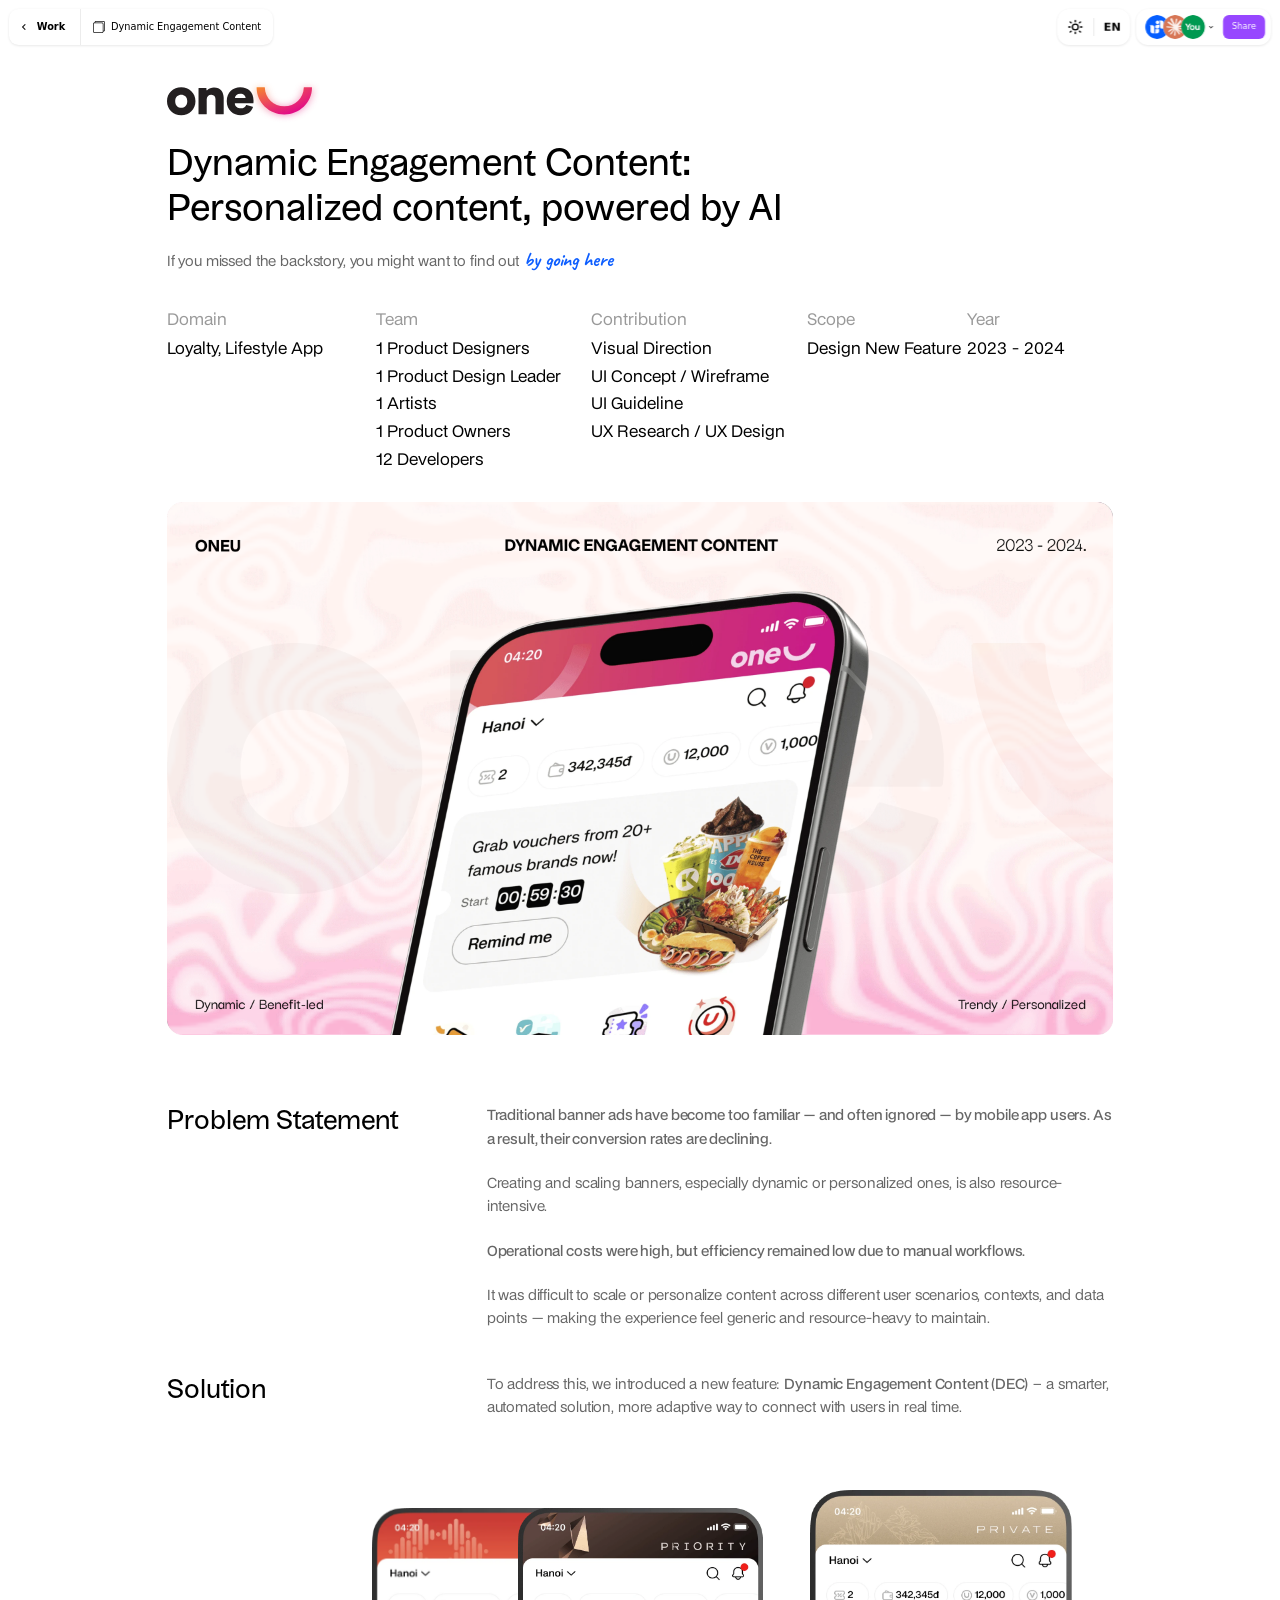
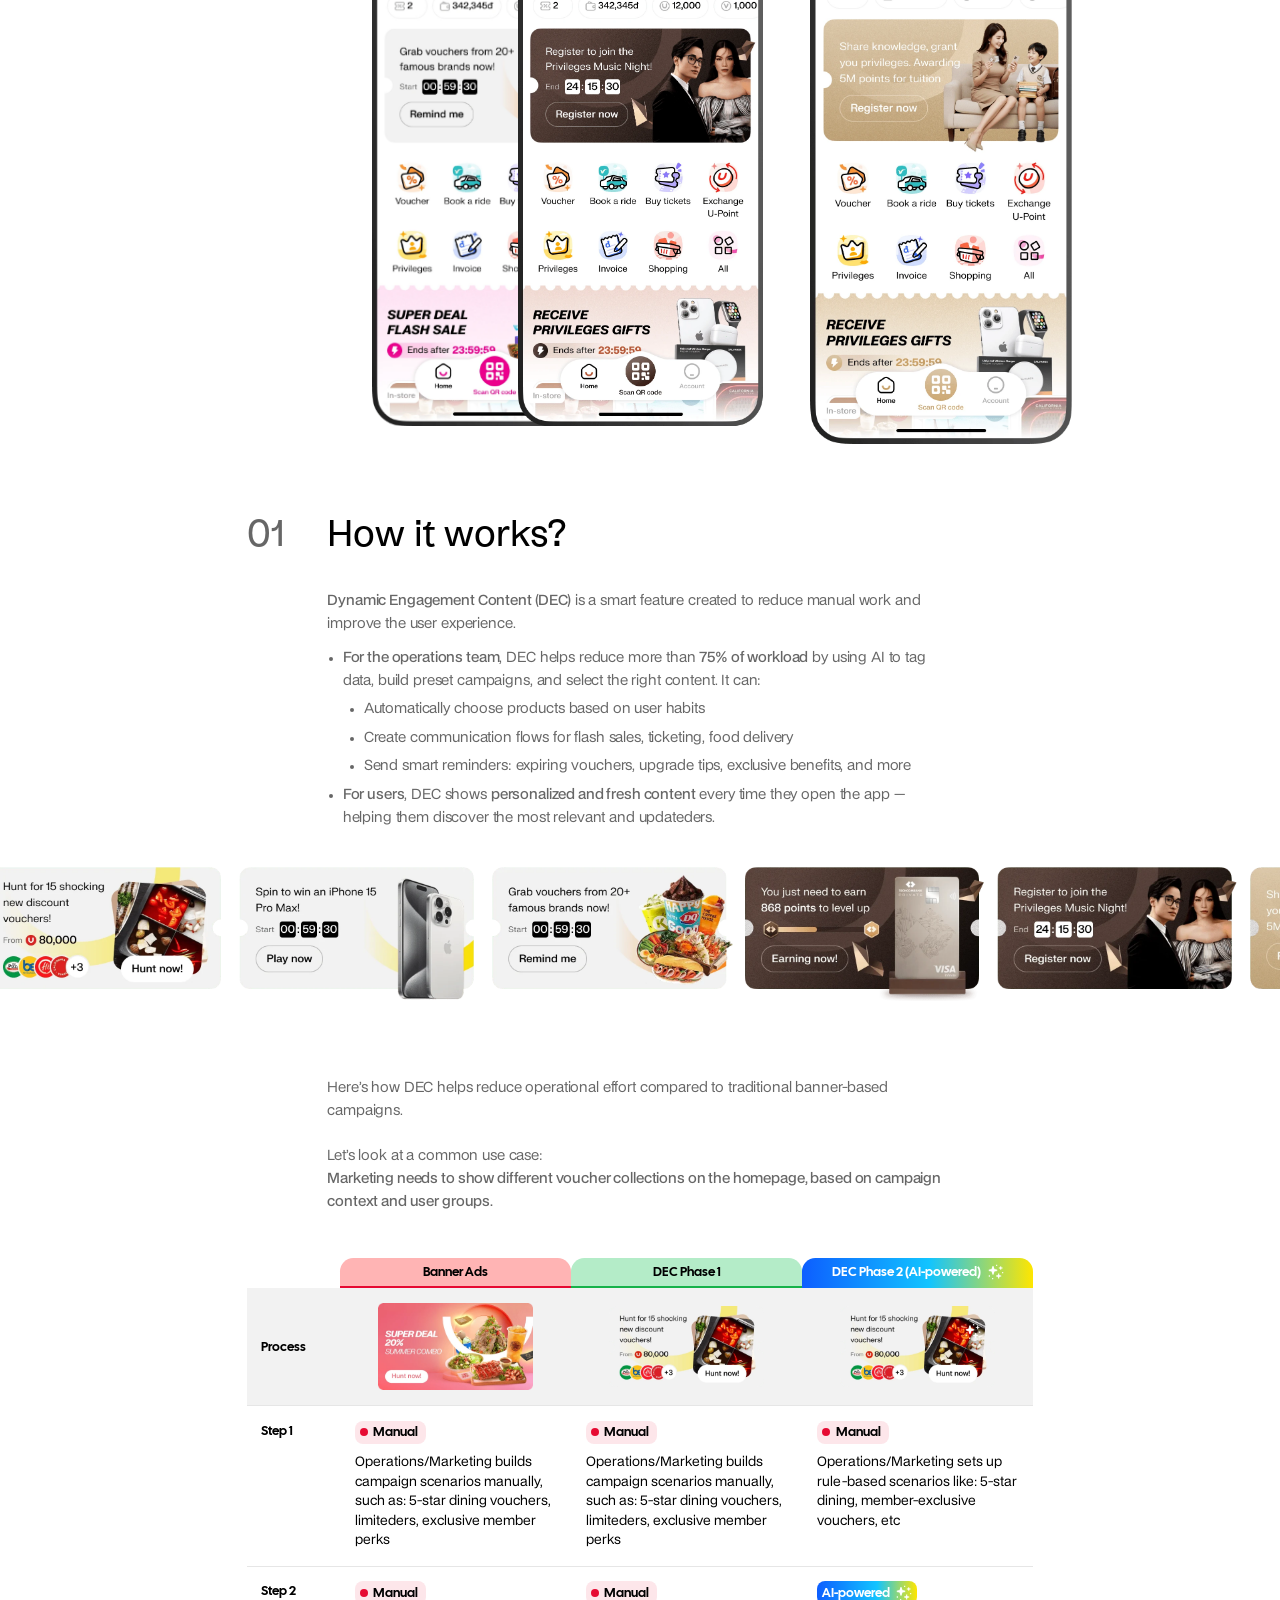
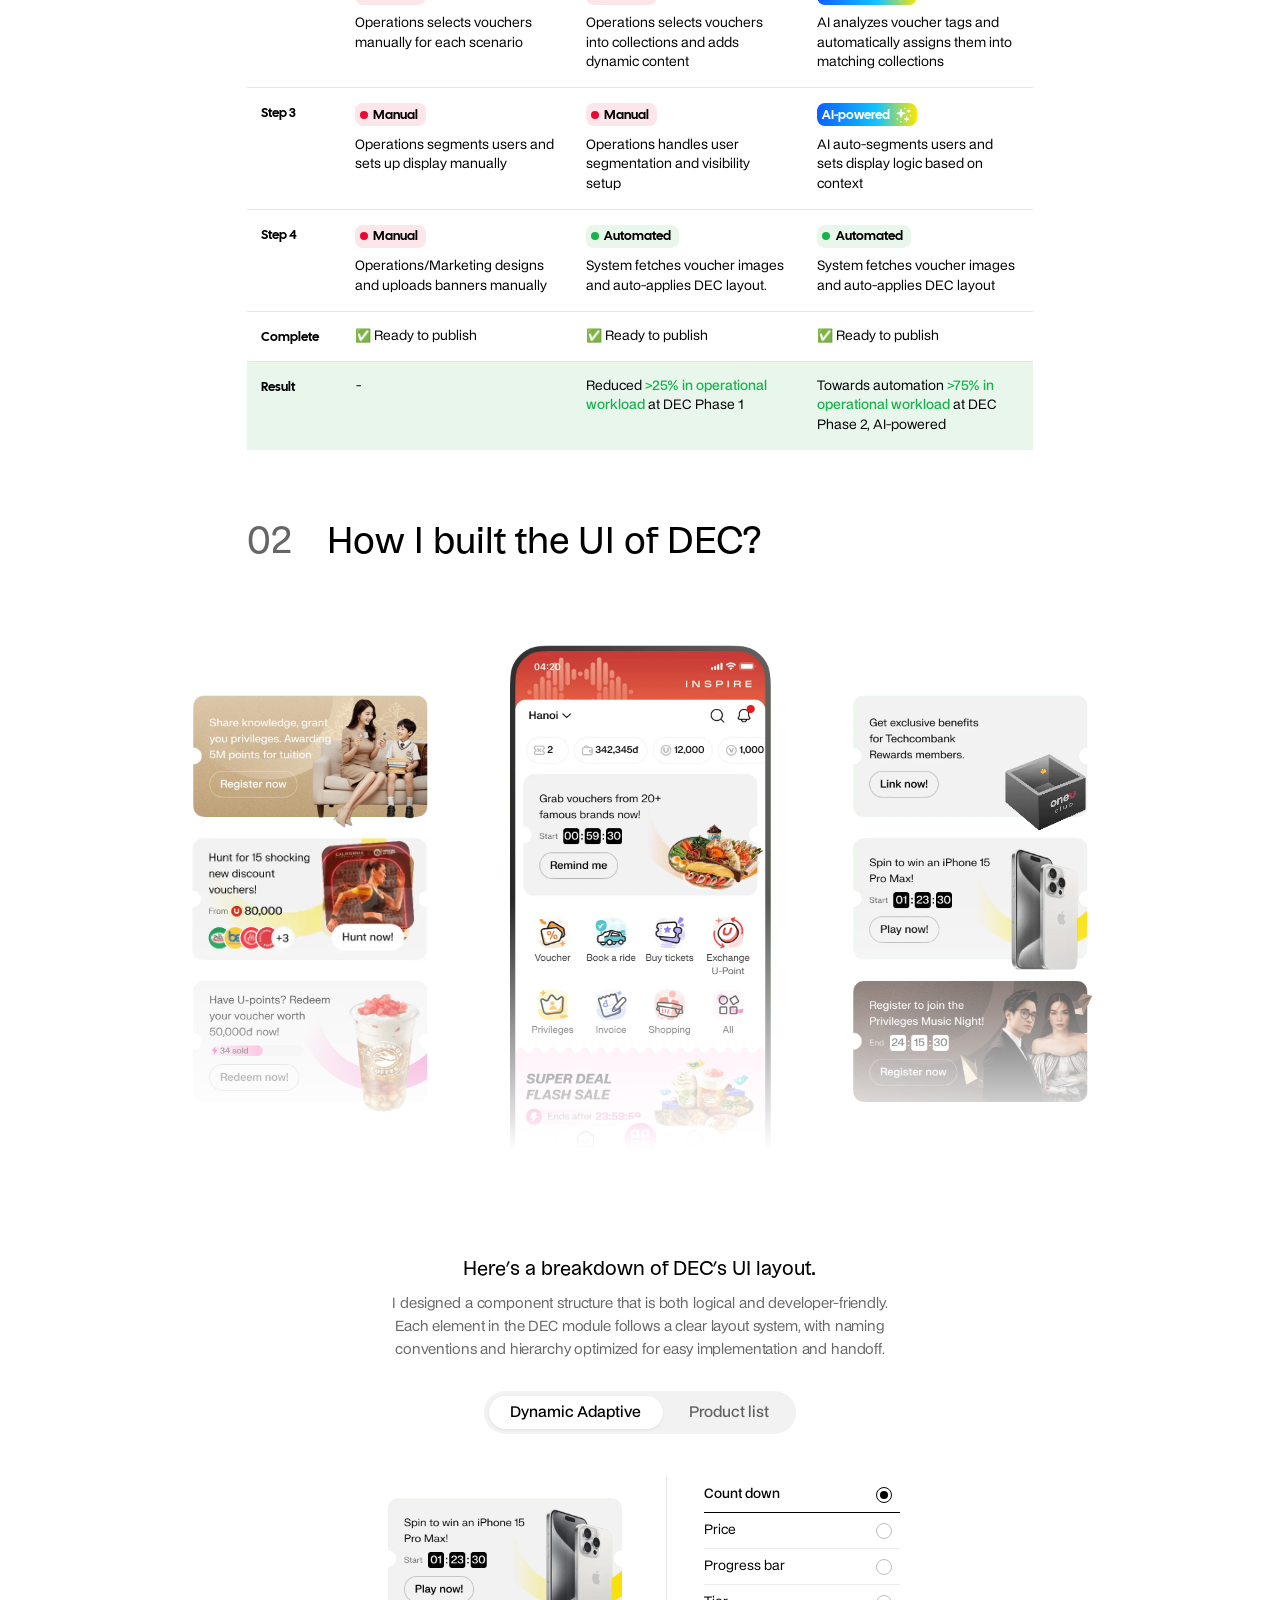
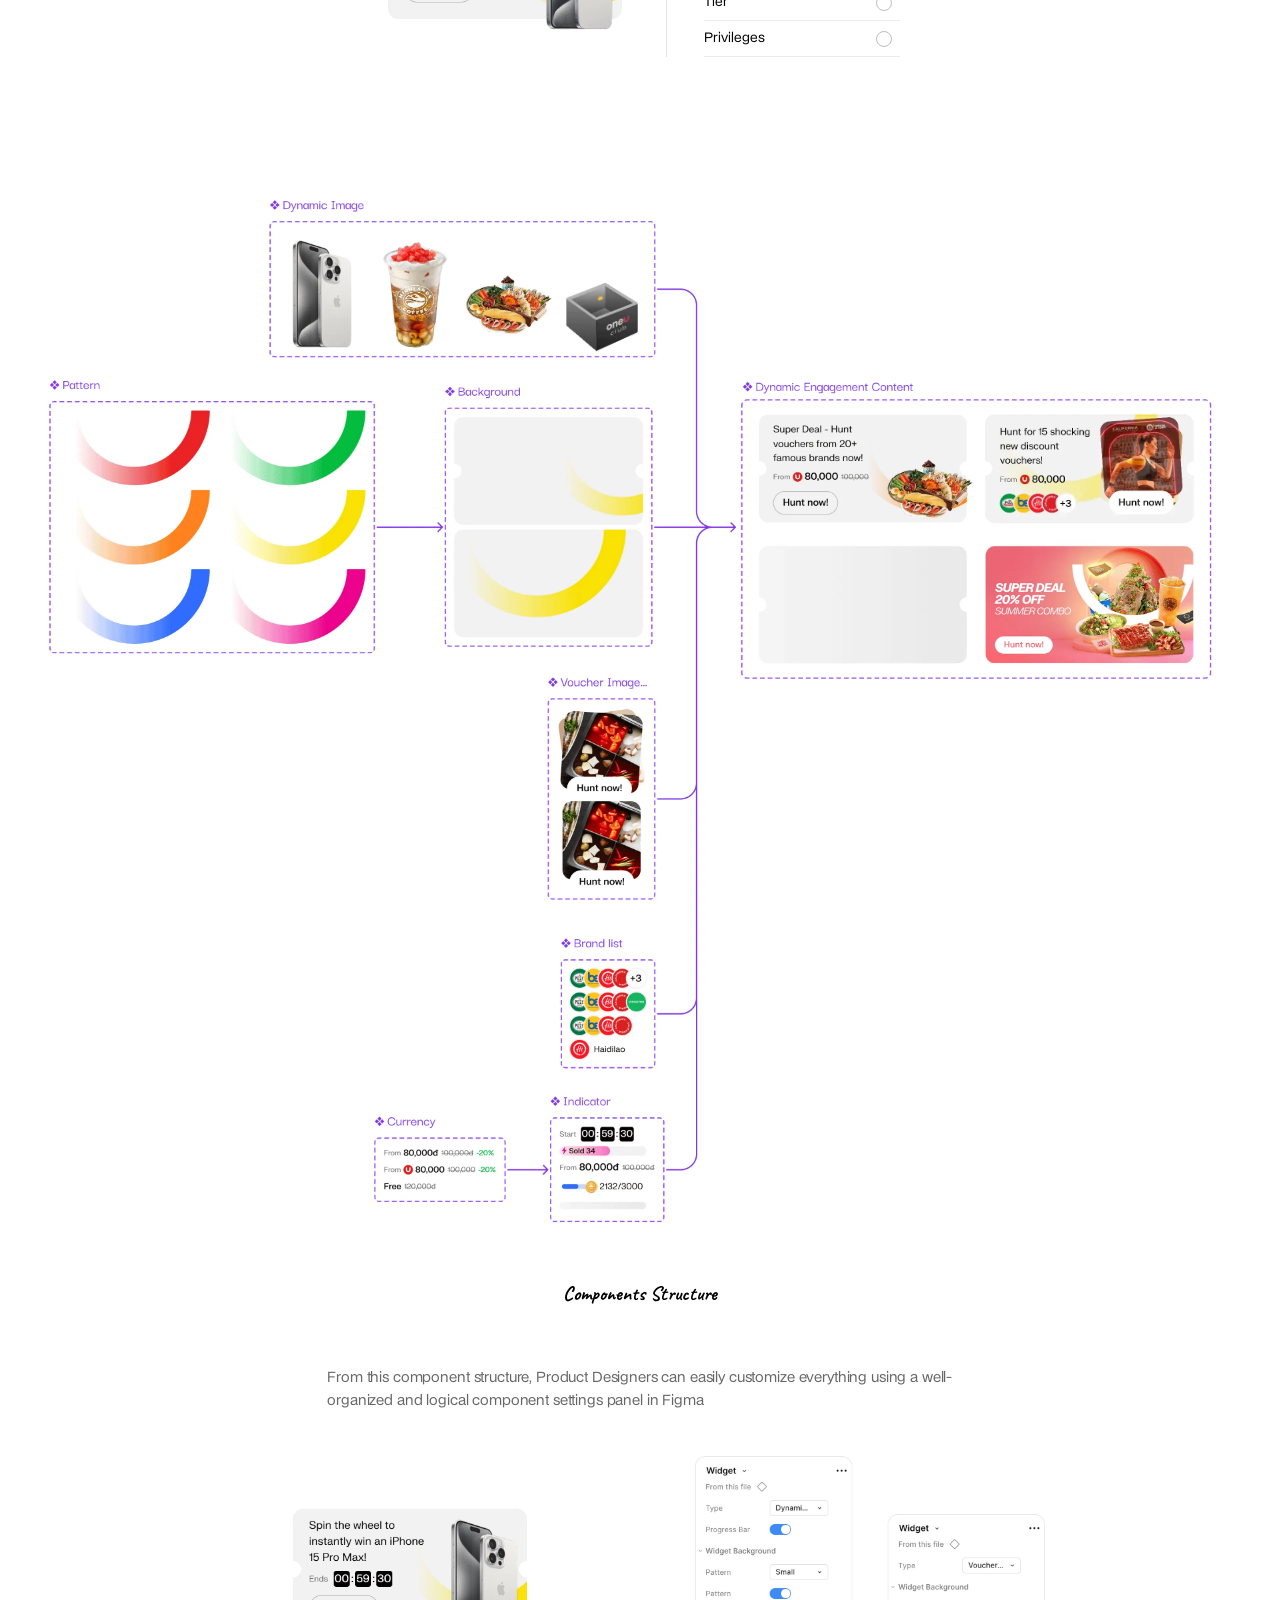
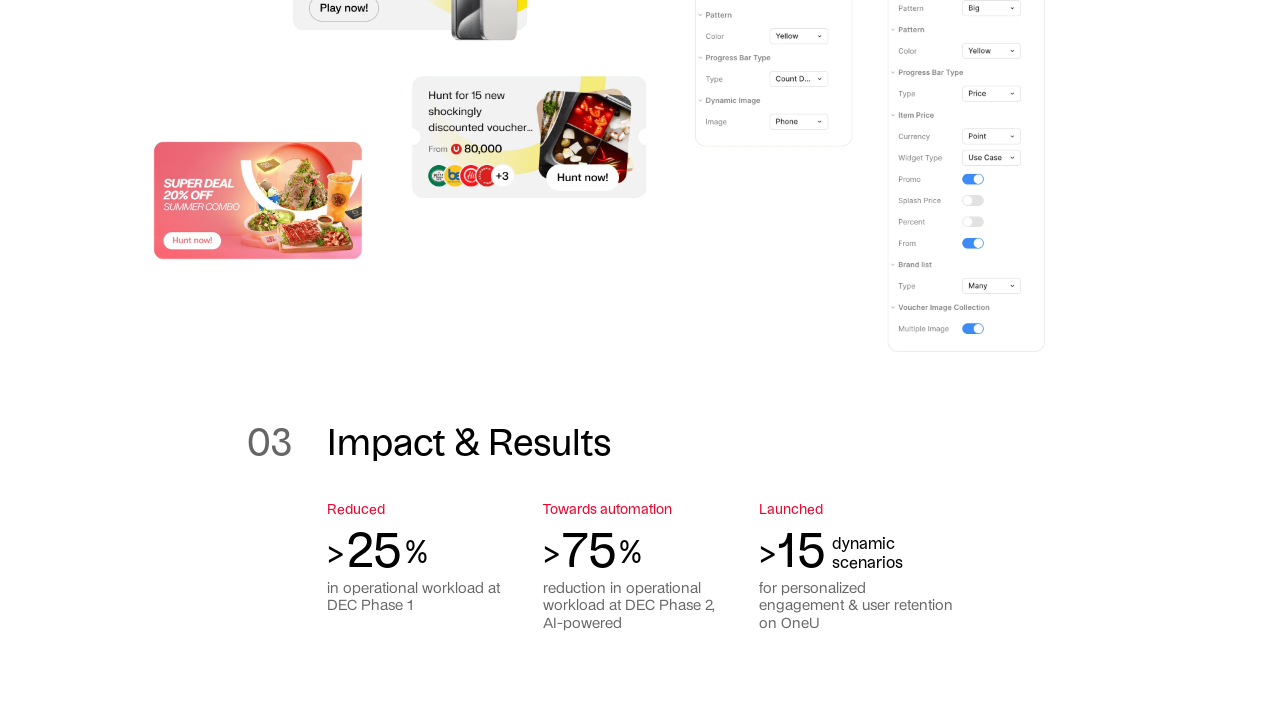
==== commit 18402bbf: "Responsive: 3 breakpoint tiers across the site, case tablet tier, home phone hero - tokens.css: brea" ====
--- a/work/dec.html
+++ b/work/dec.html
@@ -11,13 +11,14 @@
 <link rel="preconnect" href="https://fonts.gstatic.com" crossorigin>
 <link href="https://fonts.googleapis.com/css2?family=Cal+Sans&display=swap" rel="stylesheet">
 <link rel="stylesheet" href="../css/base/type.css?v=uxumtest2">
-<link rel="stylesheet" href="../css/base/case.css?v=vfkux1g">
+<link rel="stylesheet" href="../css/base/tokens.css?v=1">
+<link rel="stylesheet" href="../css/base/case.css?v=lh1">
 <link rel="stylesheet" href="../css/base/case-nav.css">
-<link rel="stylesheet" href="../css/base/case-marquee.css">
-<link rel="stylesheet" href="../css/pages/case-dec.css?v=pb16">
+<link rel="stylesheet" href="../css/base/case-marquee.css?v=full1">
+<link rel="stylesheet" href="../css/pages/case-dec.css?v=lh2">
 <link rel="stylesheet" href="../css/base/pref-combo.css">
-<link rel="stylesheet" href="../css/base/case-dark.css?v=dk2">
-<script src="../js/pages/case-dec-i18n.js?v=2" defer></script>
+<link rel="stylesheet" href="../css/base/case-dark.css?v=dk3">
+<script src="../js/pages/case-dec-i18n.js?v=3" defer></script>
 <script src="../js/pages/lang.js?v=15" defer></script>
 <script src="../js/pages/theme.js" defer></script>
 <script src="../js/base/pill-swap.js" defer></script>
@@ -54,7 +55,7 @@
   <section class="case-s case-s--first case-s--tight dec-s01" id="s01">
     <img class="case-logo" src="../assets/work/dec/s01-logo-oneu.svg" alt="OneU logo" width="230" height="65">
     <h1 class="case-title t-h1-ux" data-i18n="dec.s01.2">Dynamic Engagement Content:<br>Personalized content, powered by AI</h1>
-    <p class="dec-backstory" data-i18n="dec.s01.3">If you missed the backstory, you might want to find out <a href="oneu.html">by going here</a></p>
+    <p class="dec-backstory" data-i18n="dec.s01.3">If you missed the backstory, you might want to find out <a class="link-hand" href="oneu.html">by going here</a></p>
     <div class="case-meta" style="margin-top:calc(56 * var(--case-u))">
       <div class="case-meta__item">
         <p class="case-label t-b2" data-i18n="dec.s01.4">Domain</p>
--- a/css/base/tokens.css
+++ b/css/base/tokens.css
@@ -0,0 +1,263 @@
+/* ==========================================================================
+   Design tokens for the whole site (index.html, work/*.html). Load FIRST on every page.
+   Proposal approved 2026-11-28: _review/ds-proposal.html
+
+   BREAKPOINTS (chốt 2026-11-29, mọi file CSS theo đúng 3 nấc này; biến CSS không dùng được trong @media nên chỉ chốt số)
+     phone    ≤767        @media (max-width: 767px)
+     tablet   768–1023    @media (min-width: 768px) and (max-width: 1023px)
+     desktop  ≥1024       @media (min-width: 1024px)
+     "Không phải desktop" (phone + tablet chung một rule) = @media (max-width: 1023px).
+     Cỡ màn kiểm: 375 · 390 · 430 · 768 · 1024 · 1280 · 1440 · 1920.
+
+   TWO TIERS, NO GLOBAL PALETTE
+     1. Theme   --theme-*   raw values, two modes: Light (:root) and Dark (html[data-theme="dark"]).
+                            Dark mode overrides ONLY this tier. Never use --theme-* in component CSS.
+     2. Alias   --object-*  text and icons
+                --bg-*      backgrounds
+                --border-*  borders and dividers
+                --paint-*   gradients and image fills (the "paint style" group)
+     Component CSS uses only alias tokens. Raw colours stay in a component only for illustration colours
+     (cursor chips, Work thumbnail scrims, compare knob...), each marked "illustration" where it is used.
+
+   TEXT STYLES = CLASSES IN THE HTML
+     .t-<role>-<variant>   role = size step, variant = font. All variants of one role share --<role>-size / -lh / -ls,
+                           so editing a role here changes it everywhere. Component CSS never declares font-family/size/weight/
+                           line-height/letter-spacing (only layout).
+       Display  D1 160 · D2 140 · D3 72
+       Heading  H1 56 · H2 48 · H3 40 · H4 36
+       Title    T1 28 · T2 24 · T3 20 · T4 17
+       Body     B1 18 · B2 16 · B3 14 · B4 12     fixed px, regular (.t-b3) or medium (.t-b3-m)
+       Note     N1 80 · N2 32 · N3 28             Caveat 700
+       UI       UI1 15 · UI2 13 · UI3 11          Inter, fake Figma chrome only
+       Fun      80                                Bangers, the sticker
+     Variants: ux = Uxum 400, cal = Cal Sans 400, bdo = BDO Grotesk 500 (-2%), mono = IBM Plex Mono 500.
+
+   SCALING
+     Display / Heading / Title / Note sizes are design px at 1920, multiplied by --u, with a mobile floor:
+       size = max(floor, design * --u)
+     Home: --u = 1px (the home stage scales as a whole). Case pages (css/base/case.css): --u = --case-u
+     (min(100vw,1600px)/1920) and below 1024px --u = 0px, so every style sits on its floor
+     (at 1024 the desktop sizes are already on their floors, so tablet continues seamlessly). B1/B2: tablet keeps
+     18/16 like desktop, phone drops to 16/14 (case.css).
+     Body and UI styles are fixed px.
+   ========================================================================== */
+
+/* ---------- fonts (Cal Sans, Inter, IBM Plex Mono, Bangers come from Google Fonts in each page's <head>) ---------- */
+/* VFK - Uxum 1.002 (1B): Vietnamese Light / Regular / Bold */
+@font-face { font-family: "Uxum"; font-weight: 300; font-style: normal; font-display: swap; src: url("../../assets/shared/fonts/VFK-Uxum-Light.woff2?v=1b") format("woff2"); }
+@font-face { font-family: "Uxum"; font-weight: 400; font-style: normal; font-display: swap; src: url("../../assets/shared/fonts/VFK-Uxum-Regular.woff2?v=1b") format("woff2"); }
+@font-face { font-family: "Uxum"; font-weight: 700; font-style: normal; font-display: swap; src: url("../../assets/shared/fonts/VFK-Uxum-Bold.woff2?v=1b") format("woff2"); }
+@font-face { font-family: "BDO Grotesk"; font-weight: 400; font-style: normal; font-display: swap; src: url("../../assets/shared/fonts/BDOGrotesk-Regular.otf") format("opentype"); }
+@font-face { font-family: "BDO Grotesk"; font-weight: 500; font-style: normal; font-display: swap; src: url("../../assets/shared/fonts/BDOGrotesk-Medium.otf") format("opentype"); }
+/* Caveat 700 with full Vietnamese (Google's Caveat lacks hỏi / ơ ư): VFK - Caveat Bold 1.008 (8A), OFL (see VFK-Caveat-OFL.txt) */
+@font-face { font-family: "Caveat"; font-weight: 700; font-style: normal; font-display: swap; src: url("../../assets/shared/fonts/VFK-Caveat-Bold.woff2?v=8a") format("woff2"); }
+
+:root {
+  /* ======================= 1. THEME · Light ======================= */
+  --theme-ink: #000;
+  --theme-ink-60: rgba(0, 0, 0, .6);
+  --theme-ink-40: rgba(0, 0, 0, .4);
+  --theme-ink-30: rgba(0, 0, 0, .3);
+  --theme-ink-16: rgba(0, 0, 0, .16);
+  --theme-ink-10: rgba(0, 0, 0, .1);
+  --theme-canvas: #f5f5f5;
+  --theme-surface-1: #fff;
+  --theme-surface-2: #f2f2f2;
+  --theme-surface-3: #e6e6e6;
+  --theme-line: #e6e6e6;
+  --theme-blue: #0d5eff;
+  --theme-red: #f24822;
+  --theme-green: #16b24a;
+  --theme-green-subtle: #e8f6ec;
+  --theme-green-soft: #b4ecc8;
+  --theme-crimson: #e60a32;
+  --theme-crimson-subtle: #fde6ea;
+  --theme-crimson-soft: #ffb4b4;
+  --theme-mark: rgba(255, 241, 171, .6);
+  --theme-overlay: rgba(229, 229, 229, .5);
+  --theme-card: linear-gradient(180deg, #f9f9f9, #fff);
+  --theme-dots: url("../../assets/home/thumb/bg-dot.png");
+  --theme-dots-size: 16px;
+  --theme-shadow-alpha: .1;
+  /* same in both modes (Figma chrome colours) */
+  --theme-white: #fff;
+  --theme-figma-blue: #0d99ff;
+  --theme-purple: #9747ff;
+  --theme-yellow: #ffcd29;
+  --theme-near-black: #1e1e1e;
+  --theme-flap: linear-gradient(180deg, #eb445f, #e20a88);
+  --theme-ai: linear-gradient(90deg, #0d5eff 0%, #12c4ff 55%, #ffe600 100%);
+
+  /* ======================= 2. ALIAS ======================= */
+  /* Object: text, icons */
+  --object-primary: var(--theme-ink);
+  --object-secondary: var(--theme-ink-60);
+  --object-tertiary: var(--theme-ink-40);
+  --object-disabled: var(--theme-ink-16);
+  --object-onbrand: var(--theme-white);
+  --object-brand: var(--theme-blue);
+  --object-selected: var(--theme-figma-blue);
+  --object-highlight: var(--theme-red);
+  --object-success: var(--theme-green);
+  --object-danger: var(--theme-crimson);
+
+  /* Background */
+  --bg-canvas: var(--theme-canvas);
+  --bg-layer-1: var(--theme-surface-1);
+  --bg-layer-2: var(--theme-surface-2);
+  --bg-layer-3: var(--theme-surface-3);
+  --bg-tint: var(--theme-ink-10);
+  --bg-inverse: var(--theme-near-black);
+  --bg-overlay: var(--theme-overlay);
+  --bg-selected: var(--theme-figma-blue);
+  --bg-accent: var(--theme-purple);
+  --bg-highlight: var(--theme-red);
+  --bg-warning: var(--theme-yellow);
+  --bg-mark: var(--theme-mark);
+  --bg-success-subtle: var(--theme-green-subtle);
+  --bg-success-soft: var(--theme-green-soft);
+  --bg-danger-subtle: var(--theme-crimson-subtle);
+  --bg-danger-soft: var(--theme-crimson-soft);
+
+  /* Border */
+  --border-default: var(--theme-line);
+  --border-strong: var(--theme-ink-30);
+  --border-inverse: var(--theme-white);
+  --border-selected: var(--theme-figma-blue);
+  --border-highlight: var(--theme-red);
+  --border-success: var(--theme-green);
+  --border-danger: var(--theme-crimson);
+
+  /* Paint: gradients, image fills */
+  --paint-ai: var(--theme-ai);
+  --paint-card: var(--theme-card);
+  --paint-flap: var(--theme-flap);
+  --paint-canvas-dots: var(--theme-dots);
+  --paint-canvas-dots-size: var(--theme-dots-size);
+
+  /* Effects (not colours; follow the mode through --theme-shadow-alpha) */
+  --shadow-chrome: 0 0 .5px rgba(0, 0, 0, calc(var(--theme-shadow-alpha) * 1.8)), 0 3px 8px rgba(0, 0, 0, var(--theme-shadow-alpha)), 0 1px 3px rgba(0, 0, 0, var(--theme-shadow-alpha));
+  --shadow-chrome-ui: 0 1px 3px rgba(0, 0, 0, var(--theme-shadow-alpha));
+  --shadow-chrome-drop: drop-shadow(0 1px 1.5px rgba(0, 0, 0, var(--theme-shadow-alpha)));
+
+  /* ======================= TYPOGRAPHY ======================= */
+  --u: 1px;
+  --font-ux: "Uxum", "Cal Sans", sans-serif;
+  --font-cal: "Cal Sans", sans-serif;
+  --font-bdo: "BDO Grotesk", "Inter", system-ui, sans-serif;   /* body stays BDO (2026-11-28); headings pick the ux variant */
+  --font-mono: "IBM Plex Mono", monospace;
+  --font-inter: "Inter", system-ui, sans-serif;
+  --font-caveat: "Caveat", cursive;
+  --font-bangers: "Bangers", cursive;
+
+  /* Display */
+  --d1-size: calc(160 * var(--u));          --d1-lh: .9;   --d1-ls: -.02em;
+  --d2-size: calc(140 * var(--u));          --d2-lh: .9;   --d2-ls: -.02em;
+  --d3-size: max(40px, calc(72 * var(--u))); --d3-lh: 1.1; --d3-ls: 0;
+  /* Heading */
+  --h1-size: max(34px, calc(56 * var(--u))); --h1-lh: 1.2;  --h1-ls: 0;
+  --h2-size: max(28px, calc(48 * var(--u))); --h2-lh: 1;    --h2-ls: 0;
+  --h3-size: max(26px, calc(40 * var(--u))); --h3-lh: 1.2;  --h3-ls: 0;
+  --h4-size: max(22px, calc(36 * var(--u))); --h4-lh: 1.22; --h4-ls: 0;
+  /* Title */
+  --t1-size: max(18px, calc(28 * var(--u))); --t1-lh: 1.3;  --t1-ls: 0;
+  --t2-size: max(16px, calc(24 * var(--u))); --t2-lh: 1.3;  --t2-ls: 0;
+  --t3-size: max(14px, calc(20 * var(--u))); --t3-lh: 1.3;  --t3-ls: 0;
+  --t4-size: max(13px, calc(17 * var(--u))); --t4-lh: 1.4;  --t4-ls: 0;
+  /* Body (fixed) */
+  --b1-size: 18px; --b1-lh: 1.33; --b1-ls: -.02em;
+  --b2-size: 16px; --b2-lh: 1.4;  --b2-ls: 0;
+  --b3-size: 14px; --b3-lh: 1.65; --b3-ls: -.01em;
+  --b4-size: 12px; --b4-lh: 1.33; --b4-ls: 0;
+  /* Note */
+  --n1-size: max(40px, calc(80 * var(--u))); --n1-lh: 1;    --n1-ls: 0;
+  --n2-size: max(22px, calc(32 * var(--u))); --n2-lh: 1.15; --n2-ls: 0;
+  --n3-size: max(20px, calc(28 * var(--u))); --n3-lh: 1.2;  --n3-ls: 0;
+  /* UI (fixed) */
+  --ui1-size: 15px; --ui1-lh: 22px; --ui1-ls: 0;
+  --ui2-size: 13px; --ui2-lh: 22px; --ui2-ls: 0;
+  --ui3-size: 11px; --ui3-lh: 16px; --ui3-ls: .005em;
+  /* Fun */
+  --fun-size: calc(80 * var(--u)); --fun-lh: 1.1; --fun-ls: 0;
+}
+
+/* ======================= 1. THEME · Dark ======================= */
+html[data-theme="dark"] {
+  color-scheme: dark;
+  --theme-ink: #fff;
+  --theme-ink-60: rgba(255, 255, 255, .6);
+  --theme-ink-40: rgba(255, 255, 255, .45);
+  --theme-ink-30: rgba(255, 255, 255, .4);
+  --theme-ink-16: rgba(255, 255, 255, .16);
+  --theme-ink-10: rgba(255, 255, 255, .1);
+  --theme-canvas: #212121;
+  --theme-surface-1: #2c2c2c;
+  --theme-surface-2: #383838;
+  --theme-surface-3: #444;
+  --theme-line: #444;
+  --theme-blue: #6b9bff;
+  --theme-red: #ff6a4a;
+  --theme-green: #3fd07a;
+  --theme-green-subtle: #1d3326;
+  --theme-green-soft: #1f3d2a;
+  --theme-crimson: #ff5c78;
+  --theme-crimson-subtle: #4a2228;
+  --theme-crimson-soft: #4a2228;
+  --theme-mark: rgba(255, 205, 41, .28);
+  --theme-overlay: rgba(30, 30, 30, .55);
+  --theme-card: linear-gradient(180deg, #2a2a2a, #212121);
+  --theme-dots: url("../../assets/home/thumb/bg-dot-dark.png");
+  --theme-dots-size: 18px;
+  --theme-shadow-alpha: .4;
+}
+
+/* ======================= TEXT STYLES ======================= */
+/* Display */
+.t-d1-ux   { font: 400 var(--d1-size)/var(--d1-lh) var(--font-ux);   letter-spacing: var(--d1-ls); }
+.t-d1-cal  { font: 400 var(--d1-size)/var(--d1-lh) var(--font-cal);  letter-spacing: var(--d1-ls); }
+.t-d2-cal  { font: 400 var(--d2-size)/var(--d2-lh) var(--font-cal);  letter-spacing: var(--d2-ls); }
+.t-d2-mono { font: 500 var(--d2-size)/var(--d2-lh) var(--font-mono); letter-spacing: -7px; }
+.t-d3-ux   { font: 400 var(--d3-size)/var(--d3-lh) var(--font-ux);   letter-spacing: var(--d3-ls); }
+.t-d3-cal  { font: 400 var(--d3-size)/var(--d3-lh) var(--font-cal);  letter-spacing: var(--d3-ls); }
+/* Heading */
+.t-h1-ux   { font: 400 var(--h1-size)/var(--h1-lh) var(--font-ux);   letter-spacing: var(--h1-ls); }
+.t-h1-cal  { font: 400 var(--h1-size)/var(--h1-lh) var(--font-cal);  letter-spacing: var(--h1-ls); }
+.t-h2-ux   { font: 400 var(--h2-size)/var(--h2-lh) var(--font-ux);   letter-spacing: var(--h2-ls); }
+.t-h2-cal  { font: 400 var(--h2-size)/var(--h2-lh) var(--font-cal);  letter-spacing: var(--h2-ls); }
+.t-h2-bdo  { font: 500 var(--h2-size)/var(--h2-lh) var(--font-bdo);  letter-spacing: -.02em; }
+.t-h3-ux   { font: 400 var(--h3-size)/var(--h3-lh) var(--font-ux);   letter-spacing: var(--h3-ls); }
+.t-h3-cal  { font: 400 var(--h3-size)/var(--h3-lh) var(--font-cal);  letter-spacing: var(--h3-ls); }
+.t-h4-ux   { font: 400 var(--h4-size)/var(--h4-lh) var(--font-ux);   letter-spacing: var(--h4-ls); }
+.t-h4-cal  { font: 400 var(--h4-size)/var(--h4-lh) var(--font-cal);  letter-spacing: var(--h4-ls); }
+/* Title */
+.t-t1-ux   { font: 400 var(--t1-size)/var(--t1-lh) var(--font-ux);   letter-spacing: var(--t1-ls); }
+.t-t1-cal  { font: 400 var(--t1-size)/var(--t1-lh) var(--font-cal);  letter-spacing: var(--t1-ls); }
+.t-t2-ux   { font: 400 var(--t2-size)/var(--t2-lh) var(--font-ux);   letter-spacing: var(--t2-ls); }
+.t-t2-cal  { font: 400 var(--t2-size)/var(--t2-lh) var(--font-cal);  letter-spacing: var(--t2-ls); }
+.t-t3-cal  { font: 400 var(--t3-size)/var(--t3-lh) var(--font-cal);  letter-spacing: var(--t3-ls); }
+.t-t3-bdo  { font: 500 var(--t3-size)/var(--t3-lh) var(--font-bdo);  letter-spacing: var(--t3-ls); }
+.t-t4-ux   { font: 400 var(--t4-size)/var(--t4-lh) var(--font-ux);   letter-spacing: var(--t4-ls); }
+.t-t4-cal  { font: 400 var(--t4-size)/var(--t4-lh) var(--font-cal);  letter-spacing: var(--t4-ls); }
+/* Body */
+.t-b1   { font: 400 var(--b1-size)/var(--b1-lh) var(--font-bdo); letter-spacing: var(--b1-ls); }
+.t-b1-m { font: 500 var(--b1-size)/var(--b1-lh) var(--font-bdo); letter-spacing: var(--b1-ls); }
+.t-b2   { font: 400 var(--b2-size)/var(--b2-lh) var(--font-bdo); letter-spacing: var(--b2-ls); }
+.t-b2-m { font: 500 var(--b2-size)/var(--b2-lh) var(--font-bdo); letter-spacing: var(--b2-ls); }
+.t-b3   { font: 400 var(--b3-size)/var(--b3-lh) var(--font-bdo); letter-spacing: var(--b3-ls); }
+.t-b3-m { font: 500 var(--b3-size)/var(--b3-lh) var(--font-bdo); letter-spacing: var(--b3-ls); }
+.t-b4   { font: 400 var(--b4-size)/var(--b4-lh) var(--font-bdo); letter-spacing: var(--b4-ls); }
+.t-b4-m { font: 500 var(--b4-size)/var(--b4-lh) var(--font-bdo); letter-spacing: var(--b4-ls); }
+/* Note */
+.t-n1 { font: 700 var(--n1-size)/var(--n1-lh) var(--font-caveat); letter-spacing: var(--n1-ls); }
+.t-n2 { font: 700 var(--n2-size)/var(--n2-lh) var(--font-caveat); letter-spacing: var(--n2-ls); }
+.t-n3 { font: 700 var(--n3-size)/var(--n3-lh) var(--font-caveat); letter-spacing: var(--n3-ls); }
+/* UI */
+.t-ui1   { font: 600 var(--ui1-size)/var(--ui1-lh) var(--font-inter); letter-spacing: var(--ui1-ls); }
+.t-ui2   { font: 400 var(--ui2-size)/var(--ui2-lh) var(--font-inter); letter-spacing: var(--ui2-ls); }
+.t-ui2-s { font: 600 var(--ui2-size)/var(--ui2-lh) var(--font-inter); letter-spacing: var(--ui2-ls); }
+.t-ui3   { font: 500 var(--ui3-size)/var(--ui3-lh) var(--font-inter); letter-spacing: var(--ui3-ls); }
+/* Fun */
+.t-fun { font: 400 var(--fun-size)/var(--fun-lh) var(--font-bangers); letter-spacing: var(--fun-ls); }
+
+/* <b>/<strong> inside a body style keep the style and only go medium */
+:is(.t-b1, .t-b2, .t-b3, .t-b4) :is(b, strong) { font-weight: 500; }
--- a/css/base/case.css
+++ b/css/base/case.css
@@ -4,7 +4,8 @@
 
    Scale: design is 1920 wide, content column 250 -> 1670 (1420). From 1024px up everything is sized in
    "design units": 1u = min(100vw, 1600px) / 1920 (so it shrinks with the viewport, never grows past 1600px).
-   Below 1024px the layout becomes one column at real px (target 390).
+   Below 1024px everything is real px: tablet 768–1023 (wider gutters, 2/3-column grids) and phone ≤767 (one column, target 390).
+   Breakpoints: css/base/tokens.css header.
 
    PAGE SHELL
      body.case            page: dot background, base font, no horizontal scroll
@@ -28,6 +29,7 @@
      .case-list   t-b3      bullet list (ul)
      .case-label  t-b2      meta label, object-tertiary
      .case-value  t-b2      meta value, object-primary; each line is a <span> (block, 8u apart)
+     .link-hand           handwritten brand link + hover arrow (see the block near the end)
      .case-logo           brand logo img (svg has glow padding: sized to its natural box, nudged to align)
 
    FIGURES
@@ -36,7 +38,8 @@
        .case-fig--hero      aspect-ratio 1419/829 (OneU hero); copy this pattern for other fixed ratios
        .case-fig--bleed     full viewport width, break out of the 1420 column
 
-   Tokens: --case-u, --case-gap, --case-w. Type scale: --u = --case-u (0px below 1024 so text styles sit on their floor).
+   Tokens: --case-u, --case-gap, --case-w, --case-pad (side gutter below 1024: phone 20px, tablet 40px, 0 on desktop;
+   page CSS that bleeds out of the gutter must use calc(-1 * var(--case-pad)), never a hard -20px). Type scale: --u = --case-u (0px below 1024 so text styles sit on their floor; B1/B2 16/14 on phone only).
    ========================================================================== */
 
 :root {
@@ -45,10 +48,20 @@
   --case-w: calc(1420 * var(--case-u));
   --case-gap: calc(106 * var(--case-u));
   --case-col-gap: calc(20 * var(--case-u));
+  --case-pad: 0px;               /* side gutter of .case-main below 1024 */
 
   --u: var(--case-u);            /* text style scale (css/base/tokens.css) */
   --theme-canvas: #fff;          /* case pages keep a plain white page in light mode (user, 2026-11-15); dark stays #212121 */
   --case-card-radius: calc(64 * var(--case-u));
+
+  /* LEGACY aliases (2026-11-28): case-oneu.css / case-dec.css still read these old tokens in ~18 rules
+     (s06 title, stats, s05 desc, dec table...). Mapped onto tokens.css until those rules move to t-* classes; then delete. */
+  --case-font-display: var(--font-ux);
+  --case-font-text: var(--font-bdo);
+  --case-title-size: var(--h1-size);                       /* 56u, floor 34 */
+  --case-p-size: var(--b3-size); --case-p-lh: var(--b3-lh); --case-p-ls: var(--b3-ls);
+  --case-meta-size: max(14px, calc(19 * var(--u)));        /* 19u, floor 14 */
+  --case-meta-lh: calc(24 / 19);
 }
 
 /* ---------- light reset ---------- */
@@ -107,8 +120,37 @@
 .case-fig--bleed { width: var(--case-vw); margin-left: calc(50% - var(--case-vw) / 2); }
 .case-fig--bleed img { width: 100%; }
 
-/* ---------- mobile (390 target) ---------- */
-@media (max-width: 1023px) {
+/* ---------- tablet 768–1023 (breakpoints: css/base/tokens.css header) ----------
+   Real px like phone (--case-u 1px, --u 0 = text on its floor, which is where desktop sits at 1024), but wider gutters,
+   2-column .case-row, 3-column .case-cols3 / .case-meta, and B1/B2 stay at desktop size 18/16. */
+@media (min-width: 768px) and (max-width: 1023px) {
+  :root {
+    --case-u: 1px;
+    --u: 0px;
+    --case-w: 100%;
+    --case-gap: 80px;
+    --case-col-gap: 24px;
+    --case-card-radius: 32px;
+    --case-pad: 40px;
+  }
+  .case-main { width: auto; margin: 0; padding: 0 var(--case-pad); }
+  .case-s--first { padding-top: 64px; }
+  .case-s--tight { margin-bottom: 40px; }
+  .case-row { grid-template-columns: minmax(0, 1fr) minmax(0, 2fr); row-gap: 24px; }
+  .case-cols3 { grid-template-columns: repeat(3, minmax(0, 1fr)); row-gap: 24px; }
+  .case-read, .case-read--left { width: auto; margin-left: 0; }
+  .case-p + .case-p { margin-top: 20px; }
+  .case-list li + li { margin-top: 6px; }
+  .case-logo { width: 180px; margin: -8px 0 20px 0; }
+  .case-title + .case-meta { margin-top: 40px; }
+  .case-meta { grid-template-columns: repeat(3, minmax(0, 1fr)); gap: 32px 24px; }
+  .case-label { margin-bottom: 6px; }
+  .case-value > span + span { margin-top: 6px; }
+  .case-fig--bleed { width: calc(100% + 2 * var(--case-pad)); margin-left: calc(-1 * var(--case-pad)); }
+}
+
+/* ---------- phone ≤767 (390 target) ---------- */
+@media (max-width: 767px) {
   :root {
     --case-u: 1px;
     --u: 0px;            /* text styles sit on their mobile floor */
@@ -117,8 +159,9 @@
     --case-w: 100%;
     --case-gap: 64px;
     --case-card-radius: 24px;
+    --case-pad: 20px;
   }
-  .case-main { width: auto; margin: 0; padding: 0 20px; }
+  .case-main { width: auto; margin: 0; padding: 0 var(--case-pad); }
   .case-s--first { padding-top: 48px; }
   .case-s--tight { margin-bottom: 32px; }
   .case-row, .case-cols3 { grid-template-columns: 1fr; row-gap: 16px; }
@@ -130,8 +173,21 @@
   .case-meta { grid-template-columns: 1fr 1fr; gap: 24px 16px; }
   .case-label { margin-bottom: 4px; }
   .case-value > span + span { margin-top: 4px; }
-  .case-fig--bleed { width: calc(100% + 40px); margin-left: -20px; }
-}
+  .case-fig--bleed { width: calc(100% + 2 * var(--case-pad)); margin-left: calc(-1 * var(--case-pad)); }
+}
+
+/* ===== .link-hand : link chữ viết tay (Caveat 700, màu brand) + mũi tên vẽ tay trượt ra khi hover =====
+   Dùng: <a class="link-hand" href="...">by going here</a>  (dec s01)
+   Hoặc làm nhãn trong một link to hơn: <a href="..."> ... <span class="link-hand">Take a look!</span></a>  (oneu s13): hover cả link cha là chạy.
+   Cỡ chữ: mặc định 28u (sàn 20px); muốn khác thì đặt font-size ở class riêng của chỗ dùng. Máy cảm ứng (không hover): mũi tên hiện sẵn. */
+.link-hand { display: inline-flex; align-items: baseline; font-family: var(--type-family-caveat, "Caveat", cursive); font-weight: 700; font-size: max(20px, calc(28 * var(--case-u))); color: var(--object-brand); text-decoration: none; text-decoration-skip-ink: none; white-space: nowrap; }
+.link-hand::after { content: ""; flex: none; position: relative; top: .03em;   /* tâm arrow = giữa x-height Caveat (~.4em) */ width: 0; height: .46em; margin-left: 0; opacity: 0; transform: translateX(-.25em); background: currentColor;
+  -webkit-mask: url("data:image/svg+xml,%3Csvg xmlns='http://www.w3.org/2000/svg' viewBox='0 0 18 14' fill='none' stroke='%23000' stroke-width='2.6' stroke-linecap='round' stroke-linejoin='round'%3E%3Cpath d='M2 7.4c4.4-.3 9-.5 13.6-.3'/%3E%3Cpath d='M11 2.4c1.7 1.5 3.2 2.8 4.8 4.6-1.7 1.4-3.2 2.8-4.6 4.6'/%3E%3C/svg%3E") center / contain no-repeat;
+          mask: url("data:image/svg+xml,%3Csvg xmlns='http://www.w3.org/2000/svg' viewBox='0 0 18 14' fill='none' stroke='%23000' stroke-width='2.6' stroke-linecap='round' stroke-linejoin='round'%3E%3Cpath d='M2 7.4c4.4-.3 9-.5 13.6-.3'/%3E%3Cpath d='M11 2.4c1.7 1.5 3.2 2.8 4.8 4.6-1.7 1.4-3.2 2.8-4.6 4.6'/%3E%3C/svg%3E") center / contain no-repeat;
+  transition: width .25s cubic-bezier(.2, .8, .2, 1), margin-left .25s cubic-bezier(.2, .8, .2, 1), opacity .2s, transform .25s cubic-bezier(.2, .8, .2, 1); }
+.link-hand:is(:hover, :focus-visible), a:is(:hover, :focus-visible) > .link-hand { text-decoration: underline; }
+.link-hand:is(:hover, :focus-visible)::after, a:is(:hover, :focus-visible) > .link-hand::after { width: .6em; margin-left: .25em; opacity: 1; transform: none; }
+@media (hover: none) { .link-hand::after { width: .6em; margin-left: .25em; opacity: 1; transform: none; } }
 
 /* ===== .case-sprite : light frame-by-frame "GIF" (WebP strip stepped in CSS) =====
    Static image is wrapped in a positioned box; the strip div overlays it at the GIF's place (all % of the static image).
--- a/css/base/case-nav.css
+++ b/css/base/case-nav.css
@@ -10,7 +10,7 @@
 }
 .pill-left {
   left: calc(12px * var(--s)); transform-origin: 0 0; height: 48px; padding: 8px; border-radius: 13px;
-  max-width: calc(100vw / var(--s) - 137px - 105px - 40px);   /* never run under the sidebar + theme/language bar: long page name ellipsizes */
+  max-width: calc(100vw / var(--s) - 179px - 105px - 48px);   /* never run under the sidebar (179 wide) + theme/language bar (97 + 8 gap): long page name ellipsizes. Was 137: overlapped the combo by ~20px on phones (2026-11-29) */
 }
 .pl-back {
   display: flex; align-items: center; flex: none; height: 32px; padding: 0 4px 0 0; border-radius: 5px;
@@ -42,4 +42,4 @@
   background: var(--bg-accent); color: var(--object-onbrand); white-space: nowrap;   /* t-ui3 */
 }
 /* room under the fixed bar for the first section */
-@media (max-width: 1023px) { .case .case-s--first { padding-top: 96px; } }
+@media (max-width: 1023px) { .case .case-s--first { padding-top: 96px; } }   /* phone + tablet: bar ~57px tall at --s .75 */
--- a/css/base/case-marquee.css
+++ b/css/base/case-marquee.css
@@ -3,5 +3,8 @@
 .case-marquee { --cm-h: max(calc(214 * var(--case-u)), 120px); height: calc(var(--cm-h) + 2px); overflow: hidden; overflow: clip; }
 .case-marquee__track { display: flex; width: max-content; height: var(--cm-h); will-change: transform; animation: case-marquee-loop 40s linear infinite; }
 .case-marquee__track img { display: block; flex: none; width: auto; height: var(--cm-h); max-width: none; }
+/* marquee luôn tràn full màn, không theo trần 1600 của .case-fig--bleed (user, 2026-11-28/29) */
+/* mọi nấc: parent luôn canh giữa 100vw (desktop margin, tablet/phone padding đều đối xứng) nên 50% - 50vw ra đúng mép màn */
+.case-marquee.case-fig--bleed { width: 100vw; margin-left: calc(50% - 50vw); }
 @keyframes case-marquee-loop { to { transform: translateX(-33.3333%); } }
 @media (prefers-reduced-motion: reduce) { .case-marquee__track { animation: none; } }
--- a/css/pages/case-dec.css
+++ b/css/pages/case-dec.css
@@ -1,19 +1,10 @@
 /* DEC case study (work/dec.html). Figma frame 2153:33544 (1920 wide). Everything is in design units: 1u = var(--case-u).
    Shared pieces (nav, marquee, fade masks, grids) come from case.css / case-nav.css / case-marquee.css. Prefix: dec-. */
 .dec-backstory { display: flex; align-items: baseline; gap: calc(8 * var(--case-u)); margin: calc(18 * var(--case-u)) 0 0; font-family: var(--case-font-text); font-size: var(--case-p-size); line-height: 1.4; letter-spacing: var(--case-p-ls); }
-.dec-backstory a { font-family: var(--type-family-caveat, "Caveat", cursive); font-weight: 700; font-size: max(20px, calc(28 * var(--case-u))); color: #0d5eff; text-decoration: none; white-space: nowrap; }
-.dec-backstory a { display: inline-flex; align-items: baseline; }
-.dec-backstory a:hover { text-decoration: underline; }
-/* arrow vẽ tay bằng SVG (ký tự → của Caveat xấu): ẩn, hover mới trượt ra (user, 2026-11-28) */
-.dec-backstory a::after { content: ""; flex: none; align-self: auto; position: relative; top: .03em;   /* tâm arrow = giữa x-height Caveat (~.4em) */ width: 0; height: .46em; margin-left: 0; opacity: 0; transform: translateX(-.25em); background: currentColor;
-  -webkit-mask: url("data:image/svg+xml,%3Csvg xmlns='http://www.w3.org/2000/svg' viewBox='0 0 18 14' fill='none' stroke='%23000' stroke-width='2.6' stroke-linecap='round' stroke-linejoin='round'%3E%3Cpath d='M2 7.4c4.4-.3 9-.5 13.6-.3'/%3E%3Cpath d='M11 2.4c1.7 1.5 3.2 2.8 4.8 4.6-1.7 1.4-3.2 2.8-4.6 4.6'/%3E%3C/svg%3E") center / contain no-repeat;
-          mask: url("data:image/svg+xml,%3Csvg xmlns='http://www.w3.org/2000/svg' viewBox='0 0 18 14' fill='none' stroke='%23000' stroke-width='2.6' stroke-linecap='round' stroke-linejoin='round'%3E%3Cpath d='M2 7.4c4.4-.3 9-.5 13.6-.3'/%3E%3Cpath d='M11 2.4c1.7 1.5 3.2 2.8 4.8 4.6-1.7 1.4-3.2 2.8-4.6 4.6'/%3E%3C/svg%3E") center / contain no-repeat;
-  transition: width .25s cubic-bezier(.2, .8, .2, 1), margin-left .25s cubic-bezier(.2, .8, .2, 1), opacity .2s, transform .25s cubic-bezier(.2, .8, .2, 1); }
-.dec-backstory a:is(:hover, :focus-visible)::after { width: .6em; margin-left: .25em; opacity: 1; transform: none; }
-@media (hover: none) { .dec-backstory a::after { width: .6em; margin-left: .25em; opacity: 1; transform: none; } }
+/* link "by going here" = comp .link-hand (css/base/case.css) */
 .dec-head { display: flex; gap: calc(40 * var(--case-u)); margin: 0 0 calc(48 * var(--case-u)) calc(120 * var(--case-u)); font-family: var(--case-font-display); font-size: var(--case-title-size); line-height: 1.2; font-weight: 400; }
-.dec-head__num { width: calc(80 * var(--case-u)); flex: none; color: #666; }
-.dec-head__title { margin: 0; font: inherit; color: #000; }
+.dec-head__num { width: calc(80 * var(--case-u)); flex: none; color: var(--object-secondary); }
+.dec-head__title { margin: 0; font: inherit; color: var(--object-primary); }
 .dec-read { width: calc(939 * var(--case-u)); margin: 0 0 0 calc(241 * var(--case-u)); font-family: var(--case-font-text); font-size: var(--case-p-size); line-height: var(--case-p-lh); letter-spacing: var(--case-p-ls); }
 .dec-read p { margin: 0; }
 .dec-read p + p { margin-top: calc(32 * var(--case-u)); }
@@ -28,31 +19,30 @@
 .dec-phones.is-primed .dec-phone { will-change: transform, opacity; }
 .dec-phone img { width: 100%; height: auto; display: block; }
 .dec-s05__marquee { margin-top: calc(48 * var(--case-u)); }
-@media (min-width: 1024px) { .dec-s05__marquee.case-fig--bleed { width: 100vw; margin-left: calc(50% - 50vw); } }   /* full màn, bỏ trần 1600 (user, 2026-11-28) */
 .dec-tablewrap { width: calc(1180 * var(--case-u)); margin: calc(66 * var(--case-u)) 0 0 calc(120 * var(--case-u)); }
-.dec-table { width: 100%; border-collapse: separate; border-spacing: 0; table-layout: fixed; font-family: var(--case-font-text); font-size: max(13px, calc(19 * var(--case-u))); line-height: 1.5; letter-spacing: 0; color: #000; background: #fff; }
+.dec-table { width: 100%; border-collapse: separate; border-spacing: 0; table-layout: fixed; font-family: var(--case-font-text); font-size: max(13px, calc(19 * var(--case-u))); line-height: 1.5; letter-spacing: 0; color: var(--object-primary); background: var(--bg-layer-1); }
 .dec-table col.c0 { width: 11.864%; }
-.dec-table th, .dec-table td { padding: calc(22 * var(--case-u)); text-align: left; vertical-align: top; font-weight: 400; border-top: 1px solid #ececec; }
+.dec-table th, .dec-table td { padding: calc(22 * var(--case-u)); text-align: left; vertical-align: top; font-weight: 400; border-top: 1px solid var(--border-default); }
 .dec-table thead th { padding: 0; border: 0; background: none; vertical-align: bottom; }
 .dec-th { display: flex; align-items: center; justify-content: center; gap: calc(10 * var(--case-u)); height: calc(36 * var(--case-u)); min-height: 30px; border-radius: calc(20 * var(--case-u)) calc(20 * var(--case-u)) 0 0; border-bottom: 2px solid; font-weight: 500; font-size: max(13px, calc(19 * var(--case-u))); }
-.dec-th--a { background: #ffb4b4; border-color: #e60a32; }
-.dec-th--b { background: #b4ecc8; border-color: #16b24a; }
+.dec-th--a { background: var(--bg-danger-soft); border-color: var(--object-danger); }
+.dec-th--b { background: var(--bg-success-soft); border-color: var(--object-success); }
 .dec-th--c { background: linear-gradient(90deg, #0d5eff 0%, #12c4ff 55%, #ffe600 100%); border-color: transparent; color: #fff; }
 .dec-th img { width: max(16px, calc(24 * var(--case-u))); height: auto; }
 .dec-table th[scope=row] { font-weight: 400; white-space: nowrap; }
-.dec-table tr.is-process th, .dec-table tr.is-process td { vertical-align: middle; border-top: 0; background: #fafafa; }
+.dec-table tr.is-process th, .dec-table tr.is-process td { vertical-align: middle; border-top: 0; background: var(--bg-layer-2); }
 .dec-table tr.is-process th { font-weight: 500; }
 .dec-table tr.is-process td img { display: block; width: 100%; max-width: calc(233 * var(--case-u)); min-width: 120px; margin: 0 auto; height: auto; }
-.dec-table tr.is-result th, .dec-table tr.is-result td { background: #eaf7ee; }
+.dec-table tr.is-result th, .dec-table tr.is-result td { background: var(--bg-success-subtle); }
 .dec-table tr.is-result th { font-weight: 500; }
-.dec-table b { font-weight: 500; color: #16b24a; }
+.dec-table b { font-weight: 500; color: var(--object-success); }
 /* cột tiêu đề + nhãn hàng: Cal Sans cỡ nhỏ (user, 2026-11-28) */
 .dec-th, .dec-table th[scope=row], .dec-chip { font-family: var(--type-family-cal); font-weight: 400 !important; font-size: max(13px, calc(17 * var(--case-u))); letter-spacing: 0; }
 .dec-chip { display: inline-flex; align-items: center; gap: calc(8 * var(--case-u)); margin-bottom: calc(14 * var(--case-u)); padding: calc(4 * var(--case-u)) calc(12 * var(--case-u)) calc(4 * var(--case-u)) calc(8 * var(--case-u)); border-radius: calc(12 * var(--case-u)); font-weight: 500; line-height: 1.4; }
 .dec-chip::before { content: ""; width: 8px; height: 8px; border-radius: 50%; background: currentColor; flex: none; }
-.dec-chip--manual { background: #fde6ea; color: #e60a32; }
-.dec-chip--manual span, .dec-chip--auto span { color: #000; }
-.dec-chip--auto { background: #e2f6e9; color: #16b24a; }
+.dec-chip--manual { background: var(--bg-danger-subtle); color: var(--object-danger); }
+.dec-chip--manual span, .dec-chip--auto span { color: var(--object-primary); }
+.dec-chip--auto { background: var(--bg-success-subtle); color: var(--object-success); }
 .dec-chip--ai { background: linear-gradient(90deg, #0d5eff, #12c4ff 60%, #ffe600); color: #fff; padding-right: calc(8 * var(--case-u)); }
 .dec-chip--ai::before { display: none; }
 .dec-chip--ai span { color: #fff; }
@@ -64,9 +54,9 @@
 .dec-s07__box img { width: 100%; height: auto; display: block; }
 .dec-breakdown__title { margin: 0; text-align: center; font-family: var(--case-font-display); font-weight: 400; font-size: max(20px, calc(28 * var(--case-u))); line-height: 1.3; letter-spacing: 0; }  /* h3: Uxum Regular, dưới h2 (40u) một bậc */
 .dec-demo { width: calc(861 * var(--case-u)); margin: calc(43 * var(--case-u)) auto 0; }
-.dec-tabs { display: flex; gap: calc(8 * var(--case-u)); width: fit-content; margin: 0 auto; padding: calc(8 * var(--case-u)); border-radius: 999px; background: #f2f2f2; }
-.dec-tab { appearance: none; border: 0; cursor: pointer; padding: calc(10 * var(--case-u)) calc(32 * var(--case-u)); border-radius: 999px; background: transparent; font-family: var(--case-font-text); font-weight: 500; font-size: max(14px, calc(22 * var(--case-u))); line-height: 1.3; color: #7a7a7a; transition: background .2s, color .2s; }
-.dec-tab[aria-selected=true] { background: #fff; color: #000; box-shadow: 0 1px 3px rgba(0,0,0,.08); }
+.dec-tabs { display: flex; gap: calc(8 * var(--case-u)); width: fit-content; margin: 0 auto; padding: calc(8 * var(--case-u)); border-radius: 999px; background: var(--bg-layer-2); }
+.dec-tab { appearance: none; border: 0; cursor: pointer; padding: calc(10 * var(--case-u)) calc(32 * var(--case-u)); border-radius: 999px; background: transparent; font-family: var(--case-font-text); font-weight: 500; font-size: max(14px, calc(22 * var(--case-u))); line-height: 1.3; color: var(--object-secondary); transition: background .2s, color .2s; }
+.dec-tab[aria-selected=true] { background: var(--bg-layer-1); color: var(--object-primary); box-shadow: 0 1px 3px rgba(0,0,0,.08); }
 .dec-tab:focus-visible { outline: 2px solid #0d5eff; outline-offset: 2px; }
 .dec-pane { margin-top: calc(33 * var(--case-u)); min-height: calc(260 * var(--case-u)); }
 .dec-pane[hidden] { display: none; }
@@ -95,19 +85,20 @@
 .dec-diagram__scroll { width: var(--case-vw); margin-left: calc(50% - var(--case-vw) / 2); }
 .dec-diagram__box { position: relative; width: 100%; }
 .dec-diagram__box img { width: 100%; height: auto; max-width: none; display: block; }
-.dec-diagram__label { margin: calc(-14 * var(--case-u)) 0 0; text-align: center; font-family: var(--type-family-caveat, "Caveat", cursive); font-weight: 700; font-size: max(20px, calc(28 * var(--case-u))); line-height: 1.3; color: #333; }
+.dec-diagram__label { margin: calc(-14 * var(--case-u)) 0 0; text-align: center; font-family: var(--type-family-caveat, "Caveat", cursive); font-weight: 700; font-size: max(20px, calc(28 * var(--case-u))); line-height: 1.3; color: var(--object-primary); }
 .dec-s10__p { margin-top: calc(93 * var(--case-u)); }
 .dec-panel { margin: calc(65 * var(--case-u)) 0 0 calc(-29 * var(--case-u)); }
 .dec-panel img { width: calc(1347 * var(--case-u)); max-width: none; height: auto; }
 .dec-stats { display: flex; justify-content: space-between; width: calc(939 * var(--case-u)); margin: calc(48 * var(--case-u)) 0 0 calc(241 * var(--case-u)); }
 .dec-stat { width: calc(292 * var(--case-u)); }
 .dec-stat p { margin: 0; }
-.dec-stat__kicker { font-family: var(--case-font-display); font-size: var(--case-p-size); line-height: var(--case-p-lh); color: #e60a32; }
-.dec-stat__num { display: flex; align-items: center; gap: calc(4 * var(--case-u)); margin-top: calc(8 * var(--case-u)) !important; font-family: var(--case-font-display); color: #000; white-space: nowrap; }
+.dec-stat__kicker { font-family: var(--case-font-display); font-size: var(--case-p-size); line-height: var(--case-p-lh); color: var(--object-danger); }
+.dec-stat__num { display: flex; align-items: center; gap: calc(4 * var(--case-u)); margin-top: calc(8 * var(--case-u)) !important; font-family: var(--case-font-display); color: var(--object-primary); white-space: nowrap; }
 .dec-stat__sym { font-size: max(30px, calc(48 * var(--case-u))); line-height: 1.2; }
 .dec-stat__val { font-size: max(48px, calc(72 * var(--case-u))); line-height: calc(80 / 72); }
 .dec-stat__unit { font-size: max(16px, calc(24 * var(--case-u))); line-height: 1.2; white-space: normal; max-width: 6em; margin-left: calc(4 * var(--case-u)); }
 .dec-stat__desc { font-family: var(--case-font-text); font-size: var(--case-meta-size); line-height: var(--case-meta-lh); }  /* màu: --case-ink-secondary (case.css) */
+/* ===== Dưới 1024 (phone + tablet chung; nấc: css/base/tokens.css). Lề tràn dùng var(--case-pad): phone 20 · tablet 40 ===== */
 @media (max-width: 1023px) {
   .dec-backstory { flex-wrap: wrap; gap: 0 8px; margin-top: 12px; }
   .dec-head { margin-left: 0; gap: 16px; margin-bottom: 24px; }
@@ -115,16 +106,16 @@
   .dec-read, .dec-stats { width: auto; margin-left: 0; }
   .dec-read p + p { margin-top: 16px; }
   .dec-read li + li { margin-top: 6px; }
-  .dec-phones { justify-content: flex-start; gap: 16px; overflow-x: auto; scroll-snap-type: x mandatory; margin: 0 -20px; padding: 8px 20px; -webkit-overflow-scrolling: touch; }
+  .dec-phones { justify-content: flex-start; gap: 16px; overflow-x: auto; scroll-snap-type: x mandatory; margin: 0 calc(-1 * var(--case-pad)); padding: 8px var(--case-pad); -webkit-overflow-scrolling: touch; }
   .dec-phone { width: 240px !important; scroll-snap-align: center; }
   .dec-s05__marquee { margin-top: 32px; }
-  .dec-tablewrap { width: calc(100% + 40px); margin: 32px -20px 0; overflow-x: auto; padding: 0 20px; }
+  .dec-tablewrap { width: calc(100% + 2 * var(--case-pad)); margin: 32px calc(-1 * var(--case-pad)) 0; overflow-x: auto; padding: 0 var(--case-pad); }
   .dec-table { min-width: 760px; font-size: 14px; }
   .dec-table th, .dec-table td { padding: 14px; }
   .dec-table th[scope=row], .dec-chip { font-size: 13px; }
   .dec-th { height: 34px; font-size: 13px; border-radius: 12px 12px 0 0; }
   .dec-chip { gap: 6px; padding: 3px 10px 3px 8px; border-radius: 10px; margin-bottom: 8px; }
-  .dec-s07__fig { width: 100vw; overflow: hidden; margin-left: -20px; }
+  .dec-s07__fig { width: calc(100% + 2 * var(--case-pad)); overflow: hidden; margin-left: calc(-1 * var(--case-pad)); }
   .dec-s07__box { width: 230%; max-width: none; margin-left: -65%; }
   .dec-breakdown__title { font-size: 20px; }
   .dec-demo { width: 100%; margin-top: 24px; }
@@ -139,11 +130,11 @@
   .dec-radio { height: 44px; font-size: 14px; }
   .dec-s08__p { width: auto; margin: 12px 0 0; }
   .dec-diagram { margin-top: 32px; }
-  .dec-diagram__scroll { width: calc(100% + 40px); margin-left: -20px; overflow-x: auto; padding: 0 20px; -webkit-overflow-scrolling: touch; }
+  .dec-diagram__scroll { width: calc(100% + 2 * var(--case-pad)); margin-left: calc(-1 * var(--case-pad)); overflow-x: auto; padding: 0 var(--case-pad); -webkit-overflow-scrolling: touch; }
   .dec-diagram__box { width: 960px; }
   .dec-diagram__label { margin-top: 4px; }
   .dec-s10__p { margin-top: 32px; }
-  .dec-panel { margin: 32px -20px 0; overflow-x: auto; padding: 0 20px; }
+  .dec-panel { margin: 32px calc(-1 * var(--case-pad)) 0; overflow-x: auto; padding: 0 var(--case-pad); }
   .dec-panel img { width: 760px; }
   .dec-stats { flex-direction: column; gap: 32px; margin-top: 32px; }
   .dec-stat { width: auto; }
@@ -159,4 +150,4 @@
 .case-sprite.dec-noise { mix-blend-mode: soft-light; opacity: .5; border-radius: 1.691% / 3.008%; }
 .dec-prodbox { position: relative; flex: none; width: calc(375 * var(--case-u)); aspect-ratio: 375 / 214; background: #fff; border-radius: calc(16 * var(--case-u)); overflow: hidden; }
 /* ảnh Product list giữ nền trắng gốc → bọc khung trắng bo góc, sang dark vẫn là một tấm thẻ trắng gọn */
-@media (max-width: 1023px) { .dec-prodbox { width: min(375px, 100%); margin: 0 auto; } }
+@media (max-width: 1023px) { .dec-prodbox { width: min(375px, 100%); margin: 0 auto; } }  /* phải đứng sau rule gốc .dec-prodbox */
--- a/css/base/case-dark.css
+++ b/css/base/case-dark.css
@@ -9,3 +9,6 @@
 /* OneU logos: the "one" letters are #231F20 in the SVG -> white copies (same file, only that fill changed) */
 html[data-theme="dark"] .case-logo[src$="s01-logo-oneu.svg"] { content: url("../../assets/work/oneu/s01-logo-oneu-dark.svg"); }
 html[data-theme="dark"] .oneu-s05__logo { content: url("../../assets/work/oneu/s05-logo-dark.svg"); }
+
+/* DEC layout demo: the selected tab must read lighter than its track (light: white on #f2f2f2); layer-1 is darker than layer-2 in dark */
+html[data-theme="dark"] .dec-tab[aria-selected=true] { background: var(--bg-layer-3); }
